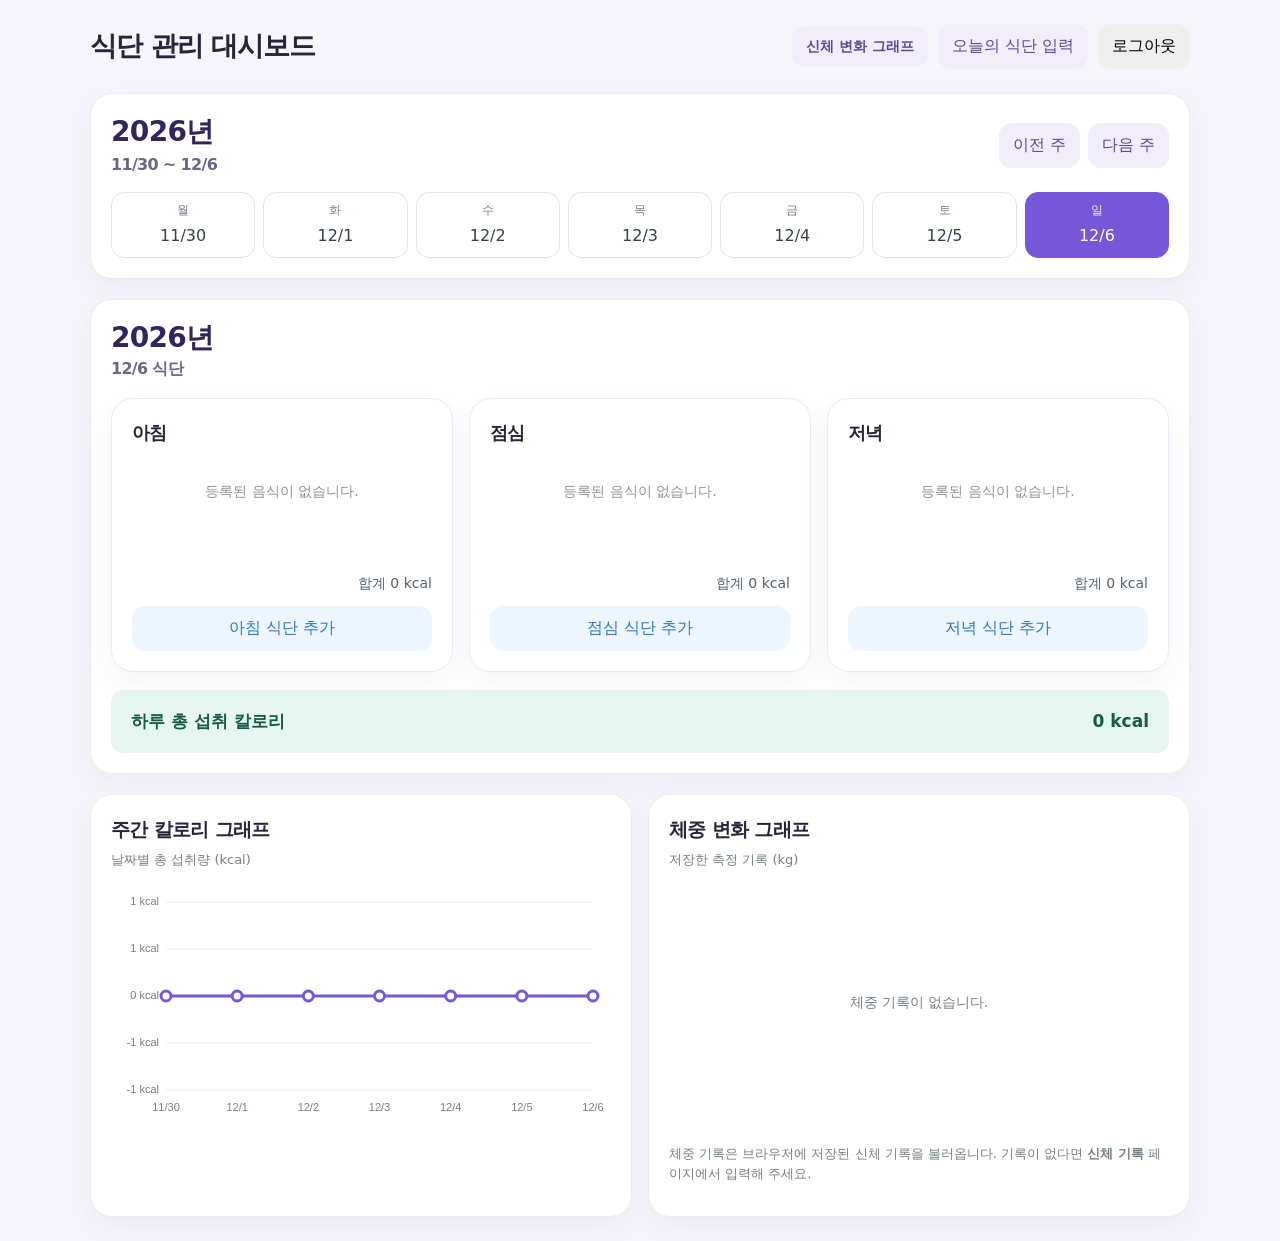
==== src/main/webapp/dashboard.html @ 1186146f "FrontEnd" ====
<!DOCTYPE html>
<html lang="ko">
<head>
    <meta charset="UTF-8">
    <meta name="viewport" content="width=device-width, initial-scale=1.0">
    <title>푸드바이저 메인 화면</title>

    <style>
        * {
            box-sizing: border-box;
        }

        body {
            margin: 0;
            padding: 24px;
            background: #f3f6f8;
            color: #263238;
            font-family: "Malgun Gothic", sans-serif;
        }

        .container {
            width: min(1100px, 100%);
            margin: 0 auto;
        }

        .topbar {
            display: flex;
            justify-content: space-between;
            align-items: center;
            gap: 16px;
            margin-bottom: 24px;
        }

        .topbar h1 {
            margin: 0;
            font-size: 27px;
        }

        .top-actions {
            display: flex;
            align-items: center;
            gap: 10px;
        }

        button,
        .link-button {
            padding: 10px 14px;
            border: 0;
            border-radius: 8px;
            font-size: 14px;
            font-weight: bold;
            cursor: pointer;
            text-decoration: none;
        }

        .primary-button {
            color: white;
            background: #2878c7;
        }

        .secondary-button {
            color: #34434c;
            background: #e8eef2;
        }

        .week-card,
        .panel,
        .meal-card,
        .chart-card {
            padding: 20px;
            border-radius: 14px;
            background: white;
            box-shadow: 0 3px 12px rgba(30, 50, 70, 0.07);
        }

        .week-card {
            margin-bottom: 20px;
        }

        .week-heading {
            display: flex;
            justify-content: space-between;
            align-items: center;
            margin-bottom: 14px;
        }

        .week-heading h2 {
            margin: 0;
            font-size: 19px;
        }

        .week-label-year,
        .date-title-year {
            display: block;
            color: #34245d;
            font-size: 28px;
            font-weight: 800;
            line-height: 1.25;
        }

        .week-label-range,
        .date-title-detail {
            display: block;
            margin-top: 4px;
            color: #6f6388;
            font-size: 16px;
            font-weight: 600;
        }

        .week-controls {
            display: flex;
            gap: 8px;
        }

        .week-days {
            display: grid;
            grid-template-columns: repeat(7, 1fr);
            gap: 8px;
        }

        .day-button {
            min-height: 66px;
            padding: 8px 4px;
            border: 1px solid #e0e7eb;
            border-radius: 9px;
            background: #fff;
            color: #34434c;
            cursor: pointer;
        }

        .day-button span {
            display: block;
        }

        .day-button .day-name {
            margin-bottom: 5px;
            color: #71808a;
            font-size: 12px;
        }

        .day-button.selected {
            border-color: #2878c7;
            color: #fff;
            background: #2878c7;
        }

        .day-button.selected .day-name {
            color: #eaf4ff;
        }

        .date-title {
            margin: 0 0 18px;
            font-size: 20px;
            line-height: 1.3;
        }

        .meals {
            display: grid;
            grid-template-columns: repeat(3, minmax(0, 1fr));
            gap: 16px;
        }

        .meal-card h3 {
            display: flex;
            justify-content: space-between;
            align-items: center;
            margin: 0 0 14px;
            font-size: 18px;
        }

        .meal-list {
            min-height: 100px;
        }

        .food-row {
            display: flex;
            justify-content: space-between;
            gap: 8px;
            padding: 9px 0;
            border-bottom: 1px solid #edf0f2;
            font-size: 14px;
        }

        .food-row button {
            padding: 3px 7px;
            color: #b34b4b;
            background: #fff0f0;
            font-size: 12px;
        }

        .meal-empty {
            padding: 20px 0;
            color: #87949b;
            font-size: 14px;
            text-align: center;
        }

        .meal-total {
            margin-top: 12px;
            color: #53636d;
            font-size: 14px;
            text-align: right;
        }

        .meal-add {
            width: 100%;
            margin-top: 12px;
            color: #2878c7;
            background: #edf6ff;
        }

        .daily-total {
            display: flex;
            justify-content: space-between;
            align-items: center;
            margin-top: 18px;
            padding: 18px 20px;
            border-radius: 12px;
            color: #145c48;
            background: #e8f6f1;
            font-size: 17px;
            font-weight: bold;
        }

        .charts {
            display: grid;
            grid-template-columns: repeat(2, minmax(0, 1fr));
            gap: 16px;
            margin-top: 20px;
        }

        .chart-card h2 {
            margin: 0 0 6px;
            font-size: 19px;
        }

        .chart-description {
            margin: 0 0 12px;
            color: #71808a;
            font-size: 13px;
        }

        canvas {
            display: block;
            width: 100%;
            height: 250px;
        }

        .note {
            margin-top: 12px;
            color: #71808a;
            font-size: 13px;
            line-height: 1.5;
        }

        dialog {
            width: min(420px, calc(100% - 28px));
            padding: 24px;
            border: 0;
            border-radius: 14px;
            box-shadow: 0 8px 35px rgba(0, 0, 0, 0.2);
        }

        dialog::backdrop {
            background: rgba(20, 30, 40, 0.45);
        }

        dialog h2 {
            margin-top: 0;
        }

        .form-field {
            margin-bottom: 14px;
        }

        .form-field label {
            display: block;
            margin-bottom: 6px;
            font-size: 14px;
            font-weight: bold;
        }

        .form-field input,
        .form-field select {
            width: 100%;
            min-height: 42px;
            padding: 9px;
            border: 1px solid #ccd5dc;
            border-radius: 7px;
            font-size: 15px;
        }

        .meal-entry-grid {
            display: grid;
            grid-template-columns: repeat(3, minmax(0, 1fr));
            gap: 12px;
        }

        .meal-entry-column {
            min-width: 0;
            padding: 14px;
            border: 1px solid #e7e1f2;
            border-radius: 12px;
            background: #fbfaff;
        }

        .meal-entry-column h3 {
            margin: 0 0 12px;
            color: #5e3ea8;
            font-size: 16px;
        }

        .meal-entry-column .form-field {
            margin-bottom: 10px;
        }

        .meal-entry-column .form-field:last-child {
            margin-bottom: 0;
        }

        .meal-entry-column label {
            display: block;
            margin-bottom: 5px;
            font-size: 13px;
            font-weight: 700;
        }

        .meal-entry-column input, .meal-entry-column select {
            width: 100%;
            min-width: 0;
            min-height: 40px;
            padding: 8px;
            border: 1px solid #ccd5dc;
            border-radius: 7px;
            font-size: 14px;
            background: #fff;
        }
        .food-name-wrap { position: relative; }
        .food-suggestions { position:absolute; z-index:30; top:calc(100% + 4px); left:0; right:0; display:none; max-height:220px; overflow:auto; background:#fff; border:1px solid #ddd2f7; border-radius:10px; box-shadow:0 10px 25px rgba(50,30,90,.14); }
        .food-suggestions.open { display:block; }
        .food-suggestion { display:flex; justify-content:space-between; gap:8px; width:100%; border:0; border-radius:0; background:#fff; color:#33264a; text-align:left; padding:10px 12px; cursor:pointer; }
        .food-suggestion:hover,.food-suggestion.active { background:#f2edff; }
        .food-suggestion small { color:#776a91; white-space:nowrap; }
        .food-help { margin:5px 0 0; color:#827790; font-size:11px; line-height:1.45; }
        .calorie-result { background:#f5f1ff!important; color:#5d3aa8; font-weight:700; }

        .dialog-actions {
            display: flex;
            justify-content: flex-end;
            gap: 8px;
            margin-top: 18px;
        }

        @media (max-width: 760px) {
            .meal-entry-grid {
                grid-template-columns: 1fr;
            }

            body {
                padding: 14px;
            }

            .meals,
            .charts {
                grid-template-columns: 1fr;
            }

            .topbar {
                align-items: flex-start;
            }

            .topbar h1 {
                font-size: 22px;
            }

            .week-days {
                gap: 4px;
            }

            .day-button {
                font-size: 12px;
            }
        }

        @media (max-width: 450px) {
            .topbar {
                flex-direction: column;
            }

            .top-actions {
                width: 100%;
            }

            .top-actions button,
            .top-actions a {
                flex: 1;
                text-align: center;
            }

            .week-card,
            .panel,
            .meal-card,
            .chart-card {
                padding: 15px;
            }
        }
    </style>
    <link rel="stylesheet" href="css/style.css">

    <style id="foodadvisor-violet-theme">
      :root{--violet:#7856d8;--violet-dark:#6240c2;--lavender:#f0eaff;--page:#f7f5fc;--ink:#29243a;--muted:#827d91;--stroke:#ece8f5}
      body{background:var(--page)!important;color:var(--ink)!important;font-family:Inter,"Pretendard","Noto Sans KR",system-ui,-apple-system,sans-serif!important}
      .container,.main-container{max-width:1120px}
      .week-card,.panel,.meal-card,.chart-card,.user-card,.diet-card,.stat-card,.summary-card{border:1px solid var(--stroke)!important;border-radius:22px!important;background:#fff!important;box-shadow:0 10px 30px rgba(70,48,120,.06)!important}
      .topbar h1,h1,h2,h3{color:var(--ink);letter-spacing:-.035em}
      button,.link-button,.primary-button{border-radius:13px!important;transition:transform .16s,box-shadow .16s,background .16s}
      .primary-button,button.primary-button,button[type=submit],.weight-link{background:linear-gradient(135deg,#8564e7,#6d4bd0)!important;color:#fff!important;box-shadow:0 7px 17px rgba(109,75,208,.18)}
      .primary-button:hover,.weight-link:hover,button[type=submit]:hover{background:#6240c2!important;transform:translateY(-1px)}
      .secondary-button{background:#f1edfa!important;color:#5d4a8f!important}
      input,select,textarea{border:1px solid #e5def2!important;border-radius:12px!important;background:#fcfbff!important;color:var(--ink)!important}
      input:focus,select:focus,textarea:focus{outline:none;border-color:#8a6be2!important;box-shadow:0 0 0 4px rgba(120,86,216,.13)!important}
      a{color:#6d4bd0}
      .week-day.active,.active,.selected{background:#7856d8!important;color:#fff!important;border-color:#7856d8!important}
      .highlight{background:#f0eaff!important;color:#6240c2!important}
      .user-stat{border-color:#ece8f5!important}
      table th{background:#f7f4fd!important;color:#675c80!important}
      @media(max-width:650px){body{padding:14px!important}.topbar{align-items:flex-start;flex-wrap:wrap}.top-actions{flex-wrap:wrap}}
    </style>

</head>

<body>
<main class="container">
    <header class="topbar">
        <h1>식단 관리 대시보드</h1>

        <div class="top-actions">
            <a class="link-button secondary-button" href="weight-tracker.html">
                신체 변화 그래프
            </a>

            <button class="secondary-button" id="openFoodEntry" type="button">
                오늘의 식단 입력
            </button>

            <button class="third-button" id="logoutButton" type="button">
                로그아웃
            </button>
        </div>
    </header>

    <section class="week-card">
        <div class="week-heading">
            <h2 id="weekLabel">이번 주</h2>
            <div class="week-controls">
                <button class="secondary-button" id="previousWeek" type="button">이전 주</button>
                <button class="secondary-button" id="nextWeek" type="button">다음 주</button>
            </div>
        </div>
        <div class="week-days" id="weekDays"></div>
    </section>

    <section class="panel">
        <h2 class="date-title" id="selectedDateTitle"></h2>
        <div class="meals" id="meals"></div>

        <div class="daily-total">
            <span>하루 총 섭취 칼로리</span>
            <span id="dailyCalories">0 kcal</span>
        </div>
    </section>

    <section class="charts">
        <article class="chart-card">
            <h2>주간 칼로리 그래프</h2>
            <p class="chart-description">날짜별 총 섭취량 (kcal)</p>
            <canvas id="calorieChart"></canvas>
        </article>

        <article class="chart-card">
            <h2>체중 변화 그래프</h2>
            <p class="chart-description">저장한 측정 기록 (kg)</p>
            <canvas id="weightChart"></canvas>
            <p class="note">
                체중 기록은 브라우저에 저장된 신체 기록을 불러옵니다.
                기록이 없다면 <strong>신체 기록</strong> 페이지에서 입력해 주세요.
            </p>
        </article>
    </section>
</main>

<dialog id="foodDialog" style="width:min(900px, calc(100% - 28px)); border:0; border-radius:18px; padding:24px; box-shadow:0 20px 60px rgba(35,20,65,.22);">
    <form id="foodForm">
        <h2 id="foodDialogTitle" style="margin:0 0 8px;">오늘의 식단 입력</h2>
        <p id="foodDialogDescription" style="margin:0 0 18px; color:#746b82; font-size:14px;">아침·점심·저녁을 한 번에 입력할 수 있어요. 입력하지 않은 식사는 건너뜁니다.</p>

        <div class="form-field" style="margin-bottom:18px;">
            <label for="foodDate">날짜</label>
            <input id="foodDate" type="date" required style="width:100%; min-height:42px; padding:9px; border:1px solid #ccd5dc; border-radius:7px; font-size:15px;">
        </div>

        <div class="meal-entry-grid">
            <section class="meal-entry-column" data-meal="아침">
                <h3>아침</h3>
                <div class="form-field"><label for="breakfastName">음식 이름</label><div class="food-name-wrap"><input id="breakfastName" class="food-name-input" data-prefix="breakfast" type="text" maxlength="60" placeholder="음식 이름 검색" autocomplete="off" aria-autocomplete="list" aria-expanded="false"><div class="food-suggestions" id="breakfastSuggestions" role="listbox"></div></div><p class="food-help">음식 이름 입력 후 Tab으로 첫 후보 적용</p></div>
                <div class="form-field"><label for="breakfastAmountMode">입력 방식</label><select id="breakfastAmountMode" class="amount-mode"><option value="grams">그램(g)</option><option value="servings">인분</option></select></div>
                <div class="form-field"><label for="breakfastAmount">먹은 양</label><input id="breakfastAmount" class="food-amount" type="number" min="0.1" step="0.1" placeholder="예: 200"></div>
                <div class="form-field serving-grams-field" id="breakfastServingWrap" hidden><label for="breakfastServingGrams">1인분 기준 (g)</label><input id="breakfastServingGrams" class="serving-grams" type="number" min="0.1" step="0.1" placeholder="예: 150"><p class="food-help">DB에 기준이 없으므로 직접 입력</p></div>
                <div class="form-field"><label for="breakfastCalories">계산된 열량 (kcal)</label><input id="breakfastCalories" class="calorie-result" type="number" min="0" step="1" placeholder="음식 선택 후 자동 계산" readonly></div>
            </section>
            <section class="meal-entry-column" data-meal="점심">
                <h3>점심</h3>
                <div class="form-field"><label for="lunchName">음식 이름</label><div class="food-name-wrap"><input id="lunchName" class="food-name-input" data-prefix="lunch" type="text" maxlength="60" placeholder="음식 이름 검색" autocomplete="off" aria-autocomplete="list" aria-expanded="false"><div class="food-suggestions" id="lunchSuggestions" role="listbox"></div></div><p class="food-help">음식 이름 입력 후 Tab으로 첫 후보 적용</p></div>
                <div class="form-field"><label for="lunchAmountMode">입력 방식</label><select id="lunchAmountMode" class="amount-mode"><option value="grams">그램(g)</option><option value="servings">인분</option></select></div>
                <div class="form-field"><label for="lunchAmount">먹은 양</label><input id="lunchAmount" class="food-amount" type="number" min="0.1" step="0.1" placeholder="예: 200"></div>
                <div class="form-field serving-grams-field" id="lunchServingWrap" hidden><label for="lunchServingGrams">1인분 기준 (g)</label><input id="lunchServingGrams" class="serving-grams" type="number" min="0.1" step="0.1" placeholder="예: 150"><p class="food-help">DB에 기준이 없으므로 직접 입력</p></div>
                <div class="form-field"><label for="lunchCalories">계산된 열량 (kcal)</label><input id="lunchCalories" class="calorie-result" type="number" min="0" step="1" placeholder="음식 선택 후 자동 계산" readonly></div>
            </section>
            <section class="meal-entry-column" data-meal="저녁">
                <h3>저녁</h3>
                <div class="form-field"><label for="dinnerName">음식 이름</label><div class="food-name-wrap"><input id="dinnerName" class="food-name-input" data-prefix="dinner" type="text" maxlength="60" placeholder="음식 이름 검색" autocomplete="off" aria-autocomplete="list" aria-expanded="false"><div class="food-suggestions" id="dinnerSuggestions" role="listbox"></div></div><p class="food-help">음식 이름 입력 후 Tab으로 첫 후보 적용</p></div>
                <div class="form-field"><label for="dinnerAmountMode">입력 방식</label><select id="dinnerAmountMode" class="amount-mode"><option value="grams">그램(g)</option><option value="servings">인분</option></select></div>
                <div class="form-field"><label for="dinnerAmount">먹은 양</label><input id="dinnerAmount" class="food-amount" type="number" min="0.1" step="0.1" placeholder="예: 200"></div>
                <div class="form-field serving-grams-field" id="dinnerServingWrap" hidden><label for="dinnerServingGrams">1인분 기준 (g)</label><input id="dinnerServingGrams" class="serving-grams" type="number" min="0.1" step="0.1" placeholder="예: 150"><p class="food-help">DB에 기준이 없으므로 직접 입력</p></div>
                <div class="form-field"><label for="dinnerCalories">계산된 열량 (kcal)</label><input id="dinnerCalories" class="calorie-result" type="number" min="0" step="1" placeholder="음식 선택 후 자동 계산" readonly></div>
            </section>
        </div>
        <p class="food-help" style="margin:14px 0 0; font-size:12px;">※ 음식 후보는 학교 DB API 연동 후 표시됩니다. DB의 100g당 평균 열량을 기준으로 자동 계산합니다.</p>
        <div class="dialog-actions">
            <button class="secondary-button" id="cancelFood" type="button">취소</button>
            <button class="primary-button" type="submit">입력한 식단 저장</button>
        </div>
    </form>
</dialog>

<script src="js/food-service.js"></script>
<script>
    const MEAL_STORAGE_KEY = "foodAdvisor.dashboardMeals.v1";
    const BODY_STORAGE_KEY = "foodAdvisor.bodyMetrics.v1";

    const mealNames = ["아침", "점심", "저녁"];
    let selectedDate = localDateString(new Date());
    let weekOffset = 0;
    let dialogMealMode = "all";

    function localDateString(date) {
        const year = date.getFullYear();
        const month = String(date.getMonth() + 1).padStart(2, "0");
        const day = String(date.getDate()).padStart(2, "0");
        return `${year}-${month}-${day}`;
    }

    function dateFromString(value) {
        const [year, month, day] = value.split("-").map(Number);
        return new Date(year, month - 1, day);
    }

    function loadMeals() {
        try {
            const data = JSON.parse(localStorage.getItem(MEAL_STORAGE_KEY) || "[]");
            return Array.isArray(data) ? data : [];
        } catch (error) {
            console.error("식단 기록을 읽지 못했습니다.", error);
            return [];
        }
    }

    function saveMeals(records) {
        localStorage.setItem(MEAL_STORAGE_KEY, JSON.stringify(records));
    }

    function getWeekDates() {
        const date = dateFromString(selectedDate);
        const day = date.getDay();
        const mondayOffset = day === 0 ? -6 : 1 - day;
        const monday = new Date(date);
        monday.setDate(date.getDate() + mondayOffset + weekOffset * 7);

        return Array.from({ length: 7 }, (_, index) => {
            const current = new Date(monday);
            current.setDate(monday.getDate() + index);
            return current;
        });
    }

    function renderWeek() {
        const dates = getWeekDates();
        const labels = ["월", "화", "수", "목", "금", "토", "일"];
        const weekDays = document.getElementById("weekDays");

        weekDays.replaceChildren();

        dates.forEach((date, index) => {
            const dateString = localDateString(date);
            const button = document.createElement("button");
            button.type = "button";
            button.className = "day-button";
            if (dateString === selectedDate) {
                button.classList.add("selected");
            }

            const dayName = document.createElement("span");
            dayName.className = "day-name";
            dayName.textContent = labels[index];

            const dayNumber = document.createElement("span");
            dayNumber.textContent = `${date.getMonth() + 1}/${date.getDate()}`;

            button.append(dayName, dayNumber);
            button.addEventListener("click", () => {
                selectedDate = dateString;
                weekOffset = 0;
                render();
            });

            weekDays.appendChild(button);
        });

        const first = dates[0];
        const last = dates[6];
        const weekLabel = document.getElementById("weekLabel");
        weekLabel.replaceChildren();
        const yearLine = document.createElement("span");
        yearLine.className = "week-label-year";
        yearLine.textContent = `${first.getFullYear()}년`;
        const rangeLine = document.createElement("span");
        rangeLine.className = "week-label-range";
        rangeLine.textContent = `${first.getMonth() + 1}/${first.getDate()} ~ ${last.getMonth() + 1}/${last.getDate()}`;
        weekLabel.append(yearLine, rangeLine);
    }

    function renderMeals() {
        const mealsContainer = document.getElementById("meals");
        mealsContainer.replaceChildren();

        const allRecords = loadMeals();
        const dailyRecords = allRecords.filter(record => record.date === selectedDate);
        let dailyTotal = 0;

        mealNames.forEach(mealName => {
            const card = document.createElement("article");
            card.className = "meal-card";

            const heading = document.createElement("h3");
            heading.textContent = mealName;

            const list = document.createElement("div");
            list.className = "meal-list";

            const mealRecords = dailyRecords.filter(record => record.meal === mealName);

            if (mealRecords.length === 0) {
                const empty = document.createElement("div");
                empty.className = "meal-empty";
                empty.textContent = "등록된 음식이 없습니다.";
                list.appendChild(empty);
            } else {
                mealRecords.forEach(record => {
                    dailyTotal += Number(record.calories) || 0;

                    const row = document.createElement("div");
                    row.className = "food-row";

                    const food = document.createElement("span");
                    food.textContent = record.name;

                    const right = document.createElement("span");
                    right.textContent = `${Number(record.calories)} kcal `;

                    const deleteButton = document.createElement("button");
                    deleteButton.type = "button";
                    deleteButton.textContent = "삭제";
                    deleteButton.addEventListener("click", () => deleteMeal(record.id));

                    right.appendChild(deleteButton);
                    row.append(food, right);
                    list.appendChild(row);
                });
            }

            const total = mealRecords.reduce(
                (sum, record) => sum + (Number(record.calories) || 0),
                0
            );

            const mealTotal = document.createElement("div");
            mealTotal.className = "meal-total";
            mealTotal.textContent = `합계 ${total} kcal`;

            const addButton = document.createElement("button");
            addButton.type = "button";
            addButton.className = "meal-add";
            addButton.textContent = `${mealName} 식단 추가`;
            addButton.addEventListener("click", () => openFoodDialog(mealName));

            card.append(heading, list, mealTotal, addButton);
            mealsContainer.appendChild(card);
        });

        const date = dateFromString(selectedDate);
        const selectedDateTitle = document.getElementById("selectedDateTitle");
        selectedDateTitle.replaceChildren();
        const dateYearLine = document.createElement("span");
        dateYearLine.className = "date-title-year";
        dateYearLine.textContent = `${date.getFullYear()}년`;
        const dateDetailLine = document.createElement("span");
        dateDetailLine.className = "date-title-detail";
        dateDetailLine.textContent = `${date.getMonth() + 1}/${date.getDate()} 식단`;
        selectedDateTitle.append(dateYearLine, dateDetailLine);

        document.getElementById("dailyCalories").textContent =
            `${dailyTotal} kcal`;

        renderCalorieChart();
    }

    function openFoodDialog(mealName = null) {
        dialogMealMode = mealName || "all";
        document.getElementById("foodDate").value = selectedDate;
        ["breakfastName", "breakfastAmountMode", "breakfastAmount", "breakfastServingGrams", "breakfastCalories", "lunchName", "lunchAmountMode", "lunchAmount", "lunchServingGrams", "lunchCalories", "dinnerName", "dinnerAmountMode", "dinnerAmount", "dinnerServingGrams", "dinnerCalories"].forEach(id => {
            document.getElementById(id).value = "";
        });
        document.querySelectorAll(".amount-mode").forEach(select => select.value = "grams");
        document.querySelectorAll(".food-suggestions").forEach(list => list.classList.remove("open"));
        document.querySelectorAll(".serving-grams-field").forEach(field => field.hidden = true);

        const isSingleMeal = Boolean(mealName);
        document.getElementById("foodDialogTitle").textContent = isSingleMeal
            ? `${mealName} 식단 추가`
            : "오늘의 식단 입력";
        document.getElementById("foodDialogDescription").textContent = isSingleMeal
            ? `${mealName} 식단만 입력할 수 있어요.`
            : "아침·점심·저녁을 한 번에 입력할 수 있어요. 입력하지 않은 식사는 건너뜁니다.";
        document.querySelectorAll(".meal-entry-column[data-meal]").forEach(section => {
            section.hidden = isSingleMeal && section.dataset.meal !== mealName;
        });

        const mealFields = {
            "아침": "breakfastName",
            "점심": "lunchName",
            "저녁": "dinnerName"
        };
        if (mealName && mealFields[mealName]) document.getElementById(mealFields[mealName]).focus();
        document.getElementById("foodDialog").showModal();
    }

    function deleteMeal(id) {
        saveMeals(loadMeals().filter(record => record.id !== id));
        render();
    }

    // Food autocomplete + calorie calculator. Food lookup is isolated in js/food-service.js.
    const foodUiState = new Map();
    function closeFoodSuggestions(input) {
        const list = document.getElementById(input.dataset.prefix + "Suggestions");
        list.classList.remove("open");
        input.setAttribute("aria-expanded", "false");
        foodUiState.delete(input.id);
    }
    function chooseFood(input, food) {
        input.value = food.name;
        input.dataset.selectedFood = JSON.stringify(food);
        closeFoodSuggestions(input);
        updateFoodCalories(input.dataset.prefix);
        const prefix = input.dataset.prefix;
        document.getElementById(prefix + "Amount").focus();
    }
    function showFoodSuggestions(input, foods) {
        const list = document.getElementById(input.dataset.prefix + "Suggestions");
        list.replaceChildren();
        if (!foods.length) { closeFoodSuggestions(input); return; }
        foodUiState.set(input.id, { foods, active: 0 });
        foods.forEach((food, index) => {
            const button = document.createElement("button");
            button.type = "button";
            button.className = "food-suggestion" + (index === 0 ? " active" : "");
            button.setAttribute("role", "option");
            const name = document.createElement("span"); name.textContent = food.name;
            const kcal = document.createElement("small"); kcal.textContent = `${food.kcalPer100g} kcal / 100g`;
            button.append(name, kcal);
            button.addEventListener("mousedown", event => { event.preventDefault(); chooseFood(input, food); });
            list.appendChild(button);
        });
        list.classList.add("open"); input.setAttribute("aria-expanded", "true");
    }
    document.querySelectorAll(".food-name-input").forEach(input => {
        input.addEventListener("input", async () => {
            delete input.dataset.selectedFood;
            document.getElementById(input.dataset.prefix + "Calories").value = "";
            const query = input.value.trim();
            if (!query) { closeFoodSuggestions(input); return; }
            try { showFoodSuggestions(input, await FoodService.searchFoods(query)); }
            catch (error) { closeFoodSuggestions(input); console.error("음식 검색 오류", error); }
        });
        input.addEventListener("keydown", event => {
            const state = foodUiState.get(input.id);
            if (!state) return;
            if (event.key === "Tab" && !event.shiftKey) {
                event.preventDefault();
                chooseFood(input, state.foods[state.active] || state.foods[0]);
            } else if (event.key === "ArrowDown" || event.key === "ArrowUp") {
                event.preventDefault();
                state.active = (state.active + (event.key === "ArrowDown" ? 1 : -1) + state.foods.length) % state.foods.length;
                const list = document.getElementById(input.dataset.prefix + "Suggestions");
                [...list.children].forEach((el, i) => el.classList.toggle("active", i === state.active));
                list.children[state.active]?.scrollIntoView({ block: "nearest" });
            } else if (event.key === "Escape") closeFoodSuggestions(input);
        });
        input.addEventListener("blur", () => setTimeout(() => closeFoodSuggestions(input), 100));
    });
    document.querySelectorAll(".amount-mode").forEach(select => select.addEventListener("change", () => {
        const prefix = select.id.replace("AmountMode", "");
        document.getElementById(prefix + "ServingWrap").hidden = select.value !== "servings";
        updateFoodCalories(prefix);
    }));
    document.querySelectorAll(".food-amount, .serving-grams").forEach(input => input.addEventListener("input", () => {
        const prefix = input.id.replace("Amount", "").replace("ServingGrams", "");
        updateFoodCalories(prefix);
    }));
    function updateFoodCalories(prefix) {
        const nameInput = document.getElementById(prefix + "Name");
        let food = null;
        try { food = nameInput.dataset.selectedFood ? JSON.parse(nameInput.dataset.selectedFood) : null; } catch {}
        const mode = document.getElementById(prefix + "AmountMode").value;
        const amount = Number(document.getElementById(prefix + "Amount").value);
        const servingGrams = Number(document.getElementById(prefix + "ServingGrams").value);
        const grams = mode === "servings" ? amount * servingGrams : amount;
        const output = document.getElementById(prefix + "Calories");
        output.value = food && amount > 0 && grams > 0 ? Math.round((grams * Number(food.kcalPer100g) / 100) * 10) / 10 : "";
    }

    document.getElementById("foodForm").addEventListener("submit", event => {
        event.preventDefault();

        const entries = ["아침", "점심", "저녁"].map((meal, index) => {
            const prefix = ["breakfast", "lunch", "dinner"][index];
            const nameInput = document.getElementById(prefix + "Name");
            const food = nameInput.dataset.selectedFood ? JSON.parse(nameInput.dataset.selectedFood) : null;
            return {
                meal,
                name: nameInput.value.trim(),
                caloriesText: document.getElementById(prefix + "Calories").value,
                calories: Number(document.getElementById(prefix + "Calories").value),
                amount: Number(document.getElementById(prefix + "Amount").value),
                amountMode: document.getElementById(prefix + "AmountMode").value,
                servingGrams: Number(document.getElementById(prefix + "ServingGrams").value),
                foodId: food?.id ?? null,
                grams: document.getElementById(prefix + "AmountMode").value === "servings"
                    ? Number(document.getElementById(prefix + "Amount").value) * Number(document.getElementById(prefix + "ServingGrams").value)
                    : Number(document.getElementById(prefix + "Amount").value)
            };
        });

        const activeEntries = dialogMealMode === "all"
            ? entries
            : entries.filter(item => item.meal === dialogMealMode);
        const filled = activeEntries.filter(item => item.name || item.caloriesText !== "" || item.amount > 0);
        if (filled.length === 0) {
            alert("아침, 점심, 저녁 중 최소 한 끼의 음식 이름과 칼로리를 입력해 주세요.");
            return;
        }
        if (filled.some(item => !item.name || !item.foodId || !Number.isFinite(item.calories) || item.calories < 0 || !(item.amount > 0) || !(item.grams > 0) || (item.amountMode === "servings" && !(item.servingGrams > 0)))) {
            alert("음식 자동완성 후보를 선택하고 먹은 양을 입력해 주세요. 인분 방식은 1인분 기준 g 수도 필요합니다.");
            return;
        }

        const records = loadMeals();
        const date = document.getElementById("foodDate").value;
        filled.forEach(item => records.push({
            id: `${Date.now()}-${Math.random().toString(16).slice(2)}`,
            date,
            meal: item.meal,
            name: item.name,
            calories: item.calories,
            amount: item.amount,
            amountMode: item.amountMode,
            grams: item.grams,
            foodId: item.foodId
        }));

        saveMeals(records);
        selectedDate = date;
        document.getElementById("foodDialog").close();
        render();
    });

    document.getElementById("cancelFood").addEventListener("click", () => {
        document.getElementById("foodDialog").close();
    });

    function moveWeek(amount) {
        const date = dateFromString(selectedDate);
        date.setDate(date.getDate() + amount * 7);
        selectedDate = localDateString(date);
        weekOffset = 0;
        render();
    }

    document.getElementById("previousWeek").addEventListener("click", () => moveWeek(-1));
    document.getElementById("nextWeek").addEventListener("click", () => moveWeek(1));
    document.getElementById("openFoodEntry").addEventListener("click", () => openFoodDialog());

    function drawLineChart(canvasId, points, color, unit, emptyText) {
        const canvas = document.getElementById(canvasId);
        const ctx = canvas.getContext("2d");
        const rect = canvas.getBoundingClientRect();
        const ratio = window.devicePixelRatio || 1;

        canvas.width = Math.max(1, Math.floor(rect.width * ratio));
        canvas.height = Math.max(1, Math.floor(rect.height * ratio));
        ctx.setTransform(ratio, 0, 0, ratio, 0, 0);

        const width = rect.width;
        const height = rect.height;
        ctx.clearRect(0, 0, width, height);

        if (points.length === 0) {
            ctx.fillStyle = "#71808a";
            ctx.font = "14px Malgun Gothic, sans-serif";
            ctx.textAlign = "center";
            ctx.fillText(emptyText, width / 2, height / 2);
            return;
        }

        const padding = { top: 20, right: 18, bottom: 42, left: 55 };
        const plotWidth = width - padding.left - padding.right;
        const plotHeight = height - padding.top - padding.bottom;
        const values = points.map(point => point.value);

        let minValue = Math.min(...values);
        let maxValue = Math.max(...values);

        if (minValue === maxValue) {
            minValue -= 1;
            maxValue += 1;
        } else {
            const margin = (maxValue - minValue) * 0.15;
            minValue -= margin;
            maxValue += margin;
        }

        const x = index => points.length === 1
            ? padding.left + plotWidth / 2
            : padding.left + index / (points.length - 1) * plotWidth;

        const y = value =>
            padding.top + (maxValue - value) / (maxValue - minValue) * plotHeight;

        ctx.font = "11px Malgun Gothic, sans-serif";
        ctx.textAlign = "right";
        ctx.textBaseline = "middle";

        for (let index = 0; index <= 4; index++) {
            const value = maxValue - (maxValue - minValue) * index / 4;
            const lineY = padding.top + plotHeight * index / 4;

            ctx.beginPath();
            ctx.strokeStyle = "#e8edf0";
            ctx.moveTo(padding.left, lineY);
            ctx.lineTo(width - padding.right, lineY);
            ctx.stroke();

            ctx.fillStyle = "#71808a";
            ctx.fillText(`${value.toFixed(0)}${unit}`, padding.left - 7, lineY);
        }

        ctx.beginPath();
        ctx.strokeStyle = color;
        ctx.lineWidth = 3;

        points.forEach((point, index) => {
            if (index === 0) {
                ctx.moveTo(x(index), y(point.value));
            } else {
                ctx.lineTo(x(index), y(point.value));
            }
        });

        ctx.stroke();

        points.forEach((point, index) => {
            ctx.beginPath();
            ctx.fillStyle = "#fff";
            ctx.arc(x(index), y(point.value), 5, 0, Math.PI * 2);
            ctx.fill();
            ctx.lineWidth = 3;
            ctx.strokeStyle = color;
            ctx.stroke();

            ctx.fillStyle = "#71808a";
            ctx.font = "11px Malgun Gothic, sans-serif";
            ctx.textAlign = "center";
            ctx.textBaseline = "top";
            ctx.fillText(point.label, x(index), height - padding.bottom + 12);
        });
    }

    function renderCalorieChart() {
        const dates = getWeekDates();
        const allRecords = loadMeals();

        const points = dates.map(date => {
            const dateString = localDateString(date);
            const calories = allRecords
                .filter(record => record.date === dateString)
                .reduce((sum, record) => sum + (Number(record.calories) || 0), 0);

            return {
                label: `${date.getMonth() + 1}/${date.getDate()}`,
                value: calories
            };
        });

        drawLineChart(
            "calorieChart",
            points,
            "#7856d8",
            " kcal",
            "식단 기록을 추가하면 그래프가 표시됩니다."
        );
    }

    function renderWeightChart() {
        let records = [];

        try {
            const saved = JSON.parse(localStorage.getItem(BODY_STORAGE_KEY) || "[]");
            if (Array.isArray(saved)) {
                records = saved
                    .filter(record => record && Number.isFinite(Number(record.weight)))
                    .sort((a, b) => a.date.localeCompare(b.date))
                    .map(record => ({
                        label: record.date.slice(5),
                        value: Number(record.weight)
                    }));
            }
        } catch (error) {
            console.error("체중 기록을 읽지 못했습니다.", error);
        }

        drawLineChart(
            "weightChart",
            records,
            "#9a82e8",
            " kg",
            "체중 기록이 없습니다."
        );
    }

    // Preview mode: do not require a server session while building the UI.
    // Replace this handler with the confirmed backend logout API during integration.
    document.getElementById("logoutButton").addEventListener("click", () => {
        localStorage.removeItem("foodAdvisor.demo.session.v1");
        window.location.href = "login.html";
    });

    function render() {
        renderWeek();
        renderMeals();
        renderWeightChart();
    }

    window.addEventListener("resize", render);
    render();
</script>
    <script src="js/ui-effects.js" defer></script>
</body>
</html>
---- src/main/webapp/css/style.css ----
/* FoodAdvisor UI starter - Pillyze-inspired, not a copy */
:root{--bg:#f7f5fc;--surface:#fff;--text:#29243a;--muted:#827d91;--line:#ece8f5;--primary:#7856d8;--primary-dark:#6240c2;--primary-soft:#f0eaff;--radius:22px;--shadow:0 12px 35px rgba(70,48,120,.08)}
*{box-sizing:border-box}html{min-height:100%;background:var(--bg)}body{margin:0;min-height:100vh;background:var(--bg);color:var(--text);font-family:Inter,"Pretendard","Noto Sans KR",system-ui,-apple-system,BlinkMacSystemFont,"Segoe UI",sans-serif;line-height:1.55}a{color:var(--primary-dark);text-decoration:none}a:hover{text-decoration:underline}button,input,select,textarea{font:inherit}button{cursor:pointer}
body:has(> .card){display:flex;align-items:center;justify-content:center;padding:36px 18px;background:radial-gradient(ellipse at top left,#eee7ff 0,transparent 42%),var(--bg)}
.card{width:min(100%,480px);padding:clamp(24px,5vw,40px);background:var(--surface);border:1px solid rgba(232,224,248,.9);border-radius:28px;box-shadow:var(--shadow)}.card::before{content:"FOOD ADVISOR";display:block;margin-bottom:12px;color:var(--primary);font-size:12px;font-weight:850;letter-spacing:.16em}.card h1{margin:0 0 8px;font-size:clamp(26px,4vw,32px);line-height:1.25;letter-spacing:-.04em}.card h1+p,.card>p{color:var(--muted)}form{margin-top:26px}.form-group{display:flex;flex-direction:column;gap:8px;margin-bottom:17px}.form-group label{font-size:14px;font-weight:700;color:#39334c}
input,select,textarea{width:100%;min-height:48px;padding:12px 14px;color:var(--text);background:#fdfcff;border:1px solid #e5def2;border-radius:12px;outline:none;transition:border-color .15s,box-shadow .15s,background .15s}input::placeholder,textarea::placeholder{color:#a0aaa2}input:focus,select:focus,textarea:focus{border-color:var(--primary);background:#fff;box-shadow:0 0 0 4px rgba(120,86,216,.13)}button[type=submit],.primary-button{display:inline-flex;align-items:center;justify-content:center;width:100%;min-height:50px;padding:13px 18px;border:0;border-radius:13px;background:var(--primary);color:#fff;font-weight:800;box-shadow:0 7px 16px rgba(120,86,216,.2);transition:background .15s,transform .15s}button[type=submit]:hover,.primary-button:hover{background:var(--primary-dark);transform:translateY(-1px)}button:focus-visible,a:focus-visible{outline:3px solid rgba(120,86,216,.35);outline-offset:3px}.message{min-height:1.4em;margin:12px 0 0;color:var(--muted);font-size:14px}.link-row{display:flex;flex-wrap:wrap;justify-content:center;gap:10px 18px;margin-top:22px;padding-top:18px;border-top:1px solid var(--line);font-size:13px}.link-row a{font-weight:650}
#signupForm{display:grid;grid-template-columns:1fr 1fr;column-gap:14px}#signupForm .form-group{min-width:0}#signupForm .form-group:nth-child(1),#signupForm .form-group:nth-child(2),#signupForm .form-group:nth-child(3),#signupForm .form-group:nth-child(12),#signupForm .form-group:nth-child(13),#signupForm button,#signupForm .message{grid-column:1/-1}#signupForm button{margin-top:4px}
.main-container{width:min(100% - 32px,1080px);margin:32px auto;padding:0 0 40px;align-items:stretch;gap:20px}.digital-clock{color:var(--text);font-size:clamp(24px,4vw,34px);letter-spacing:-.04em}.user-card,.diet-card{width:100%;margin-top:0;padding:clamp(20px,3vw,28px);border:1px solid var(--line);border-radius:var(--radius);background:var(--surface);box-shadow:var(--shadow)}.user-card h1,.diet-card h2{text-align:left;letter-spacing:-.03em}.user-stat{padding:10px 0;border-bottom:1px solid var(--line)}.highlight{padding:14px;border-radius:14px;background:var(--primary-soft);color:var(--primary-dark);font-size:21px}.weight-link{border-radius:12px;background:var(--primary);transition:background .15s}.weight-link:hover{background:var(--primary-dark)}.diet-row{flex-wrap:wrap}
@media(max-width:600px){body:has(> .card){align-items:flex-start;padding:18px 12px}.card{padding:24px 18px;border-radius:22px}#signupForm{grid-template-columns:1fr}#signupForm .form-group{grid-column:1/-1}.link-row{gap:12px}}


/* Shared Pillyze-inspired visual language: soft lavender, violet actions, airy cards */
:root{color-scheme:light}
.card{border-color:#ebe5f7;box-shadow:0 18px 48px rgba(77,54,133,.09)}
.card::before{letter-spacing:.18em}
input,select,textarea{background:#fcfbff;border-color:#e6e0f1}
input:focus,select:focus,textarea:focus{border-color:#8a6be2;box-shadow:0 0 0 4px rgba(120,86,216,.13)}
button[type=submit],.primary-button{background:linear-gradient(135deg,#8564e7,#6d4bd0);box-shadow:0 8px 18px rgba(109,75,208,.2)}
button[type=submit]:hover,.primary-button:hover{background:linear-gradient(135deg,#7654dc,#5e3cbd)}

/* FoodAdvisor finishing touches: consistent lavender theme + restrained motion */
:root{--fa-motion-fast:160ms;--fa-motion-smooth:240ms;--fa-ring:rgba(120,86,216,.14)}
html{scroll-behavior:smooth}
body{accent-color:var(--primary);-webkit-tap-highlight-color:transparent}
/* Gentle page entrance; reduced-motion preferences are respected below. */
@keyframes fa-rise-in{from{opacity:0;transform:translateY(7px)}to{opacity:1;transform:translateY(0)}}
.card,.main-container,.container,.user-card,.diet-card,.week-card,.panel,.meal-card,.chart-card,.stat-card,.summary-card{animation:fa-rise-in .38s ease-out both}
button,a,.weight-link,.secondary-button,.week-day,summary,[role=button]{transition:transform var(--fa-motion-fast) ease,box-shadow var(--fa-motion-fast) ease,background-color var(--fa-motion-fast) ease,color var(--fa-motion-fast) ease,border-color var(--fa-motion-fast) ease}
button:hover,.weight-link:hover,.secondary-button:hover,[role=button]:hover{transform:translateY(-1px)}
button:active,.weight-link:active,.secondary-button:active,[role=button]:active{transform:scale(.985)}
a:not(.brand):hover{text-decoration:none}
.link-row a{display:inline-flex;align-items:center;justify-content:center;border-radius:9px;padding:3px 5px}
.link-row a:hover{background:var(--primary-soft)}
input,select,textarea{transition:border-color var(--fa-motion-fast) ease,box-shadow var(--fa-motion-fast) ease,background-color var(--fa-motion-fast) ease}
select{cursor:pointer}
/* Smoothly animate custom disclosure panels; native select option menus are browser-controlled. */
/* Custom disclosure/dropdown panels (details/summary) smoothly reveal their contents. */
details{border-radius:14px}
details>summary{cursor:pointer;list-style:none;user-select:none}
details>summary::-webkit-details-marker{display:none}
details>summary::after{content:'⌄';float:right;color:var(--primary);transition:transform var(--fa-motion-smooth) ease}
details[open]>summary::after{transform:rotate(180deg)}
details>*:not(summary){animation:fa-rise-in .22s ease-out both}
/* Global, faint outline click ring; shown even on blank parts of the page. */
.fa-click-ripple{position:fixed;z-index:99999;width:10px;height:10px;border:1.5px solid rgba(120,86,216,.34);border-radius:50%;background:transparent;pointer-events:none;transform:translate(-50%,-50%) scale(0);animation:fa-ripple .58s ease-out forwards}
@keyframes fa-ripple{to{opacity:0;transform:translate(-50%,-50%) scale(11)}}
button:focus-visible,a:focus-visible,summary:focus-visible{outline:3px solid rgba(120,86,216,.32);outline-offset:3px}
::selection{background:#e5dcff;color:#39265f}
@media(hover:hover){.card:hover,.user-card:hover,.diet-card:hover,.week-card:hover,.panel:hover,.meal-card:hover,.chart-card:hover,.stat-card:hover,.summary-card:hover{box-shadow:0 16px 38px rgba(70,48,120,.09)}}
@media(prefers-reduced-motion:reduce){html{scroll-behavior:auto}*,*::before,*::after{animation-duration:.01ms!important;animation-iteration-count:1!important;scroll-behavior:auto!important;transition-duration:.01ms!important}.fa-click-ripple{display:none}}
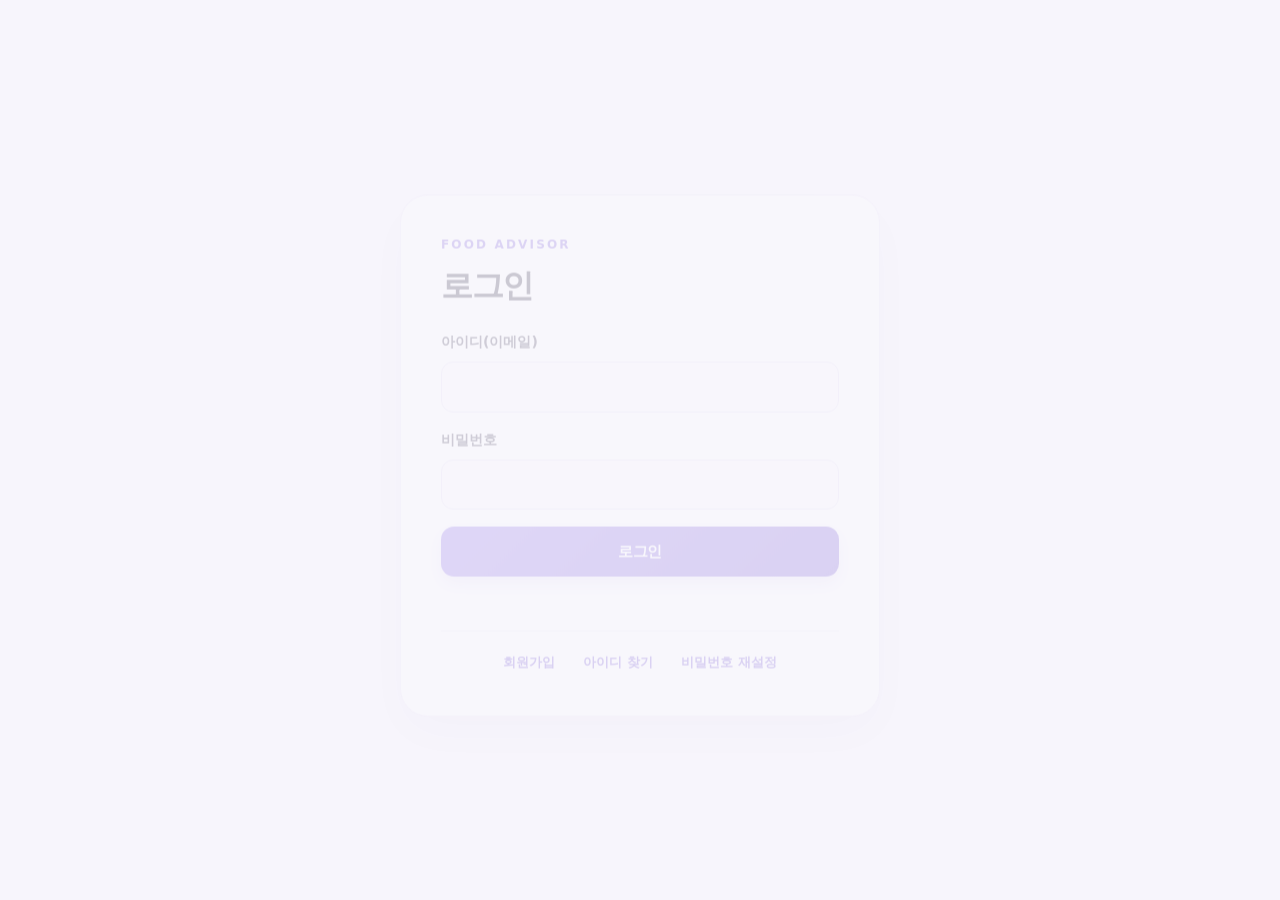
==== commit 31af1a95: "Fix db connection & UI" ====
--- a/src/main/webapp/dashboard.html
+++ b/src/main/webapp/dashboard.html
@@ -1,1068 +1,1756 @@
-<!DOCTYPE html>
-<html lang="ko">
-<head>
-    <meta charset="UTF-8">
-    <meta name="viewport" content="width=device-width, initial-scale=1.0">
-    <title>푸드바이저 메인 화면</title>
-
-    <style>
-        * {
-            box-sizing: border-box;
-        }
-
-        body {
-            margin: 0;
-            padding: 24px;
-            background: #f3f6f8;
-            color: #263238;
-            font-family: "Malgun Gothic", sans-serif;
-        }
-
-        .container {
-            width: min(1100px, 100%);
-            margin: 0 auto;
-        }
-
-        .topbar {
-            display: flex;
-            justify-content: space-between;
-            align-items: center;
-            gap: 16px;
-            margin-bottom: 24px;
-        }
-
-        .topbar h1 {
-            margin: 0;
-            font-size: 27px;
-        }
-
-        .top-actions {
-            display: flex;
-            align-items: center;
-            gap: 10px;
-        }
-
-        button,
-        .link-button {
-            padding: 10px 14px;
-            border: 0;
-            border-radius: 8px;
-            font-size: 14px;
-            font-weight: bold;
-            cursor: pointer;
-            text-decoration: none;
-        }
-
-        .primary-button {
-            color: white;
-            background: #2878c7;
-        }
-
-        .secondary-button {
-            color: #34434c;
-            background: #e8eef2;
-        }
-
-        .week-card,
-        .panel,
-        .meal-card,
-        .chart-card {
-            padding: 20px;
-            border-radius: 14px;
-            background: white;
-            box-shadow: 0 3px 12px rgba(30, 50, 70, 0.07);
-        }
-
-        .week-card {
-            margin-bottom: 20px;
-        }
-
-        .week-heading {
-            display: flex;
-            justify-content: space-between;
-            align-items: center;
-            margin-bottom: 14px;
-        }
-
-        .week-heading h2 {
-            margin: 0;
-            font-size: 19px;
-        }
-
-        .week-label-year,
-        .date-title-year {
-            display: block;
-            color: #34245d;
-            font-size: 28px;
-            font-weight: 800;
-            line-height: 1.25;
-        }
-
-        .week-label-range,
-        .date-title-detail {
-            display: block;
-            margin-top: 4px;
-            color: #6f6388;
-            font-size: 16px;
-            font-weight: 600;
-        }
-
-        .week-controls {
-            display: flex;
-            gap: 8px;
-        }
-
-        .week-days {
-            display: grid;
-            grid-template-columns: repeat(7, 1fr);
-            gap: 8px;
-        }
-
-        .day-button {
-            min-height: 66px;
-            padding: 8px 4px;
-            border: 1px solid #e0e7eb;
-            border-radius: 9px;
-            background: #fff;
-            color: #34434c;
-            cursor: pointer;
-        }
-
-        .day-button span {
-            display: block;
-        }
-
-        .day-button .day-name {
-            margin-bottom: 5px;
-            color: #71808a;
-            font-size: 12px;
-        }
-
-        .day-button.selected {
-            border-color: #2878c7;
-            color: #fff;
-            background: #2878c7;
-        }
-
-        .day-button.selected .day-name {
-            color: #eaf4ff;
-        }
-
-        .date-title {
-            margin: 0 0 18px;
-            font-size: 20px;
-            line-height: 1.3;
-        }
-
-        .meals {
-            display: grid;
-            grid-template-columns: repeat(3, minmax(0, 1fr));
-            gap: 16px;
-        }
-
-        .meal-card h3 {
-            display: flex;
-            justify-content: space-between;
-            align-items: center;
-            margin: 0 0 14px;
-            font-size: 18px;
-        }
-
-        .meal-list {
-            min-height: 100px;
-        }
-
-        .food-row {
-            display: flex;
-            justify-content: space-between;
-            gap: 8px;
-            padding: 9px 0;
-            border-bottom: 1px solid #edf0f2;
-            font-size: 14px;
-        }
-
-        .food-row button {
-            padding: 3px 7px;
-            color: #b34b4b;
-            background: #fff0f0;
-            font-size: 12px;
-        }
-
-        .meal-empty {
-            padding: 20px 0;
-            color: #87949b;
-            font-size: 14px;
-            text-align: center;
-        }
-
-        .meal-total {
-            margin-top: 12px;
-            color: #53636d;
-            font-size: 14px;
-            text-align: right;
-        }
-
-        .meal-add {
-            width: 100%;
-            margin-top: 12px;
-            color: #2878c7;
-            background: #edf6ff;
-        }
-
-        .daily-total {
-            display: flex;
-            justify-content: space-between;
-            align-items: center;
-            margin-top: 18px;
-            padding: 18px 20px;
-            border-radius: 12px;
-            color: #145c48;
-            background: #e8f6f1;
-            font-size: 17px;
-            font-weight: bold;
-        }
-
-        .charts {
-            display: grid;
-            grid-template-columns: repeat(2, minmax(0, 1fr));
-            gap: 16px;
-            margin-top: 20px;
-        }
-
-        .chart-card h2 {
-            margin: 0 0 6px;
-            font-size: 19px;
-        }
-
-        .chart-description {
-            margin: 0 0 12px;
-            color: #71808a;
-            font-size: 13px;
-        }
-
-        canvas {
-            display: block;
-            width: 100%;
-            height: 250px;
-        }
-
-        .note {
-            margin-top: 12px;
-            color: #71808a;
-            font-size: 13px;
-            line-height: 1.5;
-        }
-
-        dialog {
-            width: min(420px, calc(100% - 28px));
-            padding: 24px;
-            border: 0;
-            border-radius: 14px;
-            box-shadow: 0 8px 35px rgba(0, 0, 0, 0.2);
-        }
-
-        dialog::backdrop {
-            background: rgba(20, 30, 40, 0.45);
-        }
-
-        dialog h2 {
-            margin-top: 0;
-        }
-
-        .form-field {
-            margin-bottom: 14px;
-        }
-
-        .form-field label {
-            display: block;
-            margin-bottom: 6px;
-            font-size: 14px;
-            font-weight: bold;
-        }
-
-        .form-field input,
-        .form-field select {
-            width: 100%;
-            min-height: 42px;
-            padding: 9px;
-            border: 1px solid #ccd5dc;
-            border-radius: 7px;
-            font-size: 15px;
-        }
-
-        .meal-entry-grid {
-            display: grid;
-            grid-template-columns: repeat(3, minmax(0, 1fr));
-            gap: 12px;
-        }
-
-        .meal-entry-column {
-            min-width: 0;
-            padding: 14px;
-            border: 1px solid #e7e1f2;
-            border-radius: 12px;
-            background: #fbfaff;
-        }
-
-        .meal-entry-column h3 {
-            margin: 0 0 12px;
-            color: #5e3ea8;
-            font-size: 16px;
-        }
-
-        .meal-entry-column .form-field {
-            margin-bottom: 10px;
-        }
-
-        .meal-entry-column .form-field:last-child {
-            margin-bottom: 0;
-        }
-
-        .meal-entry-column label {
-            display: block;
-            margin-bottom: 5px;
-            font-size: 13px;
-            font-weight: 700;
-        }
-
-        .meal-entry-column input, .meal-entry-column select {
-            width: 100%;
-            min-width: 0;
-            min-height: 40px;
-            padding: 8px;
-            border: 1px solid #ccd5dc;
-            border-radius: 7px;
-            font-size: 14px;
-            background: #fff;
-        }
-        .food-name-wrap { position: relative; }
-        .food-suggestions { position:absolute; z-index:30; top:calc(100% + 4px); left:0; right:0; display:none; max-height:220px; overflow:auto; background:#fff; border:1px solid #ddd2f7; border-radius:10px; box-shadow:0 10px 25px rgba(50,30,90,.14); }
-        .food-suggestions.open { display:block; }
-        .food-suggestion { display:flex; justify-content:space-between; gap:8px; width:100%; border:0; border-radius:0; background:#fff; color:#33264a; text-align:left; padding:10px 12px; cursor:pointer; }
-        .food-suggestion:hover,.food-suggestion.active { background:#f2edff; }
-        .food-suggestion small { color:#776a91; white-space:nowrap; }
-        .food-help { margin:5px 0 0; color:#827790; font-size:11px; line-height:1.45; }
-        .calorie-result { background:#f5f1ff!important; color:#5d3aa8; font-weight:700; }
-
-        .dialog-actions {
-            display: flex;
-            justify-content: flex-end;
-            gap: 8px;
-            margin-top: 18px;
-        }
-
-        @media (max-width: 760px) {
-            .meal-entry-grid {
-                grid-template-columns: 1fr;
-            }
-
-            body {
-                padding: 14px;
-            }
-
-            .meals,
-            .charts {
-                grid-template-columns: 1fr;
-            }
-
-            .topbar {
-                align-items: flex-start;
-            }
-
-            .topbar h1 {
-                font-size: 22px;
-            }
-
-            .week-days {
-                gap: 4px;
-            }
-
-            .day-button {
-                font-size: 12px;
-            }
-        }
-
-        @media (max-width: 450px) {
-            .topbar {
-                flex-direction: column;
-            }
-
-            .top-actions {
-                width: 100%;
-            }
-
-            .top-actions button,
-            .top-actions a {
-                flex: 1;
-                text-align: center;
-            }
-
-            .week-card,
-            .panel,
-            .meal-card,
-            .chart-card {
-                padding: 15px;
-            }
-        }
-    </style>
-    <link rel="stylesheet" href="css/style.css">
-
-    <style id="foodadvisor-violet-theme">
-      :root{--violet:#7856d8;--violet-dark:#6240c2;--lavender:#f0eaff;--page:#f7f5fc;--ink:#29243a;--muted:#827d91;--stroke:#ece8f5}
-      body{background:var(--page)!important;color:var(--ink)!important;font-family:Inter,"Pretendard","Noto Sans KR",system-ui,-apple-system,sans-serif!important}
-      .container,.main-container{max-width:1120px}
-      .week-card,.panel,.meal-card,.chart-card,.user-card,.diet-card,.stat-card,.summary-card{border:1px solid var(--stroke)!important;border-radius:22px!important;background:#fff!important;box-shadow:0 10px 30px rgba(70,48,120,.06)!important}
-      .topbar h1,h1,h2,h3{color:var(--ink);letter-spacing:-.035em}
-      button,.link-button,.primary-button{border-radius:13px!important;transition:transform .16s,box-shadow .16s,background .16s}
-      .primary-button,button.primary-button,button[type=submit],.weight-link{background:linear-gradient(135deg,#8564e7,#6d4bd0)!important;color:#fff!important;box-shadow:0 7px 17px rgba(109,75,208,.18)}
-      .primary-button:hover,.weight-link:hover,button[type=submit]:hover{background:#6240c2!important;transform:translateY(-1px)}
-      .secondary-button{background:#f1edfa!important;color:#5d4a8f!important}
-      input,select,textarea{border:1px solid #e5def2!important;border-radius:12px!important;background:#fcfbff!important;color:var(--ink)!important}
-      input:focus,select:focus,textarea:focus{outline:none;border-color:#8a6be2!important;box-shadow:0 0 0 4px rgba(120,86,216,.13)!important}
-      a{color:#6d4bd0}
-      .week-day.active,.active,.selected{background:#7856d8!important;color:#fff!important;border-color:#7856d8!important}
-      .highlight{background:#f0eaff!important;color:#6240c2!important}
-      .user-stat{border-color:#ece8f5!important}
-      table th{background:#f7f4fd!important;color:#675c80!important}
-      @media(max-width:650px){body{padding:14px!important}.topbar{align-items:flex-start;flex-wrap:wrap}.top-actions{flex-wrap:wrap}}
-    </style>
-
-</head>
-
-<body>
-<main class="container">
-    <header class="topbar">
-        <h1>식단 관리 대시보드</h1>
-
-        <div class="top-actions">
-            <a class="link-button secondary-button" href="weight-tracker.html">
-                신체 변화 그래프
-            </a>
-
-            <button class="secondary-button" id="openFoodEntry" type="button">
-                오늘의 식단 입력
-            </button>
-
-            <button class="third-button" id="logoutButton" type="button">
-                로그아웃
-            </button>
-        </div>
-    </header>
-
-    <section class="week-card">
-        <div class="week-heading">
-            <h2 id="weekLabel">이번 주</h2>
-            <div class="week-controls">
-                <button class="secondary-button" id="previousWeek" type="button">이전 주</button>
-                <button class="secondary-button" id="nextWeek" type="button">다음 주</button>
-            </div>
-        </div>
-        <div class="week-days" id="weekDays"></div>
-    </section>
-
-    <section class="panel">
-        <h2 class="date-title" id="selectedDateTitle"></h2>
-        <div class="meals" id="meals"></div>
-
-        <div class="daily-total">
-            <span>하루 총 섭취 칼로리</span>
-            <span id="dailyCalories">0 kcal</span>
-        </div>
-    </section>
-
-    <section class="charts">
-        <article class="chart-card">
-            <h2>주간 칼로리 그래프</h2>
-            <p class="chart-description">날짜별 총 섭취량 (kcal)</p>
-            <canvas id="calorieChart"></canvas>
-        </article>
-
-        <article class="chart-card">
-            <h2>체중 변화 그래프</h2>
-            <p class="chart-description">저장한 측정 기록 (kg)</p>
-            <canvas id="weightChart"></canvas>
-            <p class="note">
-                체중 기록은 브라우저에 저장된 신체 기록을 불러옵니다.
-                기록이 없다면 <strong>신체 기록</strong> 페이지에서 입력해 주세요.
-            </p>
-        </article>
-    </section>
-</main>
-
-<dialog id="foodDialog" style="width:min(900px, calc(100% - 28px)); border:0; border-radius:18px; padding:24px; box-shadow:0 20px 60px rgba(35,20,65,.22);">
-    <form id="foodForm">
-        <h2 id="foodDialogTitle" style="margin:0 0 8px;">오늘의 식단 입력</h2>
-        <p id="foodDialogDescription" style="margin:0 0 18px; color:#746b82; font-size:14px;">아침·점심·저녁을 한 번에 입력할 수 있어요. 입력하지 않은 식사는 건너뜁니다.</p>
-
-        <div class="form-field" style="margin-bottom:18px;">
-            <label for="foodDate">날짜</label>
-            <input id="foodDate" type="date" required style="width:100%; min-height:42px; padding:9px; border:1px solid #ccd5dc; border-radius:7px; font-size:15px;">
-        </div>
-
-        <div class="meal-entry-grid">
-            <section class="meal-entry-column" data-meal="아침">
-                <h3>아침</h3>
-                <div class="form-field"><label for="breakfastName">음식 이름</label><div class="food-name-wrap"><input id="breakfastName" class="food-name-input" data-prefix="breakfast" type="text" maxlength="60" placeholder="음식 이름 검색" autocomplete="off" aria-autocomplete="list" aria-expanded="false"><div class="food-suggestions" id="breakfastSuggestions" role="listbox"></div></div><p class="food-help">음식 이름 입력 후 Tab으로 첫 후보 적용</p></div>
-                <div class="form-field"><label for="breakfastAmountMode">입력 방식</label><select id="breakfastAmountMode" class="amount-mode"><option value="grams">그램(g)</option><option value="servings">인분</option></select></div>
-                <div class="form-field"><label for="breakfastAmount">먹은 양</label><input id="breakfastAmount" class="food-amount" type="number" min="0.1" step="0.1" placeholder="예: 200"></div>
-                <div class="form-field serving-grams-field" id="breakfastServingWrap" hidden><label for="breakfastServingGrams">1인분 기준 (g)</label><input id="breakfastServingGrams" class="serving-grams" type="number" min="0.1" step="0.1" placeholder="예: 150"><p class="food-help">DB에 기준이 없으므로 직접 입력</p></div>
-                <div class="form-field"><label for="breakfastCalories">계산된 열량 (kcal)</label><input id="breakfastCalories" class="calorie-result" type="number" min="0" step="1" placeholder="음식 선택 후 자동 계산" readonly></div>
-            </section>
-            <section class="meal-entry-column" data-meal="점심">
-                <h3>점심</h3>
-                <div class="form-field"><label for="lunchName">음식 이름</label><div class="food-name-wrap"><input id="lunchName" class="food-name-input" data-prefix="lunch" type="text" maxlength="60" placeholder="음식 이름 검색" autocomplete="off" aria-autocomplete="list" aria-expanded="false"><div class="food-suggestions" id="lunchSuggestions" role="listbox"></div></div><p class="food-help">음식 이름 입력 후 Tab으로 첫 후보 적용</p></div>
-                <div class="form-field"><label for="lunchAmountMode">입력 방식</label><select id="lunchAmountMode" class="amount-mode"><option value="grams">그램(g)</option><option value="servings">인분</option></select></div>
-                <div class="form-field"><label for="lunchAmount">먹은 양</label><input id="lunchAmount" class="food-amount" type="number" min="0.1" step="0.1" placeholder="예: 200"></div>
-                <div class="form-field serving-grams-field" id="lunchServingWrap" hidden><label for="lunchServingGrams">1인분 기준 (g)</label><input id="lunchServingGrams" class="serving-grams" type="number" min="0.1" step="0.1" placeholder="예: 150"><p class="food-help">DB에 기준이 없으므로 직접 입력</p></div>
-                <div class="form-field"><label for="lunchCalories">계산된 열량 (kcal)</label><input id="lunchCalories" class="calorie-result" type="number" min="0" step="1" placeholder="음식 선택 후 자동 계산" readonly></div>
-            </section>
-            <section class="meal-entry-column" data-meal="저녁">
-                <h3>저녁</h3>
-                <div class="form-field"><label for="dinnerName">음식 이름</label><div class="food-name-wrap"><input id="dinnerName" class="food-name-input" data-prefix="dinner" type="text" maxlength="60" placeholder="음식 이름 검색" autocomplete="off" aria-autocomplete="list" aria-expanded="false"><div class="food-suggestions" id="dinnerSuggestions" role="listbox"></div></div><p class="food-help">음식 이름 입력 후 Tab으로 첫 후보 적용</p></div>
-                <div class="form-field"><label for="dinnerAmountMode">입력 방식</label><select id="dinnerAmountMode" class="amount-mode"><option value="grams">그램(g)</option><option value="servings">인분</option></select></div>
-                <div class="form-field"><label for="dinnerAmount">먹은 양</label><input id="dinnerAmount" class="food-amount" type="number" min="0.1" step="0.1" placeholder="예: 200"></div>
-                <div class="form-field serving-grams-field" id="dinnerServingWrap" hidden><label for="dinnerServingGrams">1인분 기준 (g)</label><input id="dinnerServingGrams" class="serving-grams" type="number" min="0.1" step="0.1" placeholder="예: 150"><p class="food-help">DB에 기준이 없으므로 직접 입력</p></div>
-                <div class="form-field"><label for="dinnerCalories">계산된 열량 (kcal)</label><input id="dinnerCalories" class="calorie-result" type="number" min="0" step="1" placeholder="음식 선택 후 자동 계산" readonly></div>
-            </section>
-        </div>
-        <p class="food-help" style="margin:14px 0 0; font-size:12px;">※ 음식 후보는 학교 DB API 연동 후 표시됩니다. DB의 100g당 평균 열량을 기준으로 자동 계산합니다.</p>
-        <div class="dialog-actions">
-            <button class="secondary-button" id="cancelFood" type="button">취소</button>
-            <button class="primary-button" type="submit">입력한 식단 저장</button>
-        </div>
-    </form>
-</dialog>
-
-<script src="js/food-service.js"></script>
-<script>
-    const MEAL_STORAGE_KEY = "foodAdvisor.dashboardMeals.v1";
-    const BODY_STORAGE_KEY = "foodAdvisor.bodyMetrics.v1";
-
-    const mealNames = ["아침", "점심", "저녁"];
-    let selectedDate = localDateString(new Date());
-    let weekOffset = 0;
-    let dialogMealMode = "all";
-
-    function localDateString(date) {
-        const year = date.getFullYear();
-        const month = String(date.getMonth() + 1).padStart(2, "0");
-        const day = String(date.getDate()).padStart(2, "0");
-        return `${year}-${month}-${day}`;
-    }
-
-    function dateFromString(value) {
-        const [year, month, day] = value.split("-").map(Number);
-        return new Date(year, month - 1, day);
-    }
-
-    function loadMeals() {
-        try {
-            const data = JSON.parse(localStorage.getItem(MEAL_STORAGE_KEY) || "[]");
-            return Array.isArray(data) ? data : [];
-        } catch (error) {
-            console.error("식단 기록을 읽지 못했습니다.", error);
-            return [];
-        }
-    }
-
-    function saveMeals(records) {
-        localStorage.setItem(MEAL_STORAGE_KEY, JSON.stringify(records));
-    }
-
-    function getWeekDates() {
-        const date = dateFromString(selectedDate);
-        const day = date.getDay();
-        const mondayOffset = day === 0 ? -6 : 1 - day;
-        const monday = new Date(date);
-        monday.setDate(date.getDate() + mondayOffset + weekOffset * 7);
-
-        return Array.from({ length: 7 }, (_, index) => {
-            const current = new Date(monday);
-            current.setDate(monday.getDate() + index);
-            return current;
-        });
-    }
-
-    function renderWeek() {
-        const dates = getWeekDates();
-        const labels = ["월", "화", "수", "목", "금", "토", "일"];
-        const weekDays = document.getElementById("weekDays");
-
-        weekDays.replaceChildren();
-
-        dates.forEach((date, index) => {
-            const dateString = localDateString(date);
-            const button = document.createElement("button");
-            button.type = "button";
-            button.className = "day-button";
-            if (dateString === selectedDate) {
-                button.classList.add("selected");
-            }
-
-            const dayName = document.createElement("span");
-            dayName.className = "day-name";
-            dayName.textContent = labels[index];
-
-            const dayNumber = document.createElement("span");
-            dayNumber.textContent = `${date.getMonth() + 1}/${date.getDate()}`;
-
-            button.append(dayName, dayNumber);
-            button.addEventListener("click", () => {
-                selectedDate = dateString;
-                weekOffset = 0;
-                render();
-            });
-
-            weekDays.appendChild(button);
-        });
-
-        const first = dates[0];
-        const last = dates[6];
-        const weekLabel = document.getElementById("weekLabel");
-        weekLabel.replaceChildren();
-        const yearLine = document.createElement("span");
-        yearLine.className = "week-label-year";
-        yearLine.textContent = `${first.getFullYear()}년`;
-        const rangeLine = document.createElement("span");
-        rangeLine.className = "week-label-range";
-        rangeLine.textContent = `${first.getMonth() + 1}/${first.getDate()} ~ ${last.getMonth() + 1}/${last.getDate()}`;
-        weekLabel.append(yearLine, rangeLine);
-    }
-
-    function renderMeals() {
-        const mealsContainer = document.getElementById("meals");
-        mealsContainer.replaceChildren();
-
-        const allRecords = loadMeals();
-        const dailyRecords = allRecords.filter(record => record.date === selectedDate);
-        let dailyTotal = 0;
-
-        mealNames.forEach(mealName => {
-            const card = document.createElement("article");
-            card.className = "meal-card";
-
-            const heading = document.createElement("h3");
-            heading.textContent = mealName;
-
-            const list = document.createElement("div");
-            list.className = "meal-list";
-
-            const mealRecords = dailyRecords.filter(record => record.meal === mealName);
-
-            if (mealRecords.length === 0) {
-                const empty = document.createElement("div");
-                empty.className = "meal-empty";
-                empty.textContent = "등록된 음식이 없습니다.";
-                list.appendChild(empty);
-            } else {
-                mealRecords.forEach(record => {
-                    dailyTotal += Number(record.calories) || 0;
-
-                    const row = document.createElement("div");
-                    row.className = "food-row";
-
-                    const food = document.createElement("span");
-                    food.textContent = record.name;
-
-                    const right = document.createElement("span");
-                    right.textContent = `${Number(record.calories)} kcal `;
-
-                    const deleteButton = document.createElement("button");
-                    deleteButton.type = "button";
-                    deleteButton.textContent = "삭제";
-                    deleteButton.addEventListener("click", () => deleteMeal(record.id));
-
-                    right.appendChild(deleteButton);
-                    row.append(food, right);
-                    list.appendChild(row);
-                });
-            }
-
-            const total = mealRecords.reduce(
-                (sum, record) => sum + (Number(record.calories) || 0),
-                0
-            );
-
-            const mealTotal = document.createElement("div");
-            mealTotal.className = "meal-total";
-            mealTotal.textContent = `합계 ${total} kcal`;
-
-            const addButton = document.createElement("button");
-            addButton.type = "button";
-            addButton.className = "meal-add";
-            addButton.textContent = `${mealName} 식단 추가`;
-            addButton.addEventListener("click", () => openFoodDialog(mealName));
-
-            card.append(heading, list, mealTotal, addButton);
-            mealsContainer.appendChild(card);
-        });
-
-        const date = dateFromString(selectedDate);
-        const selectedDateTitle = document.getElementById("selectedDateTitle");
-        selectedDateTitle.replaceChildren();
-        const dateYearLine = document.createElement("span");
-        dateYearLine.className = "date-title-year";
-        dateYearLine.textContent = `${date.getFullYear()}년`;
-        const dateDetailLine = document.createElement("span");
-        dateDetailLine.className = "date-title-detail";
-        dateDetailLine.textContent = `${date.getMonth() + 1}/${date.getDate()} 식단`;
-        selectedDateTitle.append(dateYearLine, dateDetailLine);
-
-        document.getElementById("dailyCalories").textContent =
-            `${dailyTotal} kcal`;
-
-        renderCalorieChart();
-    }
-
-    function openFoodDialog(mealName = null) {
-        dialogMealMode = mealName || "all";
-        document.getElementById("foodDate").value = selectedDate;
-        ["breakfastName", "breakfastAmountMode", "breakfastAmount", "breakfastServingGrams", "breakfastCalories", "lunchName", "lunchAmountMode", "lunchAmount", "lunchServingGrams", "lunchCalories", "dinnerName", "dinnerAmountMode", "dinnerAmount", "dinnerServingGrams", "dinnerCalories"].forEach(id => {
-            document.getElementById(id).value = "";
-        });
-        document.querySelectorAll(".amount-mode").forEach(select => select.value = "grams");
-        document.querySelectorAll(".food-suggestions").forEach(list => list.classList.remove("open"));
-        document.querySelectorAll(".serving-grams-field").forEach(field => field.hidden = true);
-
-        const isSingleMeal = Boolean(mealName);
-        document.getElementById("foodDialogTitle").textContent = isSingleMeal
-            ? `${mealName} 식단 추가`
-            : "오늘의 식단 입력";
-        document.getElementById("foodDialogDescription").textContent = isSingleMeal
-            ? `${mealName} 식단만 입력할 수 있어요.`
-            : "아침·점심·저녁을 한 번에 입력할 수 있어요. 입력하지 않은 식사는 건너뜁니다.";
-        document.querySelectorAll(".meal-entry-column[data-meal]").forEach(section => {
-            section.hidden = isSingleMeal && section.dataset.meal !== mealName;
-        });
-
-        const mealFields = {
-            "아침": "breakfastName",
-            "점심": "lunchName",
-            "저녁": "dinnerName"
-        };
-        if (mealName && mealFields[mealName]) document.getElementById(mealFields[mealName]).focus();
-        document.getElementById("foodDialog").showModal();
-    }
-
-    function deleteMeal(id) {
-        saveMeals(loadMeals().filter(record => record.id !== id));
-        render();
-    }
-
-    // Food autocomplete + calorie calculator. Food lookup is isolated in js/food-service.js.
-    const foodUiState = new Map();
-    function closeFoodSuggestions(input) {
-        const list = document.getElementById(input.dataset.prefix + "Suggestions");
-        list.classList.remove("open");
-        input.setAttribute("aria-expanded", "false");
-        foodUiState.delete(input.id);
-    }
-    function chooseFood(input, food) {
-        input.value = food.name;
-        input.dataset.selectedFood = JSON.stringify(food);
-        closeFoodSuggestions(input);
-        updateFoodCalories(input.dataset.prefix);
-        const prefix = input.dataset.prefix;
-        document.getElementById(prefix + "Amount").focus();
-    }
-    function showFoodSuggestions(input, foods) {
-        const list = document.getElementById(input.dataset.prefix + "Suggestions");
-        list.replaceChildren();
-        if (!foods.length) { closeFoodSuggestions(input); return; }
-        foodUiState.set(input.id, { foods, active: 0 });
-        foods.forEach((food, index) => {
-            const button = document.createElement("button");
-            button.type = "button";
-            button.className = "food-suggestion" + (index === 0 ? " active" : "");
-            button.setAttribute("role", "option");
-            const name = document.createElement("span"); name.textContent = food.name;
-            const kcal = document.createElement("small"); kcal.textContent = `${food.kcalPer100g} kcal / 100g`;
-            button.append(name, kcal);
-            button.addEventListener("mousedown", event => { event.preventDefault(); chooseFood(input, food); });
-            list.appendChild(button);
-        });
-        list.classList.add("open"); input.setAttribute("aria-expanded", "true");
-    }
-    document.querySelectorAll(".food-name-input").forEach(input => {
-        input.addEventListener("input", async () => {
-            delete input.dataset.selectedFood;
-            document.getElementById(input.dataset.prefix + "Calories").value = "";
-            const query = input.value.trim();
-            if (!query) { closeFoodSuggestions(input); return; }
-            try { showFoodSuggestions(input, await FoodService.searchFoods(query)); }
-            catch (error) { closeFoodSuggestions(input); console.error("음식 검색 오류", error); }
-        });
-        input.addEventListener("keydown", event => {
-            const state = foodUiState.get(input.id);
-            if (!state) return;
-            if (event.key === "Tab" && !event.shiftKey) {
-                event.preventDefault();
-                chooseFood(input, state.foods[state.active] || state.foods[0]);
-            } else if (event.key === "ArrowDown" || event.key === "ArrowUp") {
-                event.preventDefault();
-                state.active = (state.active + (event.key === "ArrowDown" ? 1 : -1) + state.foods.length) % state.foods.length;
-                const list = document.getElementById(input.dataset.prefix + "Suggestions");
-                [...list.children].forEach((el, i) => el.classList.toggle("active", i === state.active));
-                list.children[state.active]?.scrollIntoView({ block: "nearest" });
-            } else if (event.key === "Escape") closeFoodSuggestions(input);
-        });
-        input.addEventListener("blur", () => setTimeout(() => closeFoodSuggestions(input), 100));
-    });
-    document.querySelectorAll(".amount-mode").forEach(select => select.addEventListener("change", () => {
-        const prefix = select.id.replace("AmountMode", "");
-        document.getElementById(prefix + "ServingWrap").hidden = select.value !== "servings";
-        updateFoodCalories(prefix);
-    }));
-    document.querySelectorAll(".food-amount, .serving-grams").forEach(input => input.addEventListener("input", () => {
-        const prefix = input.id.replace("Amount", "").replace("ServingGrams", "");
-        updateFoodCalories(prefix);
-    }));
-    function updateFoodCalories(prefix) {
-        const nameInput = document.getElementById(prefix + "Name");
-        let food = null;
-        try { food = nameInput.dataset.selectedFood ? JSON.parse(nameInput.dataset.selectedFood) : null; } catch {}
-        const mode = document.getElementById(prefix + "AmountMode").value;
-        const amount = Number(document.getElementById(prefix + "Amount").value);
-        const servingGrams = Number(document.getElementById(prefix + "ServingGrams").value);
-        const grams = mode === "servings" ? amount * servingGrams : amount;
-        const output = document.getElementById(prefix + "Calories");
-        output.value = food && amount > 0 && grams > 0 ? Math.round((grams * Number(food.kcalPer100g) / 100) * 10) / 10 : "";
-    }
-
-    document.getElementById("foodForm").addEventListener("submit", event => {
-        event.preventDefault();
-
-        const entries = ["아침", "점심", "저녁"].map((meal, index) => {
-            const prefix = ["breakfast", "lunch", "dinner"][index];
-            const nameInput = document.getElementById(prefix + "Name");
-            const food = nameInput.dataset.selectedFood ? JSON.parse(nameInput.dataset.selectedFood) : null;
-            return {
-                meal,
-                name: nameInput.value.trim(),
-                caloriesText: document.getElementById(prefix + "Calories").value,
-                calories: Number(document.getElementById(prefix + "Calories").value),
-                amount: Number(document.getElementById(prefix + "Amount").value),
-                amountMode: document.getElementById(prefix + "AmountMode").value,
-                servingGrams: Number(document.getElementById(prefix + "ServingGrams").value),
-                foodId: food?.id ?? null,
-                grams: document.getElementById(prefix + "AmountMode").value === "servings"
-                    ? Number(document.getElementById(prefix + "Amount").value) * Number(document.getElementById(prefix + "ServingGrams").value)
-                    : Number(document.getElementById(prefix + "Amount").value)
-            };
-        });
-
-        const activeEntries = dialogMealMode === "all"
-            ? entries
-            : entries.filter(item => item.meal === dialogMealMode);
-        const filled = activeEntries.filter(item => item.name || item.caloriesText !== "" || item.amount > 0);
-        if (filled.length === 0) {
-            alert("아침, 점심, 저녁 중 최소 한 끼의 음식 이름과 칼로리를 입력해 주세요.");
-            return;
-        }
-        if (filled.some(item => !item.name || !item.foodId || !Number.isFinite(item.calories) || item.calories < 0 || !(item.amount > 0) || !(item.grams > 0) || (item.amountMode === "servings" && !(item.servingGrams > 0)))) {
-            alert("음식 자동완성 후보를 선택하고 먹은 양을 입력해 주세요. 인분 방식은 1인분 기준 g 수도 필요합니다.");
-            return;
-        }
-
-        const records = loadMeals();
-        const date = document.getElementById("foodDate").value;
-        filled.forEach(item => records.push({
-            id: `${Date.now()}-${Math.random().toString(16).slice(2)}`,
-            date,
-            meal: item.meal,
-            name: item.name,
-            calories: item.calories,
-            amount: item.amount,
-            amountMode: item.amountMode,
-            grams: item.grams,
-            foodId: item.foodId
-        }));
-
-        saveMeals(records);
-        selectedDate = date;
-        document.getElementById("foodDialog").close();
-        render();
-    });
-
-    document.getElementById("cancelFood").addEventListener("click", () => {
-        document.getElementById("foodDialog").close();
-    });
-
-    function moveWeek(amount) {
-        const date = dateFromString(selectedDate);
-        date.setDate(date.getDate() + amount * 7);
-        selectedDate = localDateString(date);
-        weekOffset = 0;
-        render();
-    }
-
-    document.getElementById("previousWeek").addEventListener("click", () => moveWeek(-1));
-    document.getElementById("nextWeek").addEventListener("click", () => moveWeek(1));
-    document.getElementById("openFoodEntry").addEventListener("click", () => openFoodDialog());
-
-    function drawLineChart(canvasId, points, color, unit, emptyText) {
-        const canvas = document.getElementById(canvasId);
-        const ctx = canvas.getContext("2d");
-        const rect = canvas.getBoundingClientRect();
-        const ratio = window.devicePixelRatio || 1;
-
-        canvas.width = Math.max(1, Math.floor(rect.width * ratio));
-        canvas.height = Math.max(1, Math.floor(rect.height * ratio));
-        ctx.setTransform(ratio, 0, 0, ratio, 0, 0);
-
-        const width = rect.width;
-        const height = rect.height;
-        ctx.clearRect(0, 0, width, height);
-
-        if (points.length === 0) {
-            ctx.fillStyle = "#71808a";
-            ctx.font = "14px Malgun Gothic, sans-serif";
-            ctx.textAlign = "center";
-            ctx.fillText(emptyText, width / 2, height / 2);
-            return;
-        }
-
-        const padding = { top: 20, right: 18, bottom: 42, left: 55 };
-        const plotWidth = width - padding.left - padding.right;
-        const plotHeight = height - padding.top - padding.bottom;
-        const values = points.map(point => point.value);
-
-        let minValue = Math.min(...values);
-        let maxValue = Math.max(...values);
-
-        if (minValue === maxValue) {
-            minValue -= 1;
-            maxValue += 1;
-        } else {
-            const margin = (maxValue - minValue) * 0.15;
-            minValue -= margin;
-            maxValue += margin;
-        }
-
-        const x = index => points.length === 1
-            ? padding.left + plotWidth / 2
-            : padding.left + index / (points.length - 1) * plotWidth;
-
-        const y = value =>
-            padding.top + (maxValue - value) / (maxValue - minValue) * plotHeight;
-
-        ctx.font = "11px Malgun Gothic, sans-serif";
-        ctx.textAlign = "right";
-        ctx.textBaseline = "middle";
-
-        for (let index = 0; index <= 4; index++) {
-            const value = maxValue - (maxValue - minValue) * index / 4;
-            const lineY = padding.top + plotHeight * index / 4;
-
-            ctx.beginPath();
-            ctx.strokeStyle = "#e8edf0";
-            ctx.moveTo(padding.left, lineY);
-            ctx.lineTo(width - padding.right, lineY);
-            ctx.stroke();
-
-            ctx.fillStyle = "#71808a";
-            ctx.fillText(`${value.toFixed(0)}${unit}`, padding.left - 7, lineY);
-        }
-
-        ctx.beginPath();
-        ctx.strokeStyle = color;
-        ctx.lineWidth = 3;
-
-        points.forEach((point, index) => {
-            if (index === 0) {
-                ctx.moveTo(x(index), y(point.value));
-            } else {
-                ctx.lineTo(x(index), y(point.value));
-            }
-        });
-
-        ctx.stroke();
-
-        points.forEach((point, index) => {
-            ctx.beginPath();
-            ctx.fillStyle = "#fff";
-            ctx.arc(x(index), y(point.value), 5, 0, Math.PI * 2);
-            ctx.fill();
-            ctx.lineWidth = 3;
-            ctx.strokeStyle = color;
-            ctx.stroke();
-
-            ctx.fillStyle = "#71808a";
-            ctx.font = "11px Malgun Gothic, sans-serif";
-            ctx.textAlign = "center";
-            ctx.textBaseline = "top";
-            ctx.fillText(point.label, x(index), height - padding.bottom + 12);
-        });
-    }
-
-    function renderCalorieChart() {
-        const dates = getWeekDates();
-        const allRecords = loadMeals();
-
-        const points = dates.map(date => {
-            const dateString = localDateString(date);
-            const calories = allRecords
-                .filter(record => record.date === dateString)
-                .reduce((sum, record) => sum + (Number(record.calories) || 0), 0);
-
-            return {
-                label: `${date.getMonth() + 1}/${date.getDate()}`,
-                value: calories
-            };
-        });
-
-        drawLineChart(
-            "calorieChart",
-            points,
-            "#7856d8",
-            " kcal",
-            "식단 기록을 추가하면 그래프가 표시됩니다."
-        );
-    }
-
-    function renderWeightChart() {
-        let records = [];
-
-        try {
-            const saved = JSON.parse(localStorage.getItem(BODY_STORAGE_KEY) || "[]");
-            if (Array.isArray(saved)) {
-                records = saved
-                    .filter(record => record && Number.isFinite(Number(record.weight)))
-                    .sort((a, b) => a.date.localeCompare(b.date))
-                    .map(record => ({
-                        label: record.date.slice(5),
-                        value: Number(record.weight)
-                    }));
-            }
-        } catch (error) {
-            console.error("체중 기록을 읽지 못했습니다.", error);
-        }
-
-        drawLineChart(
-            "weightChart",
-            records,
-            "#9a82e8",
-            " kg",
-            "체중 기록이 없습니다."
-        );
-    }
-
-    // Preview mode: do not require a server session while building the UI.
-    // Replace this handler with the confirmed backend logout API during integration.
-    document.getElementById("logoutButton").addEventListener("click", () => {
-        localStorage.removeItem("foodAdvisor.demo.session.v1");
-        window.location.href = "login.html";
-    });
-
-    function render() {
-        renderWeek();
-        renderMeals();
-        renderWeightChart();
-    }
-
-    window.addEventListener("resize", render);
-    render();
-</script>
-    <script src="js/ui-effects.js" defer></script>
-</body>
+<!DOCTYPE html>
+<html lang="ko">
+<head>
+    <meta charset="UTF-8">
+    <meta name="viewport" content="width=device-width, initial-scale=1.0">
+    <title>푸드바이저 메인 화면</title>
+
+    <style>
+        * {
+            box-sizing: border-box;
+        }
+
+        body {
+            margin: 0;
+            padding: 24px;
+            background: #f3f6f8;
+            color: #263238;
+            font-family: "Malgun Gothic", sans-serif;
+        }
+
+        .container {
+            width: min(1100px, 100%);
+            margin: 0 auto;
+        }
+
+        .topbar {
+            display: flex;
+            justify-content: space-between;
+            align-items: center;
+            gap: 16px;
+            margin-bottom: 24px;
+        }
+
+        .topbar h1 {
+            margin: 0;
+            font-size: 27px;
+        }
+
+        .top-actions {
+            display: flex;
+            align-items: center;
+            gap: 10px;
+        }
+
+        button,
+        .link-button {
+            padding: 10px 14px;
+            border: 0;
+            border-radius: 8px;
+            font-size: 14px;
+            font-weight: bold;
+            cursor: pointer;
+            text-decoration: none;
+        }
+
+        .primary-button {
+            color: white;
+            background: #2878c7;
+        }
+
+        .secondary-button {
+            color: #34434c;
+            background: #e8eef2;
+        }
+
+        .week-card,
+        .panel,
+        .meal-card,
+        .chart-card {
+            padding: 20px;
+            border-radius: 14px;
+            background: white;
+            box-shadow: 0 3px 12px rgba(30, 50, 70, 0.07);
+        }
+
+        .week-card {
+            margin-bottom: 20px;
+        }
+
+        .week-heading {
+            display: flex;
+            justify-content: space-between;
+            align-items: center;
+            margin-bottom: 14px;
+        }
+
+        .week-heading h2 {
+            margin: 0;
+            font-size: 19px;
+        }
+
+        .week-label-year,
+        .date-title-year {
+            display: block;
+            color: #34245d;
+            font-size: 28px;
+            font-weight: 800;
+            line-height: 1.25;
+        }
+
+        .week-label-range,
+        .date-title-detail {
+            display: block;
+            margin-top: 4px;
+            color: #6f6388;
+            font-size: 16px;
+            font-weight: 600;
+        }
+
+        .week-controls {
+            display: flex;
+            gap: 8px;
+        }
+
+        .week-days {
+            display: grid;
+            grid-template-columns: repeat(7, 1fr);
+            gap: 8px;
+        }
+
+        .day-button {
+            min-height: 66px;
+            padding: 8px 4px;
+            border: 1px solid #e0e7eb;
+            border-radius: 9px;
+            background: #fff;
+            color: #34434c;
+            cursor: pointer;
+        }
+
+        .day-button span {
+            display: block;
+        }
+
+        .day-button .day-name {
+            margin-bottom: 5px;
+            color: #71808a;
+            font-size: 12px;
+        }
+
+        .day-button.selected {
+            border-color: #2878c7;
+            color: #fff;
+            background: #2878c7;
+        }
+
+        .day-button.selected .day-name {
+            color: #eaf4ff;
+        }
+
+        .date-title {
+            margin: 0 0 18px;
+            font-size: 20px;
+            line-height: 1.3;
+        }
+
+        .meals {
+            display: grid;
+            grid-template-columns: repeat(3, minmax(0, 1fr));
+            gap: 16px;
+        }
+
+        .meal-card h3 {
+            display: flex;
+            justify-content: space-between;
+            align-items: center;
+            margin: 0 0 14px;
+            font-size: 18px;
+        }
+
+        .meal-list {
+            min-height: 100px;
+        }
+
+        .food-row {
+            display: flex;
+            justify-content: space-between;
+            gap: 8px;
+            padding: 9px 0;
+            border-bottom: 1px solid #edf0f2;
+            font-size: 14px;
+        }
+
+        .food-row button {
+            padding: 3px 7px;
+            color: #b34b4b;
+            background: #fff0f0;
+            font-size: 12px;
+        }
+
+        .meal-empty {
+            padding: 20px 0;
+            color: #87949b;
+            font-size: 14px;
+            text-align: center;
+        }
+
+        .meal-total {
+            margin-top: 12px;
+            color: #53636d;
+            font-size: 14px;
+            text-align: right;
+        }
+
+        .meal-add {
+            width: 100%;
+            margin-top: 12px;
+            color: #2878c7;
+            background: #edf6ff;
+        }
+
+        .daily-total {
+            display: flex;
+            justify-content: space-between;
+            align-items: center;
+            margin-top: 18px;
+            padding: 18px 20px;
+            border-radius: 12px;
+            color: #145c48;
+            background: #e8f6f1;
+            font-size: 17px;
+            font-weight: bold;
+        }
+
+        .charts {
+            display: grid;
+            grid-template-columns: repeat(2, minmax(0, 1fr));
+            gap: 16px;
+            margin-top: 20px;
+        }
+
+        .chart-card h2 {
+            margin: 0 0 6px;
+            font-size: 19px;
+        }
+
+        .chart-description {
+            margin: 0 0 12px;
+            color: #71808a;
+            font-size: 13px;
+        }
+
+        canvas {
+            display: block;
+            width: 100%;
+            height: 250px;
+        }
+
+        .note {
+            margin-top: 12px;
+            color: #71808a;
+            font-size: 13px;
+            line-height: 1.5;
+        }
+
+        dialog {
+            width: min(420px, calc(100% - 28px));
+            padding: 24px;
+            border: 0;
+            border-radius: 14px;
+            box-shadow: 0 8px 35px rgba(0, 0, 0, 0.2);
+        }
+
+        dialog::backdrop {
+            background: rgba(20, 30, 40, 0.45);
+        }
+
+        dialog h2 {
+            margin-top: 0;
+        }
+
+        .form-field {
+            margin-bottom: 14px;
+        }
+
+        .form-field label {
+            display: block;
+            margin-bottom: 6px;
+            font-size: 14px;
+            font-weight: bold;
+        }
+
+        .form-field input,
+        .form-field select {
+            width: 100%;
+            min-height: 42px;
+            padding: 9px;
+            border: 1px solid #ccd5dc;
+            border-radius: 7px;
+            font-size: 15px;
+        }
+
+        .meal-entry-grid {
+            display: grid;
+            grid-template-columns: repeat(3, minmax(0, 1fr));
+            gap: 12px;
+        }
+
+        .meal-entry-column {
+            min-width: 0;
+            padding: 14px;
+            border: 1px solid #e7e1f2;
+            border-radius: 12px;
+            background: #fbfaff;
+        }
+
+        .meal-entry-column h3 {
+            margin: 0 0 12px;
+            color: #5e3ea8;
+            font-size: 16px;
+        }
+
+        .meal-entry-column .form-field {
+            margin-bottom: 10px;
+        }
+
+        .meal-entry-column .form-field:last-child {
+            margin-bottom: 0;
+        }
+
+        .meal-entry-column label {
+            display: block;
+            margin-bottom: 5px;
+            font-size: 13px;
+            font-weight: 700;
+        }
+
+        .meal-entry-column input, .meal-entry-column select {
+            width: 100%;
+            min-width: 0;
+            min-height: 40px;
+            padding: 8px;
+            border: 1px solid #ccd5dc;
+            border-radius: 7px;
+            font-size: 14px;
+            background: #fff;
+        }
+        .food-name-wrap { position: relative; }
+        .food-suggestions { position:absolute; z-index:30; top:calc(100% + 4px); left:0; right:0; display:none; max-height:220px; overflow:auto; background:#fff; border:1px solid #ddd2f7; border-radius:10px; box-shadow:0 10px 25px rgba(50,30,90,.14); }
+        .food-suggestions.open { display:block; }
+        .food-suggestion { display:flex; justify-content:space-between; gap:8px; width:100%; border:0; border-radius:0; background:#fff; color:#33264a; text-align:left; padding:10px 12px; cursor:pointer; }
+        .food-suggestion:hover,.food-suggestion.active { background:#f2edff; }
+        .food-suggestion small { color:#776a91; white-space:nowrap; }
+        /* 선택된 후보는 보라색 배경이므로 kcal 정보도 흰색으로 */
+        .food-suggestion.active small { color:#fff; }
+        .food-help { margin:5px 0 0; color:#827790; font-size:11px; line-height:1.45; }
+        .calorie-result { background:#f5f1ff!important; color:#5d3aa8; font-weight:700; }
+
+        /* 끼니별 식단 추가: 음식 추가 버튼 + 오른쪽 합계 패널 */
+        .calorie-row { display:flex; gap:6px; }
+        .calorie-row input { flex:1; }
+        .add-food-button { flex:none; min-height:40px; padding:0 12px; border:0; border-radius:8px; background:#7856d8; color:#fff; font-size:13px; font-weight:700; white-space:nowrap; cursor:pointer; }
+        .add-food-button:hover { background:#6240c2; }
+        #foodDialog:not(.single-meal) .add-food-button { display:none; }
+        #foodDialog.single-meal .meal-entry-grid { grid-template-columns:minmax(0, 1fr) minmax(0, 2fr); }
+        .meal-summary { min-width:0; padding:14px; border:1px solid #e7e1f2; border-radius:12px; background:#fff; display:flex; flex-direction:column; }
+        .meal-summary[hidden] { display:none; }
+        .meal-summary h3 { margin:0 0 12px; color:#5e3ea8; font-size:16px; }
+        .nutrient-totals { display:grid; grid-template-columns:repeat(5, minmax(0, 1fr)); gap:6px; }
+        .nutrient-total { display:flex; flex-direction:column; align-items:center; gap:1px; padding:10px 4px; border-radius:10px; background:#f7f4fd; text-align:center; }
+        .nutrient-total span { color:#746b82; font-size:12px; }
+        .nutrient-total strong { color:#2f2445; font-size:17px; font-variant-numeric:tabular-nums; }
+        .nutrient-total small { color:#9a91a9; font-size:11px; }
+        .nutrient-total.is-calories { background:#efe8ff; }
+        .nutrient-total.is-calories strong { color:#5d3aa8; }
+        .added-food-list { list-style:none; margin:12px 0 0; padding:0; overflow:auto; max-height:260px; }
+        .added-food-list li { display:flex; align-items:center; gap:10px; padding:9px 2px; border-bottom:1px solid #f0ecf7; }
+        .added-food-list li:last-child { border-bottom:0; }
+        .added-food-info { flex:1; min-width:0; }
+        .added-food-info strong { display:block; overflow:hidden; text-overflow:ellipsis; white-space:nowrap; font-size:14px; color:#2f2445; }
+        .added-food-info small { color:#827790; font-size:12px; }
+        .added-food-kcal { color:#5d3aa8; font-weight:700; font-size:14px; white-space:nowrap; }
+        .added-food-remove { flex:none; width:28px; height:28px; border:0; border-radius:8px; background:#f1edfa; color:#6d5a96; font-size:16px; line-height:1; cursor:pointer; }
+        .added-food-remove:hover { background:#e5dcff; }
+        .added-food-empty { margin:auto 0; padding:20px 8px; color:#9a91a9; font-size:13px; text-align:center; }
+        .added-food-empty[hidden] { display:none; }
+
+        /* 오늘의 식단 입력(끼니별 등록 현황) */
+        .overview-column { display:flex; flex-direction:column; min-height:240px; }
+        .overview-column .added-food-list { flex:1; margin:0; max-height:220px; }
+        .overview-empty { padding:18px 4px!important; border:0!important; color:#9a91a9; font-size:13px; justify-content:center; }
+        .overview-meal-total { margin:10px 0; padding-top:10px; border-top:1px solid #ece6f6; color:#5d3aa8; font-size:14px; font-weight:700; text-align:right; }
+        .overview-add-button { width:100%; min-height:42px; border:1px dashed #b9a6ee; border-radius:10px; background:#f5f1ff; color:#5d3aa8; font-size:14px; font-weight:700; cursor:pointer; }
+        .overview-add-button:hover { background:#ebe3ff; border-style:solid; }
+
+        .dialog-actions {
+            display: flex;
+            justify-content: flex-end;
+            gap: 8px;
+            margin-top: 18px;
+        }
+
+        @media (max-width: 760px) {
+            .meal-entry-grid,
+            #foodDialog.single-meal .meal-entry-grid {
+                grid-template-columns: 1fr;
+            }
+
+            .nutrient-totals {
+                grid-template-columns: repeat(3, minmax(0, 1fr));
+            }
+
+            body {
+                padding: 14px;
+            }
+
+            .meals,
+            .charts {
+                grid-template-columns: 1fr;
+            }
+
+            .topbar {
+                align-items: flex-start;
+            }
+
+            .topbar h1 {
+                font-size: 22px;
+            }
+
+            .week-days {
+                gap: 4px;
+            }
+
+            .day-button {
+                font-size: 12px;
+            }
+        }
+
+        @media (max-width: 450px) {
+            .topbar {
+                flex-direction: column;
+            }
+
+            .top-actions {
+                width: 100%;
+            }
+
+            .top-actions button,
+            .top-actions a {
+                flex: 1;
+                text-align: center;
+            }
+
+            .week-card,
+            .panel,
+            .meal-card,
+            .chart-card {
+                padding: 15px;
+            }
+        }
+    </style>
+    <link rel="stylesheet" href="css/style.css">
+
+    <style id="foodadvisor-violet-theme">
+      :root{--violet:#7856d8;--violet-dark:#6240c2;--lavender:#f0eaff;--page:#f7f5fc;--ink:#29243a;--muted:#827d91;--stroke:#ece8f5}
+      body{background:var(--page)!important;color:var(--ink)!important;font-family:Inter,"Pretendard","Noto Sans KR",system-ui,-apple-system,sans-serif!important}
+      .container,.main-container{max-width:1120px}
+      .week-card,.panel,.meal-card,.chart-card,.user-card,.diet-card,.stat-card,.summary-card{border:1px solid var(--stroke)!important;border-radius:22px!important;background:#fff!important;box-shadow:0 10px 30px rgba(70,48,120,.06)!important}
+      .topbar h1,h1,h2,h3{color:var(--ink);letter-spacing:-.035em}
+      button,.link-button,.primary-button{border-radius:13px!important;transition:transform .16s,box-shadow .16s,background .16s}
+      .primary-button,button.primary-button,button[type=submit],.weight-link{background:linear-gradient(135deg,#8564e7,#6d4bd0)!important;color:#fff!important;box-shadow:0 7px 17px rgba(109,75,208,.18)}
+      .primary-button:hover,.weight-link:hover,button[type=submit]:hover{background:#6240c2!important;transform:translateY(-1px)}
+      .secondary-button{background:#f1edfa!important;color:#5d4a8f!important}
+      input,select,textarea{border:1px solid #e5def2!important;border-radius:12px!important;background:#fcfbff!important;color:var(--ink)!important}
+      input:focus,select:focus,textarea:focus{outline:none;border-color:#8a6be2!important;box-shadow:0 0 0 4px rgba(120,86,216,.13)!important}
+      a{color:#6d4bd0}
+      .week-day.active,.active,.selected{background:#7856d8!important;color:#fff!important;border-color:#7856d8!important}
+      .highlight{background:#f0eaff!important;color:#6240c2!important}
+      .user-stat{border-color:#ece8f5!important}
+      table th{background:#f7f4fd!important;color:#675c80!important}
+      @media(max-width:650px){body{padding:14px!important}.topbar{align-items:flex-start;flex-wrap:wrap}.top-actions{flex-wrap:wrap}}
+    </style>
+
+    <!--
+      버튼 UI 통일 + 반응형 (PC > 1024px, 태블릿 641~1024px, 모바일 <= 640px)
+      css/style.css 의 button{font:inherit} 때문에 <button> 은 16px/보통, <a> 는 14px/굵게로 달라지던 것을 한 기준으로 맞춥니다.
+    -->
+    <style id="dashboard-ui-system">
+      /* ---------- 버튼 공통 글꼴 ---------- */
+      button, .link-button { font-family:inherit; font-size:14px; font-weight:700; line-height:1.25; letter-spacing:-.01em; }
+      button[type=submit], button.primary-button { font-weight:700; }  /* style.css 의 800 을 통일 */
+
+      /* 일반 버튼(상단·주 이동·끼니 추가·다이얼로그 하단) 크기 통일 */
+      .top-actions > a, .top-actions > button, .week-controls button, .dialog-actions button,
+      .meal-add, .overview-add-button {
+        display:inline-flex; align-items:center; justify-content:center; gap:6px;
+        min-height:42px; padding:0 18px!important; border-radius:12px!important;
+        white-space:nowrap; text-decoration:none!important; box-sizing:border-box;
+      }
+      .third-button { background:#fff!important; color:#6f6388!important; border:1px solid #e5def2!important; }
+      .third-button:hover { background:#f7f4fd!important; }
+
+      /* 끼니 카드의 '식단 추가' = 오늘의 식단 입력 화면의 '음식 추가하기' 와 같은 모양 */
+      .meal-add, .overview-add-button {
+        width:100%; margin-top:12px; border:1px dashed #b9a6ee!important; background:#f5f1ff!important; color:#5d3aa8!important; box-shadow:none!important;
+      }
+      .meal-add:hover, .overview-add-button:hover { background:#ebe3ff!important; border-style:solid!important; }
+      .overview-add-button { margin-top:0; }
+
+      /* 다이얼로그 하단: 취소는 글자 폭, 저장은 남은 폭 (취소가 '취/소'로 줄바꿈되던 문제) */
+      .dialog-actions .secondary-button { flex:none; min-width:96px; }
+      .dialog-actions .primary-button { flex:1; width:auto; }
+
+      /* 작은 버튼들: 큰 버튼용 padding/글꼴이 적용되지 않게 개별 지정 */
+      .day-button { font-size:14px; font-weight:700; line-height:1.2; }
+      .day-button .day-name { font-weight:600; }
+      .food-row button { min-height:0; padding:4px 9px; border-radius:8px!important; font-size:12px; font-weight:700; }
+      .food-suggestion { font-size:14px; font-weight:500; }
+      .add-food-button { padding:0 14px!important; border-radius:10px!important; font-size:13px; }
+
+      /* x(삭제) 버튼: padding 때문에 글자가 원 밖으로 밀리던 문제 → 아이콘을 정중앙에 */
+      .added-food-remove {
+        position:relative; display:inline-block; width:30px; height:30px; padding:0!important;
+        border-radius:50%!important; font-size:0; line-height:0;
+      }
+      .added-food-remove::before, .added-food-remove::after {
+        content:""; position:absolute; top:50%; left:50%; width:12px; height:2px; border-radius:2px; background:currentColor;
+      }
+      .added-food-remove::before { transform:translate(-50%, -50%) rotate(45deg); }
+      .added-food-remove::after { transform:translate(-50%, -50%) rotate(-45deg); }
+      .added-food-remove:disabled { opacity:.5; }
+
+      /* ---------- 전체 기록 (월별 달력 / 년별 12개월) ---------- */
+      .history-head { display:flex; align-items:center; justify-content:space-between; gap:12px; margin-bottom:16px; }
+      .history-tabs { display:inline-flex; padding:4px; border-radius:12px; background:#f1edfa; }
+      .history-tab { min-height:34px; padding:0 18px!important; border:0; border-radius:9px!important; background:transparent!important; color:#6f6388; box-shadow:none!important; }
+      .history-tab[aria-selected="true"] { background:#fff!important; color:#5d3aa8; box-shadow:0 2px 8px rgba(70,48,120,.12)!important; }
+      .history-nav { display:flex; align-items:center; justify-content:space-between; gap:12px; margin-bottom:14px; }
+      .history-nav strong { font-size:20px; color:#29243a; letter-spacing:-.03em; }
+      .history-move { width:42px; padding:0!important; font-size:22px; }
+      .history-stats { display:grid; grid-template-columns:repeat(3, minmax(0, 1fr)); gap:8px; margin-bottom:16px; }
+      .history-stats div { display:flex; flex-direction:column; gap:2px; padding:12px 14px; border-radius:12px; background:#f7f4fd; }
+      .history-stats span { color:#746b82; font-size:12px; }
+      .history-stats strong { color:#2f2445; font-size:17px; font-variant-numeric:tabular-nums; }
+
+      .history-weekdays, .history-calendar { display:grid; grid-template-columns:repeat(7, minmax(0, 1fr)); gap:6px; }
+      .history-weekdays { margin-bottom:6px; }
+      .history-weekdays span { color:#827790; font-size:12px; font-weight:700; text-align:center; }
+      .history-weekdays span:last-child { color:#c0504d; }
+      .history-day {
+        display:flex; flex-direction:column; align-items:flex-start; justify-content:space-between;
+        min-height:70px; padding:7px 8px!important; border:1px solid #ece6f6!important; border-radius:10px!important;
+        background:#fff; color:#2f2445; text-align:left; font-weight:600;
+      }
+      .history-day:hover { border-color:#b9a6ee!important; }
+      .history-day.has-record { background:#f5f1ff; }
+      .history-day.is-today { border-color:#7856d8!important; box-shadow:inset 0 0 0 1px #7856d8; }
+      .history-day.is-selected { background:#7856d8!important; color:#fff!important; }
+      .history-day.is-selected .history-kcal { color:#fff; }
+      .history-day-number { font-size:13px; }
+      .history-kcal { color:#5d3aa8; font-size:12px; font-weight:700; font-variant-numeric:tabular-nums; }
+      .history-blank { min-height:70px; }
+
+      .history-months { display:grid; grid-template-columns:repeat(4, minmax(0, 1fr)); gap:10px; }
+      .history-month {
+        display:flex; flex-direction:column; align-items:stretch; gap:6px; min-height:112px; padding:12px 14px!important;
+        border:1px solid #ece6f6!important; border-radius:12px!important; background:#fff; color:#2f2445; text-align:left;
+      }
+      .history-month:hover { border-color:#b9a6ee!important; }
+      .history-month.is-empty { background:#fbfaff; color:#a39bb2; }
+      .history-month-name { font-size:15px; }
+      .history-month-meta { color:#746b82; font-size:12px; font-weight:500; }
+      .history-month-avg { color:#5d3aa8; font-size:16px; font-variant-numeric:tabular-nums; }
+      .history-month.is-empty .history-month-avg { color:#b6aec4; }
+      .history-bar { height:6px; margin-top:auto; border-radius:3px; background:#efe9fb; overflow:hidden; }
+      .history-bar i { display:block; height:100%; border-radius:3px; background:linear-gradient(90deg, #a58bf0, #7856d8); }
+
+      /* ---------- PC ---------- */
+      body { padding:28px!important; }
+      .topbar { flex-wrap:wrap; }
+      .top-actions { flex-wrap:wrap; justify-content:flex-end; }
+
+      /* ---------- 태블릿 ---------- */
+      @media (max-width:1024px) {
+        body { padding:20px!important; }
+        .week-card, .panel, .meal-card, .chart-card { padding:18px; }
+        .meals { gap:12px; }
+        .charts { grid-template-columns:1fr; }
+        .week-label-year, .date-title-year { font-size:24px; }
+        canvas { height:230px; }
+        .history-months { grid-template-columns:repeat(3, minmax(0, 1fr)); }
+      }
+
+      /* 태블릿 세로까지 끼니 카드 3열 유지 (위쪽 760px 규칙의 1열을 덮어씀) */
+      @media (min-width:641px) and (max-width:820px) {
+        .meals { grid-template-columns:repeat(3, minmax(0, 1fr)); gap:10px; }
+        .meal-card { padding:14px; }
+        .meal-card h3 { font-size:16px; }
+        .food-row { flex-wrap:wrap; font-size:13px; }
+      }
+      @media (max-width:640px) {
+        .meals { grid-template-columns:1fr; }
+        .meal-list { min-height:0; }
+      }
+
+      /* ---------- 모바일 ---------- */
+      @media (max-width:640px) {
+        body { padding:14px!important; }
+        .topbar { flex-direction:column; align-items:stretch; gap:12px; margin-bottom:16px; }
+        .topbar h1 { font-size:22px; }
+        .top-actions { display:grid; grid-template-columns:repeat(3, minmax(0, 1fr)); gap:8px; width:100%; }
+        .top-actions > #openFoodEntry { grid-column:1 / -1; order:-1; }
+        .top-actions > a, .top-actions > button { width:100%; padding:0 10px!important; }
+
+        .week-card, .panel, .meal-card, .chart-card { padding:15px; border-radius:18px!important; }
+        .week-heading { flex-direction:column; align-items:stretch; gap:12px; }
+        .week-controls { display:grid; grid-template-columns:repeat(3, minmax(0, 1fr)); }
+        .week-controls button { padding:0 6px!important; }
+
+        #historyDialog { width:calc(100% - 20px)!important; max-height:calc(100dvh - 20px); padding:18px!important; }
+        .history-head { flex-wrap:wrap; }
+        .history-nav strong { font-size:18px; }
+        .history-stats { gap:6px; }
+        .history-stats div { padding:9px 10px; }
+        .history-stats strong { font-size:13px; white-space:nowrap; letter-spacing:-.03em; }
+        .history-weekdays, .history-calendar { gap:3px; }
+        .history-day { min-height:50px; padding:4px 3px!important; align-items:center; border-radius:8px!important; }
+        .history-blank { min-height:50px; }
+        .history-day-number { font-size:12px; }
+        .history-kcal { font-size:10px; letter-spacing:-.03em; }
+        .history-months { grid-template-columns:repeat(2, minmax(0, 1fr)); gap:8px; }
+        .history-month { min-height:96px; padding:10px 12px!important; }
+        .week-label-year, .date-title-year { font-size:22px; }
+        .week-label-range, .date-title-detail { font-size:14px; }
+        .week-days { gap:4px; }
+        .day-button { min-height:58px; padding:6px 2px; font-size:13px; }
+        .day-button .day-name { font-size:11px; margin-bottom:3px; }
+
+        .daily-total { padding:14px 16px; font-size:15px; }
+        .chart-card h2 { font-size:17px; }
+        canvas { height:210px; }
+
+        #foodDialog, #mealOverviewDialog { width:calc(100% - 20px)!important; max-height:calc(100dvh - 20px); padding:18px!important; }
+        #foodDialog h2, #mealOverviewDialog h2 { font-size:20px; }
+        .overview-column { min-height:0; }
+        .nutrient-total { padding:8px 2px; }
+        .nutrient-total strong { font-size:15px; }
+      }
+    </style>
+
+</head>
+
+<body>
+<main class="container">
+    <header class="topbar">
+        <h1>식단 관리 대시보드</h1>
+
+        <div class="top-actions">
+            <a class="link-button secondary-button" href="weight-tracker.html">
+                신체 변화 그래프
+            </a>
+
+            <a class="link-button secondary-button" href="exercise.html">
+                운동 기록
+            </a>
+
+            <button class="secondary-button" id="openFoodEntry" type="button">
+                오늘의 식단 입력
+            </button>
+
+            <button class="third-button" id="logoutButton" type="button">
+                로그아웃
+            </button>
+        </div>
+    </header>
+
+    <section class="week-card">
+        <div class="week-heading">
+            <h2 id="weekLabel">이번 주</h2>
+            <div class="week-controls">
+                <button class="secondary-button" id="previousWeek" type="button">이전 주</button>
+                <button class="secondary-button" id="nextWeek" type="button">다음 주</button>
+                <button class="outline-button" id="openHistory" type="button">전체 기록</button>
+            </div>
+        </div>
+        <div class="week-days" id="weekDays"></div>
+    </section>
+
+    <section class="panel">
+        <h2 class="date-title" id="selectedDateTitle"></h2>
+        <div class="meals" id="meals"></div>
+
+        <div class="daily-total">
+            <span>하루 총 섭취 칼로리</span>
+            <span id="dailyCalories">0 kcal</span>
+        </div>
+    </section>
+
+    <section class="charts">
+        <article class="chart-card">
+            <h2>주간 칼로리 그래프</h2>
+            <p class="chart-description">날짜별 총 섭취량 (kcal)</p>
+            <canvas id="calorieChart"></canvas>
+        </article>
+
+        <article class="chart-card">
+            <h2>체중 변화 그래프</h2>
+            <p class="chart-description">저장한 측정 기록 (kg)</p>
+            <canvas id="weightChart"></canvas>
+            <p class="note">
+                체중 기록은 서버에 저장된 신체 기록을 불러옵니다.
+                기록이 없다면 <strong>신체 기록</strong> 페이지에서 입력해 주세요.
+            </p>
+        </article>
+    </section>
+</main>
+
+<dialog id="foodDialog" style="width:min(900px, calc(100% - 28px)); border:0; border-radius:18px; padding:24px; box-shadow:0 20px 60px rgba(35,20,65,.22);">
+    <form id="foodForm">
+        <h2 id="foodDialogTitle" style="margin:0 0 8px;">오늘의 식단 입력</h2>
+        <p id="foodDialogDescription" style="margin:0 0 18px; color:#746b82; font-size:14px;">아침·점심·저녁을 한 번에 입력할 수 있어요. 입력하지 않은 식사는 건너뜁니다.</p>
+
+        <div class="form-field" style="margin-bottom:18px;">
+            <label for="foodDate">날짜</label>
+            <input id="foodDate" type="date" required style="width:100%; min-height:42px; padding:9px; border:1px solid #ccd5dc; border-radius:7px; font-size:15px;">
+        </div>
+
+        <div class="meal-entry-grid">
+            <section class="meal-entry-column" data-meal="아침">
+                <h3>아침</h3>
+                <div class="form-field"><label for="breakfastName">음식 이름</label><div class="food-name-wrap"><input id="breakfastName" class="food-name-input" data-prefix="breakfast" type="text" maxlength="60" placeholder="음식 이름 검색" autocomplete="off" aria-autocomplete="list" aria-expanded="false"><div class="food-suggestions" id="breakfastSuggestions" role="listbox"></div></div><p class="food-help">음식 이름 입력 후 Tab으로 첫 후보 적용</p></div>
+                <div class="form-field"><label for="breakfastAmountMode">입력 방식</label><select id="breakfastAmountMode" class="amount-mode"><option value="grams">그램(g)</option><option value="servings">인분</option></select></div>
+                <div class="form-field"><label for="breakfastAmount">먹은 양</label><input id="breakfastAmount" class="food-amount" type="number" min="0.1" step="0.1" placeholder="예: 200"></div>
+                <div class="form-field serving-grams-field" id="breakfastServingWrap" hidden><label for="breakfastServingGrams">1인분 기준 (g)</label><input id="breakfastServingGrams" class="serving-grams" type="number" min="0.1" step="0.1" placeholder="예: 150"><p class="food-help">DB에 기준이 없으므로 직접 입력</p></div>
+                <div class="form-field"><label for="breakfastCalories">계산된 열량 (kcal)</label><div class="calorie-row"><input id="breakfastCalories" class="calorie-result" type="number" min="0" step="1" placeholder="음식 선택 후 자동 계산" readonly><button type="button" class="add-food-button" data-prefix="breakfast">음식 추가</button></div></div>
+            </section>
+            <section class="meal-entry-column" data-meal="점심">
+                <h3>점심</h3>
+                <div class="form-field"><label for="lunchName">음식 이름</label><div class="food-name-wrap"><input id="lunchName" class="food-name-input" data-prefix="lunch" type="text" maxlength="60" placeholder="음식 이름 검색" autocomplete="off" aria-autocomplete="list" aria-expanded="false"><div class="food-suggestions" id="lunchSuggestions" role="listbox"></div></div><p class="food-help">음식 이름 입력 후 Tab으로 첫 후보 적용</p></div>
+                <div class="form-field"><label for="lunchAmountMode">입력 방식</label><select id="lunchAmountMode" class="amount-mode"><option value="grams">그램(g)</option><option value="servings">인분</option></select></div>
+                <div class="form-field"><label for="lunchAmount">먹은 양</label><input id="lunchAmount" class="food-amount" type="number" min="0.1" step="0.1" placeholder="예: 200"></div>
+                <div class="form-field serving-grams-field" id="lunchServingWrap" hidden><label for="lunchServingGrams">1인분 기준 (g)</label><input id="lunchServingGrams" class="serving-grams" type="number" min="0.1" step="0.1" placeholder="예: 150"><p class="food-help">DB에 기준이 없으므로 직접 입력</p></div>
+                <div class="form-field"><label for="lunchCalories">계산된 열량 (kcal)</label><div class="calorie-row"><input id="lunchCalories" class="calorie-result" type="number" min="0" step="1" placeholder="음식 선택 후 자동 계산" readonly><button type="button" class="add-food-button" data-prefix="lunch">음식 추가</button></div></div>
+            </section>
+            <section class="meal-entry-column" data-meal="저녁">
+                <h3>저녁</h3>
+                <div class="form-field"><label for="dinnerName">음식 이름</label><div class="food-name-wrap"><input id="dinnerName" class="food-name-input" data-prefix="dinner" type="text" maxlength="60" placeholder="음식 이름 검색" autocomplete="off" aria-autocomplete="list" aria-expanded="false"><div class="food-suggestions" id="dinnerSuggestions" role="listbox"></div></div><p class="food-help">음식 이름 입력 후 Tab으로 첫 후보 적용</p></div>
+                <div class="form-field"><label for="dinnerAmountMode">입력 방식</label><select id="dinnerAmountMode" class="amount-mode"><option value="grams">그램(g)</option><option value="servings">인분</option></select></div>
+                <div class="form-field"><label for="dinnerAmount">먹은 양</label><input id="dinnerAmount" class="food-amount" type="number" min="0.1" step="0.1" placeholder="예: 200"></div>
+                <div class="form-field serving-grams-field" id="dinnerServingWrap" hidden><label for="dinnerServingGrams">1인분 기준 (g)</label><input id="dinnerServingGrams" class="serving-grams" type="number" min="0.1" step="0.1" placeholder="예: 150"><p class="food-help">DB에 기준이 없으므로 직접 입력</p></div>
+                <div class="form-field"><label for="dinnerCalories">계산된 열량 (kcal)</label><div class="calorie-row"><input id="dinnerCalories" class="calorie-result" type="number" min="0" step="1" placeholder="음식 선택 후 자동 계산" readonly><button type="button" class="add-food-button" data-prefix="dinner">음식 추가</button></div></div>
+            </section>
+            <!-- 끼니별 식단 추가 화면에서만 보입니다: 추가한 음식 목록과 영양소 합계 -->
+            <aside class="meal-summary" id="mealSummary" hidden>
+                <h3>추가된 음식</h3>
+                <div class="nutrient-totals">
+                    <div class="nutrient-total is-calories"><span>칼로리</span><strong id="sumCalories">0</strong><small>kcal</small></div>
+                    <div class="nutrient-total"><span>탄수화물</span><strong id="sumCarbs">0</strong><small>g</small></div>
+                    <div class="nutrient-total"><span>단백질</span><strong id="sumProtein">0</strong><small>g</small></div>
+                    <div class="nutrient-total"><span>지방</span><strong id="sumFat">0</strong><small>g</small></div>
+                    <div class="nutrient-total"><span>당</span><strong id="sumSugar">0</strong><small>g</small></div>
+                </div>
+                <ul class="added-food-list" id="addedFoodList"></ul>
+                <p class="added-food-empty" id="addedFoodEmpty">음식을 검색해 양을 입력한 뒤 <strong>음식 추가</strong>를 눌러 주세요.</p>
+            </aside>
+        </div>
+        <p class="food-help" style="margin:14px 0 0; font-size:12px;">※ 음식 후보는 DB에 등록된 음식에서 검색됩니다. DB의 100g당 평균 열량을 기준으로 자동 계산합니다.</p>
+        <div class="dialog-actions">
+            <button class="secondary-button" id="cancelFood" type="button">취소</button>
+            <button class="primary-button" type="submit">입력한 식단 저장</button>
+        </div>
+    </form>
+</dialog>
+
+<!-- 오늘의 식단 입력: 끼니별 등록된 음식만 보여주고, '음식 추가하기'로 끼니별 추가 화면(foodDialog)을 엽니다 -->
+<dialog id="mealOverviewDialog" style="width:min(900px, calc(100% - 28px)); border:0; border-radius:18px; padding:24px; box-shadow:0 20px 60px rgba(35,20,65,.22);">
+    <h2 style="margin:0 0 8px;">오늘의 식단 입력</h2>
+    <p style="margin:0 0 18px; color:#746b82; font-size:14px;">끼니별로 <strong>음식 추가하기</strong>를 눌러 음식을 등록하세요. 추가를 마치면 이 화면으로 돌아옵니다.</p>
+
+    <div class="form-field" style="margin-bottom:18px;">
+        <label for="overviewDate">날짜</label>
+        <input id="overviewDate" type="date" required style="width:100%; min-height:42px; padding:9px; border:1px solid #ccd5dc; border-radius:7px; font-size:15px;">
+    </div>
+
+    <div class="meal-entry-grid" id="overviewGrid">
+        <section class="meal-entry-column overview-column" data-meal="아침"><h3>아침</h3><ul class="added-food-list"></ul><p class="overview-meal-total"></p><button type="button" class="overview-add-button">음식 추가하기</button></section>
+        <section class="meal-entry-column overview-column" data-meal="점심"><h3>점심</h3><ul class="added-food-list"></ul><p class="overview-meal-total"></p><button type="button" class="overview-add-button">음식 추가하기</button></section>
+        <section class="meal-entry-column overview-column" data-meal="저녁"><h3>저녁</h3><ul class="added-food-list"></ul><p class="overview-meal-total"></p><button type="button" class="overview-add-button">음식 추가하기</button></section>
+    </div>
+
+    <div class="dialog-actions">
+        <button class="primary-button" id="closeMealOverview" type="button">완료</button>
+    </div>
+</dialog>
+
+<!-- 전체 기록: 월별(달력) / 년별(12개월) 섭취 칼로리. 날짜를 누르면 그 날짜의 식단으로 이동합니다 -->
+<dialog id="historyDialog" style="width:min(900px, calc(100% - 28px)); border:0; border-radius:18px; padding:24px; box-shadow:0 20px 60px rgba(35,20,65,.22);">
+    <div class="history-head">
+        <h2 style="margin:0;">전체 기록</h2>
+        <div class="history-tabs" role="tablist" aria-label="보기 단위">
+            <button type="button" role="tab" class="history-tab" data-view="month" aria-selected="true">월별</button>
+            <button type="button" role="tab" class="history-tab" data-view="year" aria-selected="false">년별</button>
+        </div>
+    </div>
+
+    <div class="history-nav">
+        <button type="button" class="secondary-button history-move" id="historyPrev" aria-label="이전">‹</button>
+        <strong id="historyTitle"></strong>
+        <button type="button" class="secondary-button history-move" id="historyNext" aria-label="다음">›</button>
+    </div>
+
+    <div class="history-stats">
+        <div><span>기록한 날</span><strong id="historyDays">0일</strong></div>
+        <div><span>총 섭취</span><strong id="historyTotal">0 kcal</strong></div>
+        <div><span>하루 평균</span><strong id="historyAverage">0 kcal</strong></div>
+    </div>
+
+    <div id="historyMonthView">
+        <div class="history-weekdays"><span>월</span><span>화</span><span>수</span><span>목</span><span>금</span><span>토</span><span>일</span></div>
+        <div class="history-calendar" id="historyCalendar"></div>
+        <p class="food-help" style="margin:10px 0 0; font-size:12px;">날짜를 누르면 그 날의 식단으로 이동합니다.</p>
+    </div>
+    <div id="historyYearView" hidden>
+        <div class="history-months" id="historyMonths"></div>
+        <p class="food-help" style="margin:10px 0 0; font-size:12px;">월을 누르면 그 달의 달력으로 이동합니다.</p>
+    </div>
+
+    <div class="dialog-actions">
+        <button class="primary-button" id="closeHistory" type="button">닫기</button>
+    </div>
+</dialog>
+
+<script src="js/api.js"></script>
+<script src="js/data-adapter.js"></script>
+<script src="js/food-service.js"></script>
+<script>
+    const api = window.FoodAdvisorApi;
+    const appData = window.FoodAdvisorData;
+
+    // 서버(DB)에서 불러온 데이터 캐시입니다. 화면 그리기(render)는 이 캐시만 사용합니다.
+    let dayRecords = [];    // 선택한 날짜의 식단 기록
+    let weekCalories = {};  // 이번 주 날짜별 총 섭취 열량 { "YYYY-MM-DD": kcal }
+    let bodyRecords = [];   // 신체 기록 (체중 그래프용)
+    let loadSeq = 0;        // 오래된 응답이 최신 화면을 덮어쓰지 않도록 구분하는 번호
+
+    const mealNames = ["아침", "점심", "저녁"];
+    let selectedDate = localDateString(new Date());
+    let weekOffset = 0;
+    let dialogMealMode = "all";
+
+    function localDateString(date) {
+        const year = date.getFullYear();
+        const month = String(date.getMonth() + 1).padStart(2, "0");
+        const day = String(date.getDate()).padStart(2, "0");
+        return `${year}-${month}-${day}`;
+    }
+
+    function dateFromString(value) {
+        const [year, month, day] = value.split("-").map(Number);
+        return new Date(year, month - 1, day);
+    }
+
+    function getWeekDates() {
+        const date = dateFromString(selectedDate);
+        const day = date.getDay();
+        const mondayOffset = day === 0 ? -6 : 1 - day;
+        const monday = new Date(date);
+        monday.setDate(date.getDate() + mondayOffset + weekOffset * 7);
+
+        return Array.from({ length: 7 }, (_, index) => {
+            const current = new Date(monday);
+            current.setDate(monday.getDate() + index);
+            return current;
+        });
+    }
+
+    function renderWeek() {
+        const dates = getWeekDates();
+        const labels = ["월", "화", "수", "목", "금", "토", "일"];
+        const weekDays = document.getElementById("weekDays");
+
+        weekDays.replaceChildren();
+
+        dates.forEach((date, index) => {
+            const dateString = localDateString(date);
+            const button = document.createElement("button");
+            button.type = "button";
+            button.className = "day-button";
+            if (dateString === selectedDate) {
+                button.classList.add("selected");
+            }
+
+            const dayName = document.createElement("span");
+            dayName.className = "day-name";
+            dayName.textContent = labels[index];
+
+            const dayNumber = document.createElement("span");
+            dayNumber.textContent = `${date.getMonth() + 1}/${date.getDate()}`;
+
+            button.append(dayName, dayNumber);
+            button.addEventListener("click", () => {
+                selectedDate = dateString;
+                weekOffset = 0;
+                reload();
+            });
+
+            weekDays.appendChild(button);
+        });
+
+        const first = dates[0];
+        const last = dates[6];
+        const weekLabel = document.getElementById("weekLabel");
+        weekLabel.replaceChildren();
+        const yearLine = document.createElement("span");
+        yearLine.className = "week-label-year";
+        yearLine.textContent = `${first.getFullYear()}년`;
+        const rangeLine = document.createElement("span");
+        rangeLine.className = "week-label-range";
+        rangeLine.textContent = `${first.getMonth() + 1}/${first.getDate()} ~ ${last.getMonth() + 1}/${last.getDate()}`;
+        weekLabel.append(yearLine, rangeLine);
+    }
+
+    function renderMeals() {
+        const mealsContainer = document.getElementById("meals");
+        mealsContainer.replaceChildren();
+
+        const dailyRecords = dayRecords;
+        let dailyTotal = 0;
+
+        mealNames.forEach(mealName => {
+            const card = document.createElement("article");
+            card.className = "meal-card";
+
+            const heading = document.createElement("h3");
+            heading.textContent = mealName;
+
+            const list = document.createElement("div");
+            list.className = "meal-list";
+
+            const mealRecords = dailyRecords.filter(record => record.meal === mealName);
+
+            if (mealRecords.length === 0) {
+                const empty = document.createElement("div");
+                empty.className = "meal-empty";
+                empty.textContent = "등록된 음식이 없습니다.";
+                list.appendChild(empty);
+            } else {
+                mealRecords.forEach(record => {
+                    dailyTotal += Number(record.calories) || 0;
+
+                    const row = document.createElement("div");
+                    row.className = "food-row";
+
+                    const food = document.createElement("span");
+                    food.textContent = record.name;
+
+                    const right = document.createElement("span");
+                    right.textContent = `${Number(record.calories)} kcal `;
+
+                    const deleteButton = document.createElement("button");
+                    deleteButton.type = "button";
+                    deleteButton.textContent = "삭제";
+                    deleteButton.addEventListener("click", () => deleteMeal(record.id));
+
+                    right.appendChild(deleteButton);
+                    row.append(food, right);
+                    list.appendChild(row);
+                });
+            }
+
+            const total = mealRecords.reduce(
+                (sum, record) => sum + (Number(record.calories) || 0),
+                0
+            );
+
+            const mealTotal = document.createElement("div");
+            mealTotal.className = "meal-total";
+            mealTotal.textContent = `합계 ${total} kcal`;
+
+            const addButton = document.createElement("button");
+            addButton.type = "button";
+            addButton.className = "meal-add";
+            addButton.textContent = `${mealName} 식단 추가`;
+            addButton.addEventListener("click", () => openFoodDialog(mealName));
+
+            card.append(heading, list, mealTotal, addButton);
+            mealsContainer.appendChild(card);
+        });
+
+        const date = dateFromString(selectedDate);
+        const selectedDateTitle = document.getElementById("selectedDateTitle");
+        selectedDateTitle.replaceChildren();
+        const dateYearLine = document.createElement("span");
+        dateYearLine.className = "date-title-year";
+        dateYearLine.textContent = `${date.getFullYear()}년`;
+        const dateDetailLine = document.createElement("span");
+        dateDetailLine.className = "date-title-detail";
+        dateDetailLine.textContent = `${date.getMonth() + 1}/${date.getDate()} 식단`;
+        selectedDateTitle.append(dateYearLine, dateDetailLine);
+
+        document.getElementById("dailyCalories").textContent =
+            `${dailyTotal} kcal`;
+
+        renderCalorieChart();
+    }
+
+    function openFoodDialog(mealName = null, date = selectedDate) {
+        dialogMealMode = mealName || "all";
+        document.getElementById("foodDate").value = date;
+        ["breakfastName", "breakfastAmountMode", "breakfastAmount", "breakfastServingGrams", "breakfastCalories", "lunchName", "lunchAmountMode", "lunchAmount", "lunchServingGrams", "lunchCalories", "dinnerName", "dinnerAmountMode", "dinnerAmount", "dinnerServingGrams", "dinnerCalories"].forEach(id => {
+            document.getElementById(id).value = "";
+        });
+        document.querySelectorAll(".amount-mode").forEach(select => {
+            select.value = "grams";
+            updateAmountUnit(select.id.replace("AmountMode", ""));
+        });
+        document.querySelectorAll(".food-suggestions").forEach(list => list.classList.remove("open"));
+        document.querySelectorAll(".serving-grams-field").forEach(field => field.hidden = true);
+
+        const isSingleMeal = Boolean(mealName);
+        document.getElementById("foodDialogTitle").textContent = isSingleMeal
+            ? `${mealName} 식단 추가`
+            : "오늘의 식단 입력";
+        document.getElementById("foodDialogDescription").textContent = isSingleMeal
+            ? `${mealName} 식단만 입력할 수 있어요.`
+            : "아침·점심·저녁을 한 번에 입력할 수 있어요. 입력하지 않은 식사는 건너뜁니다.";
+        document.querySelectorAll(".meal-entry-column[data-meal]").forEach(section => {
+            section.hidden = isSingleMeal && section.dataset.meal !== mealName;
+        });
+        // 끼니별 추가 화면에서는 여러 음식을 담아 한 번에 저장합니다.
+        document.getElementById("foodDialog").classList.toggle("single-meal", isSingleMeal);
+        document.getElementById("mealSummary").hidden = !isSingleMeal;
+        addedFoods = [];
+        renderAddedFoods();
+
+        const mealFields = {
+            "아침": "breakfastName",
+            "점심": "lunchName",
+            "저녁": "dinnerName"
+        };
+        if (mealName && mealFields[mealName]) document.getElementById(mealFields[mealName]).focus();
+        document.getElementById("foodDialog").showModal();
+    }
+
+    async function deleteMeal(id) {
+        try {
+            await appData.deleteMeal(id);
+        } catch (error) {
+            api.handleError(error, "식단을 삭제하지 못했습니다.");
+        }
+        await reload();
+    }
+
+    // Food autocomplete + calorie calculator. Food lookup is isolated in js/food-service.js.
+    const foodUiState = new Map();
+    function closeFoodSuggestions(input) {
+        const list = document.getElementById(input.dataset.prefix + "Suggestions");
+        list.classList.remove("open");
+        input.setAttribute("aria-expanded", "false");
+        foodUiState.delete(input.id);
+    }
+    function chooseFood(input, food) {
+        input.value = food.name;
+        input.dataset.selectedFood = JSON.stringify(food);
+        closeFoodSuggestions(input);
+        updateFoodCalories(input.dataset.prefix);
+        const prefix = input.dataset.prefix;
+        document.getElementById(prefix + "Amount").focus();
+    }
+    function showFoodSuggestions(input, foods) {
+        const list = document.getElementById(input.dataset.prefix + "Suggestions");
+        list.replaceChildren();
+        if (!foods.length) { closeFoodSuggestions(input); return; }
+        foodUiState.set(input.id, { foods, active: 0 });
+        foods.forEach((food, index) => {
+            const button = document.createElement("button");
+            button.type = "button";
+            button.className = "food-suggestion" + (index === 0 ? " active" : "");
+            button.setAttribute("role", "option");
+            const name = document.createElement("span"); name.textContent = food.name;
+            const kcal = document.createElement("small"); kcal.textContent = `${food.kcalPer100g} kcal / 100g`;
+            button.append(name, kcal);
+            button.addEventListener("mousedown", event => { event.preventDefault(); chooseFood(input, food); });
+            list.appendChild(button);
+        });
+        list.classList.add("open"); input.setAttribute("aria-expanded", "true");
+    }
+    document.querySelectorAll(".food-name-input").forEach(input => {
+        input.addEventListener("input", async () => {
+            delete input.dataset.selectedFood;
+            document.getElementById(input.dataset.prefix + "Calories").value = "";
+            const query = input.value.trim();
+            if (!query) { closeFoodSuggestions(input); return; }
+            try { showFoodSuggestions(input, await FoodService.searchFoods(query)); }
+            catch (error) { closeFoodSuggestions(input); console.error("음식 검색 오류", error); }
+        });
+        input.addEventListener("keydown", event => {
+            const state = foodUiState.get(input.id);
+            if (!state) return;
+            if (event.key === "Tab" && !event.shiftKey) {
+                event.preventDefault();
+                chooseFood(input, state.foods[state.active] || state.foods[0]);
+            } else if (event.key === "ArrowDown" || event.key === "ArrowUp") {
+                event.preventDefault();
+                state.active = (state.active + (event.key === "ArrowDown" ? 1 : -1) + state.foods.length) % state.foods.length;
+                const list = document.getElementById(input.dataset.prefix + "Suggestions");
+                [...list.children].forEach((el, i) => el.classList.toggle("active", i === state.active));
+                list.children[state.active]?.scrollIntoView({ block: "nearest" });
+            } else if (event.key === "Escape") closeFoodSuggestions(input);
+        });
+        input.addEventListener("blur", () => setTimeout(() => closeFoodSuggestions(input), 100));
+    });
+    document.querySelectorAll(".amount-mode").forEach(select => select.addEventListener("change", () => {
+        const prefix = select.id.replace("AmountMode", "");
+        document.getElementById(prefix + "ServingWrap").hidden = select.value !== "servings";
+        updateAmountUnit(prefix);
+        updateFoodCalories(prefix);
+    }));
+    // 입력 방식(그램/인분)에 맞춰 '먹은 양' 라벨과 예시를 바꿉니다.
+    function updateAmountUnit(prefix) {
+        const servings = document.getElementById(prefix + "AmountMode").value === "servings";
+        document.querySelector(`label[for="${prefix}Amount"]`).textContent = servings ? "먹은 양 (인분)" : "먹은 양 (g)";
+        document.getElementById(prefix + "Amount").placeholder = servings ? "예: 1" : "예: 200";
+    }
+    document.querySelectorAll(".food-amount, .serving-grams").forEach(input => input.addEventListener("input", () => {
+        const prefix = input.id.replace("Amount", "").replace("ServingGrams", "");
+        updateFoodCalories(prefix);
+    }));
+    function updateFoodCalories(prefix) {
+        const nameInput = document.getElementById(prefix + "Name");
+        let food = null;
+        try { food = nameInput.dataset.selectedFood ? JSON.parse(nameInput.dataset.selectedFood) : null; } catch {}
+        const mode = document.getElementById(prefix + "AmountMode").value;
+        const amount = Number(document.getElementById(prefix + "Amount").value);
+        const servingGrams = Number(document.getElementById(prefix + "ServingGrams").value);
+        const grams = mode === "servings" ? amount * servingGrams : amount;
+        const output = document.getElementById(prefix + "Calories");
+        output.value = food && amount > 0 && grams > 0 ? Math.round((grams * Number(food.kcalPer100g) / 100) * 10) / 10 : "";
+    }
+
+    const mealPrefixes = { "아침": "breakfast", "점심": "lunch", "저녁": "dinner" };
+    function clearMealEntry(meal) {
+        const prefix = mealPrefixes[meal];
+        ["Name", "Amount", "ServingGrams", "Calories"].forEach(suffix => {
+            document.getElementById(prefix + suffix).value = "";
+        });
+        delete document.getElementById(prefix + "Name").dataset.selectedFood;
+    }
+
+    // 입력칸의 음식 1건을 읽어 검증합니다. 비어 있으면 null, 잘못되면 { error }.
+    function readMealEntry(prefix) {
+        const nameInput = document.getElementById(prefix + "Name");
+        let food = null;
+        try { food = nameInput.dataset.selectedFood ? JSON.parse(nameInput.dataset.selectedFood) : null; } catch {}
+        const amountMode = document.getElementById(prefix + "AmountMode").value;
+        const amount = Number(document.getElementById(prefix + "Amount").value);
+        const servingGrams = Number(document.getElementById(prefix + "ServingGrams").value);
+        const grams = amountMode === "servings" ? amount * servingGrams : amount;
+        if (!nameInput.value.trim() && !(amount > 0)) return null;
+        if (!food || !(amount > 0) || !(grams > 0) || (amountMode === "servings" && !(servingGrams > 0))) {
+            return { error: "음식 자동완성 후보를 선택하고 먹은 양을 입력해 주세요. 인분 방식은 1인분 기준 g 수도 필요합니다." };
+        }
+        const per = value => Number.isFinite(value) ? value * grams / 100 : 0;
+        return {
+            foodId: food.id,
+            name: food.name,
+            grams,
+            amountText: amountMode === "servings" ? `${amount}인분 (${Math.round(grams)}g)` : `${amount}g`,
+            calories: per(food.kcalPer100g),
+            carbs: per(food.carbs),
+            protein: per(food.protein),
+            fat: per(food.fat),
+            sugar: per(food.sugar)
+        };
+    }
+
+    let addedFoods = [];
+    const round1 = value => Math.round(value * 10) / 10;
+    function renderAddedFoods() {
+        const sum = key => addedFoods.reduce((total, item) => total + item[key], 0);
+        document.getElementById("sumCalories").textContent = Math.round(sum("calories"));
+        document.getElementById("sumCarbs").textContent = round1(sum("carbs"));
+        document.getElementById("sumProtein").textContent = round1(sum("protein"));
+        document.getElementById("sumFat").textContent = round1(sum("fat"));
+        document.getElementById("sumSugar").textContent = round1(sum("sugar"));
+
+        const list = document.getElementById("addedFoodList");
+        list.replaceChildren(...addedFoods.map((item, index) => {
+            const li = document.createElement("li");
+            const info = document.createElement("div");
+            info.className = "added-food-info";
+            const name = document.createElement("strong"); name.textContent = item.name;
+            const detail = document.createElement("small");
+            detail.textContent = `${item.amountText} · 탄 ${round1(item.carbs)} · 단 ${round1(item.protein)} · 지 ${round1(item.fat)} · 당 ${round1(item.sugar)}g`;
+            info.append(name, detail);
+            const kcal = document.createElement("span");
+            kcal.className = "added-food-kcal";
+            kcal.textContent = `${Math.round(item.calories)} kcal`;
+            const remove = document.createElement("button");
+            remove.type = "button";
+            remove.className = "added-food-remove";
+            remove.setAttribute("aria-label", `${item.name} 삭제`);
+            remove.textContent = "×";
+            remove.addEventListener("click", () => { addedFoods.splice(index, 1); renderAddedFoods(); });
+            li.append(info, kcal, remove);
+            return li;
+        }));
+        document.getElementById("addedFoodEmpty").hidden = addedFoods.length > 0;
+    }
+
+    document.querySelectorAll(".add-food-button").forEach(button => button.addEventListener("click", () => {
+        const prefix = button.dataset.prefix;
+        const entry = readMealEntry(prefix);
+        if (!entry || entry.error) {
+            alert(entry?.error || "추가할 음식을 검색하고 먹은 양을 입력해 주세요.");
+            return;
+        }
+        addedFoods.push(entry);
+        renderAddedFoods();
+        clearMealEntry(Object.keys(mealPrefixes).find(meal => mealPrefixes[meal] === prefix));
+        document.getElementById(prefix + "Name").focus();
+    }));
+
+    // 끼니별 추가 화면: 담아 둔 음식(+ 입력칸에 남아 있는 음식)을 저장합니다.
+    async function saveSingleMeal() {
+        const meal = dialogMealMode;
+        const pending = readMealEntry(mealPrefixes[meal]);
+        if (pending?.error) { alert(pending.error); return; }
+        if (pending) {
+            addedFoods.push(pending);
+            clearMealEntry(meal);
+            renderAddedFoods();
+        }
+        if (addedFoods.length === 0) {
+            alert("저장할 음식을 추가해 주세요.");
+            return;
+        }
+
+        const date = document.getElementById("foodDate").value;
+        const submitButton = document.querySelector("#foodForm button[type=submit]");
+        submitButton.disabled = true;
+        try {
+            // 저장된 음식은 목록에서 빼서, 일부만 실패해 다시 저장해도 중복 저장되지 않게 합니다.
+            while (addedFoods.length) {
+                const item = addedFoods[0];
+                await appData.addMeal({ date, meal, foodId: item.foodId, grams: item.grams });
+                addedFoods.shift();
+                renderAddedFoods();
+            }
+            selectedDate = date;
+            document.getElementById("foodDialog").close();
+        } catch (error) {
+            api.handleError(error, "식단을 저장하지 못했습니다.");
+        } finally {
+            submitButton.disabled = false;
+        }
+        await reload();
+    }
+
+    document.getElementById("foodForm").addEventListener("submit", async event => {
+        event.preventDefault();
+        if (dialogMealMode !== "all") return saveSingleMeal();
+
+        const entries = ["아침", "점심", "저녁"].map((meal, index) => {
+            const prefix = ["breakfast", "lunch", "dinner"][index];
+            const nameInput = document.getElementById(prefix + "Name");
+            const food = nameInput.dataset.selectedFood ? JSON.parse(nameInput.dataset.selectedFood) : null;
+            return {
+                meal,
+                name: nameInput.value.trim(),
+                caloriesText: document.getElementById(prefix + "Calories").value,
+                calories: Number(document.getElementById(prefix + "Calories").value),
+                amount: Number(document.getElementById(prefix + "Amount").value),
+                amountMode: document.getElementById(prefix + "AmountMode").value,
+                servingGrams: Number(document.getElementById(prefix + "ServingGrams").value),
+                foodId: food?.id ?? null,
+                grams: document.getElementById(prefix + "AmountMode").value === "servings"
+                    ? Number(document.getElementById(prefix + "Amount").value) * Number(document.getElementById(prefix + "ServingGrams").value)
+                    : Number(document.getElementById(prefix + "Amount").value)
+            };
+        });
+
+        const activeEntries = dialogMealMode === "all"
+            ? entries
+            : entries.filter(item => item.meal === dialogMealMode);
+        const filled = activeEntries.filter(item => item.name || item.caloriesText !== "" || item.amount > 0);
+        if (filled.length === 0) {
+            alert("아침, 점심, 저녁 중 최소 한 끼의 음식 이름과 칼로리를 입력해 주세요.");
+            return;
+        }
+        if (filled.some(item => !item.name || !item.foodId || !Number.isFinite(item.calories) || item.calories < 0 || !(item.amount > 0) || !(item.grams > 0) || (item.amountMode === "servings" && !(item.servingGrams > 0)))) {
+            alert("음식 자동완성 후보를 선택하고 먹은 양을 입력해 주세요. 인분 방식은 1인분 기준 g 수도 필요합니다.");
+            return;
+        }
+
+        const date = document.getElementById("foodDate").value;
+        const submitButton = document.querySelector("#foodForm button[type=submit]");
+        submitButton.disabled = true;  // 저장 중 중복 제출 방지
+        try {
+            // 서버(DB)에 한 끼씩 저장합니다. 저장된 끼니는 입력칸을 비워, 일부만 실패해 다시 저장해도 중복 저장되지 않게 합니다.
+            for (const item of filled) {
+                await appData.addMeal({ date, meal: item.meal, foodId: item.foodId, grams: item.grams });
+                clearMealEntry(item.meal);
+            }
+            selectedDate = date;
+            document.getElementById("foodDialog").close();
+        } catch (error) {
+            api.handleError(error, "식단을 저장하지 못했습니다.");
+        } finally {
+            submitButton.disabled = false;
+        }
+        await reload();
+    });
+
+    document.getElementById("cancelFood").addEventListener("click", () => {
+        document.getElementById("foodDialog").close();
+    });
+
+    function moveWeek(amount) {
+        const date = dateFromString(selectedDate);
+        date.setDate(date.getDate() + amount * 7);
+        selectedDate = localDateString(date);
+        weekOffset = 0;
+        reload();
+    }
+
+    document.getElementById("previousWeek").addEventListener("click", () => moveWeek(-1));
+    document.getElementById("nextWeek").addEventListener("click", () => moveWeek(1));
+    // ---------- 오늘의 식단 입력 (끼니별 등록 현황) ----------
+    // '음식 추가하기' -> 끼니별 추가 화면(foodDialog) -> 저장/취소하면 이 화면으로 돌아옵니다.
+    const overviewDialog = document.getElementById("mealOverviewDialog");
+    let returnToOverview = false;
+    let overviewSeq = 0;
+
+    async function refreshOverview() {
+        const seq = ++overviewSeq;
+        const date = document.getElementById("overviewDate").value;
+        let records = [];
+        try {
+            records = await appData.getMeals(date);
+        } catch (error) {
+            api.handleError(error, "식단 기록을 불러오지 못했습니다.");
+        }
+        if (seq !== overviewSeq) return;  // 날짜를 빠르게 바꾼 경우 이전 응답은 버립니다.
+
+        overviewDialog.querySelectorAll(".overview-column").forEach(column => {
+            const mealRecords = records.filter(record => record.meal === column.dataset.meal);
+            const list = column.querySelector(".added-food-list");
+            if (mealRecords.length === 0) {
+                const empty = document.createElement("li");
+                empty.className = "overview-empty";
+                empty.textContent = "등록된 음식이 없습니다.";
+                list.replaceChildren(empty);
+            } else {
+                list.replaceChildren(...mealRecords.map(record => {
+                    const li = document.createElement("li");
+                    const info = document.createElement("div");
+                    info.className = "added-food-info";
+                    const name = document.createElement("strong"); name.textContent = record.name;
+                    const detail = document.createElement("small");
+                    detail.textContent = `${Math.round(record.quantity * 100)}g`;  // quantity = 섭취 g / 100
+                    info.append(name, detail);
+                    const kcal = document.createElement("span");
+                    kcal.className = "added-food-kcal";
+                    kcal.textContent = `${Math.round(record.calories)} kcal`;
+                    const remove = document.createElement("button");
+                    remove.type = "button";
+                    remove.className = "added-food-remove";
+                    remove.setAttribute("aria-label", `${record.name} 삭제`);
+                    remove.textContent = "×";
+                    remove.addEventListener("click", async () => {
+                        remove.disabled = true;
+                        try {
+                            await appData.deleteMeal(record.id);
+                        } catch (error) {
+                            api.handleError(error, "식단을 삭제하지 못했습니다.");
+                        }
+                        await refreshOverview();
+                        reload();
+                    });
+                    li.append(info, kcal, remove);
+                    return li;
+                }));
+            }
+            const total = mealRecords.reduce((sum, record) => sum + (Number(record.calories) || 0), 0);
+            column.querySelector(".overview-meal-total").textContent = `합계 ${Math.round(total)} kcal`;
+        });
+    }
+
+    async function openMealOverview(date = selectedDate) {
+        document.getElementById("overviewDate").value = date;
+        if (!overviewDialog.open) overviewDialog.showModal();
+        await refreshOverview();
+    }
+
+    overviewDialog.querySelectorAll(".overview-add-button").forEach(button => button.addEventListener("click", () => {
+        const date = document.getElementById("overviewDate").value;
+        returnToOverview = true;
+        overviewDialog.close();
+        openFoodDialog(button.closest(".overview-column").dataset.meal, date);
+    }));
+    document.getElementById("overviewDate").addEventListener("change", refreshOverview);
+    document.getElementById("closeMealOverview").addEventListener("click", () => overviewDialog.close());
+    overviewDialog.addEventListener("close", () => {
+        if (returnToOverview) return;  // 끼니별 추가 화면으로 넘어가는 중
+        const date = document.getElementById("overviewDate").value;
+        if (date && date !== selectedDate) {
+            selectedDate = date;
+            weekOffset = 0;
+            reload();
+        }
+    });
+    // 끼니별 추가 화면이 닫히면(저장/취소/Esc) 등록 현황 화면으로 돌아갑니다.
+    document.getElementById("foodDialog").addEventListener("close", () => {
+        if (!returnToOverview) return;
+        returnToOverview = false;
+        openMealOverview(document.getElementById("foodDate").value);
+    });
+
+    document.getElementById("openFoodEntry").addEventListener("click", () => openMealOverview());
+
+    // ---------- 전체 기록 (월별 달력 / 년별 12개월) ----------
+    // 한 해 단위로 날짜별 총 섭취 열량을 한 번에 불러와(diets/stats) 두 보기에서 함께 씁니다.
+    const historyDialog = document.getElementById("historyDialog");
+    const historyState = { view: "month", year: 0, month: 0 };
+    const historyYearCache = new Map();  // year -> { "YYYY-MM-DD": kcal }
+    let historySeq = 0;
+    const formatKcal = value => Math.round(value).toLocaleString("ko-KR");
+
+    async function loadHistoryYear(year) {
+        if (!historyYearCache.has(year)) {
+            historyYearCache.set(year, await appData.getDailyCalories(`${year}-01-01`, `${year}-12-31`));
+        }
+        return historyYearCache.get(year);
+    }
+
+    function summarize(entries) {
+        const values = entries.filter(value => value > 0);
+        const total = values.reduce((sum, value) => sum + value, 0);
+        return { days: values.length, total, average: values.length ? total / values.length : 0 };
+    }
+
+    function setHistoryStats({ days, total, average }) {
+        document.getElementById("historyDays").textContent = `${days}일`;
+        document.getElementById("historyTotal").textContent = `${formatKcal(total)} kcal`;
+        document.getElementById("historyAverage").textContent = `${formatKcal(average)} kcal`;
+    }
+
+    function renderHistoryMonth(daily) {
+        const { year, month } = historyState;
+        const lastDay = new Date(year, month + 1, 0).getDate();
+        const leadingBlanks = (new Date(year, month, 1).getDay() + 6) % 7;  // 월요일 시작
+        const today = localDateString(new Date());
+        const monthValues = [];
+
+        const cells = [];
+        for (let i = 0; i < leadingBlanks; i++) {
+            const blank = document.createElement("div");
+            blank.className = "history-blank";
+            cells.push(blank);
+        }
+        for (let day = 1; day <= lastDay; day++) {
+            const dateString = localDateString(new Date(year, month, day));
+            const kcal = Number(daily[dateString]) || 0;
+            monthValues.push(kcal);
+
+            const button = document.createElement("button");
+            button.type = "button";
+            button.className = "history-day";
+            button.classList.toggle("has-record", kcal > 0);
+            button.classList.toggle("is-today", dateString === today);
+            button.classList.toggle("is-selected", dateString === selectedDate);
+            const number = document.createElement("span");
+            number.className = "history-day-number";
+            number.textContent = day;
+            button.appendChild(number);
+            if (kcal > 0) {
+                const value = document.createElement("span");
+                value.className = "history-kcal";
+                value.textContent = formatKcal(kcal);
+                button.appendChild(value);
+            }
+            button.setAttribute("aria-label", `${month + 1}월 ${day}일 ${kcal > 0 ? formatKcal(kcal) + " kcal" : "기록 없음"}`);
+            button.addEventListener("click", () => {
+                selectedDate = dateString;
+                weekOffset = 0;
+                historyDialog.close();
+                reload();
+            });
+            cells.push(button);
+        }
+        document.getElementById("historyCalendar").replaceChildren(...cells);
+        document.getElementById("historyTitle").textContent = `${year}년 ${month + 1}월`;
+        setHistoryStats(summarize(monthValues));
+    }
+
+    function renderHistoryYear(daily) {
+        const { year } = historyState;
+        const months = Array.from({ length: 12 }, (_, month) => {
+            const prefix = `${year}-${String(month + 1).padStart(2, "0")}-`;
+            return summarize(Object.keys(daily).filter(date => date.startsWith(prefix)).map(date => Number(daily[date]) || 0));
+        });
+        const maxAverage = Math.max(1, ...months.map(item => item.average));
+
+        document.getElementById("historyMonths").replaceChildren(...months.map((item, month) => {
+            const button = document.createElement("button");
+            button.type = "button";
+            button.className = "history-month";
+            button.classList.toggle("is-empty", item.days === 0);
+            const name = document.createElement("strong");
+            name.className = "history-month-name";
+            name.textContent = `${month + 1}월`;
+            const meta = document.createElement("span");
+            meta.className = "history-month-meta";
+            meta.textContent = item.days ? `${item.days}일 기록 · 총 ${formatKcal(item.total)} kcal` : "기록 없음";
+            const average = document.createElement("strong");
+            average.className = "history-month-avg";
+            average.textContent = item.days ? `평균 ${formatKcal(item.average)} kcal` : "-";
+            const bar = document.createElement("div");
+            bar.className = "history-bar";
+            const fill = document.createElement("i");
+            fill.style.width = `${Math.round(item.average / maxAverage * 100)}%`;
+            bar.appendChild(fill);
+            button.append(name, meta, average, bar);
+            button.addEventListener("click", () => {
+                historyState.view = "month";
+                historyState.month = month;
+                renderHistory();
+            });
+            return button;
+        }));
+        document.getElementById("historyTitle").textContent = `${year}년`;
+        setHistoryStats(summarize(Object.values(daily).map(Number)));
+    }
+
+    async function renderHistory() {
+        const isMonth = historyState.view === "month";
+        historyDialog.querySelectorAll(".history-tab").forEach(tab => {
+            tab.setAttribute("aria-selected", String(tab.dataset.view === historyState.view));
+        });
+        document.getElementById("historyMonthView").hidden = !isMonth;
+        document.getElementById("historyYearView").hidden = isMonth;
+        document.getElementById("historyPrev").setAttribute("aria-label", isMonth ? "이전 달" : "이전 해");
+        document.getElementById("historyNext").setAttribute("aria-label", isMonth ? "다음 달" : "다음 해");
+
+        const seq = ++historySeq;
+        let daily;
+        try {
+            daily = await loadHistoryYear(historyState.year);
+        } catch (error) {
+            api.handleError(error, "전체 기록을 불러오지 못했습니다.");
+            return;
+        }
+        if (seq !== historySeq) return;  // 빠르게 넘긴 경우 이전 응답은 버립니다.
+        if (isMonth) renderHistoryMonth(daily);
+        else renderHistoryYear(daily);
+    }
+
+    function moveHistory(amount) {
+        if (historyState.view === "month") {
+            const date = new Date(historyState.year, historyState.month + amount, 1);
+            historyState.year = date.getFullYear();
+            historyState.month = date.getMonth();
+        } else {
+            historyState.year += amount;
+        }
+        renderHistory();
+    }
+
+    document.getElementById("openHistory").addEventListener("click", () => {
+        const date = dateFromString(selectedDate);
+        historyState.view = "month";
+        historyState.year = date.getFullYear();
+        historyState.month = date.getMonth();
+        historyYearCache.clear();  // 열 때마다 최신 기록으로
+        historyDialog.showModal();
+        renderHistory();
+    });
+    historyDialog.querySelectorAll(".history-tab").forEach(tab => tab.addEventListener("click", () => {
+        historyState.view = tab.dataset.view;
+        renderHistory();
+    }));
+    document.getElementById("historyPrev").addEventListener("click", () => moveHistory(-1));
+    document.getElementById("historyNext").addEventListener("click", () => moveHistory(1));
+    document.getElementById("closeHistory").addEventListener("click", () => historyDialog.close());
+
+    function drawLineChart(canvasId, points, color, unit, emptyText) {
+        const canvas = document.getElementById(canvasId);
+        const ctx = canvas.getContext("2d");
+        const rect = canvas.getBoundingClientRect();
+        const ratio = window.devicePixelRatio || 1;
+
+        canvas.width = Math.max(1, Math.floor(rect.width * ratio));
+        canvas.height = Math.max(1, Math.floor(rect.height * ratio));
+        ctx.setTransform(ratio, 0, 0, ratio, 0, 0);
+
+        const width = rect.width;
+        const height = rect.height;
+        ctx.clearRect(0, 0, width, height);
+
+        if (points.length === 0) {
+            ctx.fillStyle = "#71808a";
+            ctx.font = "14px Malgun Gothic, sans-serif";
+            ctx.textAlign = "center";
+            ctx.fillText(emptyText, width / 2, height / 2);
+            return;
+        }
+
+        const padding = { top: 20, right: 18, bottom: 42, left: 55 };
+        const plotWidth = width - padding.left - padding.right;
+        const plotHeight = height - padding.top - padding.bottom;
+        const values = points.map(point => point.value);
+
+        let minValue = Math.min(...values);
+        let maxValue = Math.max(...values);
+
+        if (minValue === maxValue) {
+            minValue -= 1;
+            maxValue += 1;
+        } else {
+            const margin = (maxValue - minValue) * 0.15;
+            minValue -= margin;
+            maxValue += margin;
+        }
+
+        const x = index => points.length === 1
+            ? padding.left + plotWidth / 2
+            : padding.left + index / (points.length - 1) * plotWidth;
+
+        const y = value =>
+            padding.top + (maxValue - value) / (maxValue - minValue) * plotHeight;
+
+        ctx.font = "11px Malgun Gothic, sans-serif";
+        ctx.textAlign = "right";
+        ctx.textBaseline = "middle";
+
+        for (let index = 0; index <= 4; index++) {
+            const value = maxValue - (maxValue - minValue) * index / 4;
+            const lineY = padding.top + plotHeight * index / 4;
+
+            ctx.beginPath();
+            ctx.strokeStyle = "#e8edf0";
+            ctx.moveTo(padding.left, lineY);
+            ctx.lineTo(width - padding.right, lineY);
+            ctx.stroke();
+
+            ctx.fillStyle = "#71808a";
+            ctx.fillText(`${value.toFixed(0)}${unit}`, padding.left - 7, lineY);
+        }
+
+        ctx.beginPath();
+        ctx.strokeStyle = color;
+        ctx.lineWidth = 3;
+
+        points.forEach((point, index) => {
+            if (index === 0) {
+                ctx.moveTo(x(index), y(point.value));
+            } else {
+                ctx.lineTo(x(index), y(point.value));
+            }
+        });
+
+        ctx.stroke();
+
+        points.forEach((point, index) => {
+            ctx.beginPath();
+            ctx.fillStyle = "#fff";
+            ctx.arc(x(index), y(point.value), 5, 0, Math.PI * 2);
+            ctx.fill();
+            ctx.lineWidth = 3;
+            ctx.strokeStyle = color;
+            ctx.stroke();
+
+            ctx.fillStyle = "#71808a";
+            ctx.font = "11px Malgun Gothic, sans-serif";
+            ctx.textAlign = "center";
+            ctx.textBaseline = "top";
+            ctx.fillText(point.label, x(index), height - padding.bottom + 12);
+        });
+    }
+
+    function renderCalorieChart() {
+        const dates = getWeekDates();
+
+        const points = dates.map(date => {
+            const dateString = localDateString(date);
+            const calories = weekCalories[dateString] || 0;
+
+            return {
+                label: `${date.getMonth() + 1}/${date.getDate()}`,
+                value: calories
+            };
+        });
+
+        drawLineChart(
+            "calorieChart",
+            points,
+            "#7856d8",
+            " kcal",
+            "식단 기록을 추가하면 그래프가 표시됩니다."
+        );
+    }
+
+    function renderWeightChart() {
+        const records = bodyRecords
+            .filter(record => record.weight !== null && Number.isFinite(record.weight))
+            .sort((a, b) => a.date.localeCompare(b.date))
+            .map(record => ({
+                label: record.date.slice(5),
+                value: record.weight
+            }));
+
+        drawLineChart(
+            "weightChart",
+            records,
+            "#9a82e8",
+            " kg",
+            "체중 기록이 없습니다."
+        );
+    }
+
+    // 서버 세션을 종료하고 로그인 화면으로 이동합니다.
+    document.getElementById("logoutButton").addEventListener("click", () => api.logout());
+
+    // 캐시된 데이터로 화면만 다시 그립니다. (서버 호출 없음)
+    function render() {
+        renderWeek();
+        renderMeals();
+        renderWeightChart();
+    }
+
+    // 선택한 날짜/주의 데이터를 서버(DB)에서 다시 불러온 뒤 화면을 그립니다.
+    async function reload() {
+        const seq = ++loadSeq;
+        const dates = getWeekDates();
+        try {
+            const [records, calories] = await Promise.all([
+                appData.getMeals(selectedDate),
+                appData.getDailyCalories(localDateString(dates[0]), localDateString(dates[6]))
+            ]);
+            if (seq !== loadSeq) return;  // 그 사이 더 최신 요청이 있었다면 이 응답은 버립니다.
+            dayRecords = records;
+            weekCalories = calories;
+        } catch (error) {
+            if (seq === loadSeq) api.handleError(error, "식단 기록을 불러오지 못했습니다.");
+            return;
+        }
+        render();
+    }
+
+    window.addEventListener("resize", render);
+
+    // 시작: 로그인 확인 -> 신체 기록(체중 그래프) -> 식단 기록 불러오기
+    (async () => {
+        if (!await api.requireLogin()) return;
+        try {
+            bodyRecords = await appData.getBodyMetrics();
+        } catch (error) {
+            console.error("신체 기록을 불러오지 못했습니다.", error);  // 체중 그래프만 비어 보이고 식단은 계속 동작합니다.
+        }
+        await reload();
+    })();
+</script>
+    <script src="js/ui-effects.js" defer></script>
+</body>
 </html>
--- a/src/main/webapp/css/style.css
+++ b/src/main/webapp/css/style.css
@@ -4,7 +4,7 @@
 body:has(> .card){display:flex;align-items:center;justify-content:center;padding:36px 18px;background:radial-gradient(ellipse at top left,#eee7ff 0,transparent 42%),var(--bg)}
 .card{width:min(100%,480px);padding:clamp(24px,5vw,40px);background:var(--surface);border:1px solid rgba(232,224,248,.9);border-radius:28px;box-shadow:var(--shadow)}.card::before{content:"FOOD ADVISOR";display:block;margin-bottom:12px;color:var(--primary);font-size:12px;font-weight:850;letter-spacing:.16em}.card h1{margin:0 0 8px;font-size:clamp(26px,4vw,32px);line-height:1.25;letter-spacing:-.04em}.card h1+p,.card>p{color:var(--muted)}form{margin-top:26px}.form-group{display:flex;flex-direction:column;gap:8px;margin-bottom:17px}.form-group label{font-size:14px;font-weight:700;color:#39334c}
 input,select,textarea{width:100%;min-height:48px;padding:12px 14px;color:var(--text);background:#fdfcff;border:1px solid #e5def2;border-radius:12px;outline:none;transition:border-color .15s,box-shadow .15s,background .15s}input::placeholder,textarea::placeholder{color:#a0aaa2}input:focus,select:focus,textarea:focus{border-color:var(--primary);background:#fff;box-shadow:0 0 0 4px rgba(120,86,216,.13)}button[type=submit],.primary-button{display:inline-flex;align-items:center;justify-content:center;width:100%;min-height:50px;padding:13px 18px;border:0;border-radius:13px;background:var(--primary);color:#fff;font-weight:800;box-shadow:0 7px 16px rgba(120,86,216,.2);transition:background .15s,transform .15s}button[type=submit]:hover,.primary-button:hover{background:var(--primary-dark);transform:translateY(-1px)}button:focus-visible,a:focus-visible{outline:3px solid rgba(120,86,216,.35);outline-offset:3px}.message{min-height:1.4em;margin:12px 0 0;color:var(--muted);font-size:14px}.link-row{display:flex;flex-wrap:wrap;justify-content:center;gap:10px 18px;margin-top:22px;padding-top:18px;border-top:1px solid var(--line);font-size:13px}.link-row a{font-weight:650}
-#signupForm{display:grid;grid-template-columns:1fr 1fr;column-gap:14px}#signupForm .form-group{min-width:0}#signupForm .form-group:nth-child(1),#signupForm .form-group:nth-child(2),#signupForm .form-group:nth-child(3),#signupForm .form-group:nth-child(12),#signupForm .form-group:nth-child(13),#signupForm button,#signupForm .message{grid-column:1/-1}#signupForm button{margin-top:4px}
+#signupForm{display:grid;grid-template-columns:1fr 1fr;column-gap:14px}#signupForm .form-group{min-width:0}#signupForm .form-group-full,#signupForm button,#signupForm .message{grid-column:1/-1}#signupForm button{margin-top:4px}.optional-tag{display:inline-block;margin-left:4px;padding:1px 6px;border-radius:6px;background:#f1edfa;color:#7a6aa3;font-size:11px;font-weight:600;vertical-align:1px}
 .main-container{width:min(100% - 32px,1080px);margin:32px auto;padding:0 0 40px;align-items:stretch;gap:20px}.digital-clock{color:var(--text);font-size:clamp(24px,4vw,34px);letter-spacing:-.04em}.user-card,.diet-card{width:100%;margin-top:0;padding:clamp(20px,3vw,28px);border:1px solid var(--line);border-radius:var(--radius);background:var(--surface);box-shadow:var(--shadow)}.user-card h1,.diet-card h2{text-align:left;letter-spacing:-.03em}.user-stat{padding:10px 0;border-bottom:1px solid var(--line)}.highlight{padding:14px;border-radius:14px;background:var(--primary-soft);color:var(--primary-dark);font-size:21px}.weight-link{border-radius:12px;background:var(--primary);transition:background .15s}.weight-link:hover{background:var(--primary-dark)}.diet-row{flex-wrap:wrap}
 @media(max-width:600px){body:has(> .card){align-items:flex-start;padding:18px 12px}.card{padding:24px 18px;border-radius:22px}#signupForm{grid-template-columns:1fr}#signupForm .form-group{grid-column:1/-1}.link-row{gap:12px}}
 
@@ -48,3 +48,19 @@
 ::selection{background:#e5dcff;color:#39265f}
 @media(hover:hover){.card:hover,.user-card:hover,.diet-card:hover,.week-card:hover,.panel:hover,.meal-card:hover,.chart-card:hover,.stat-card:hover,.summary-card:hover{box-shadow:0 16px 38px rgba(70,48,120,.09)}}
 @media(prefers-reduced-motion:reduce){html{scroll-behavior:auto}*,*::before,*::after{animation-duration:.01ms!important;animation-iteration-count:1!important;scroll-behavior:auto!important;transition-duration:.01ms!important}.fa-click-ripple{display:none}}
+
+/* ===== 버튼 규칙 (모든 페이지 공통) =====
+   글꼴: 일반 버튼 14px, 주요 버튼(저장/로그인 등) 15px, 굵기는 모두 700
+   모양: 주요 = 보라 그라데이션, 보조(.secondary-button) = 연보라, 외곽선(.outline-button) = 흰 바탕+테두리, 위험(.danger-button) = 연빨강 */
+button,.link-button{font-family:inherit;font-size:14px;font-weight:700;line-height:1.25;letter-spacing:-.01em}
+button[type=submit],.primary-button{font-size:15px;font-weight:700}
+.secondary-button,.outline-button,.danger-button{display:inline-flex;align-items:center;justify-content:center;gap:6px;min-height:42px;padding:0 18px;border:0;border-radius:12px;white-space:nowrap;text-decoration:none!important;cursor:pointer}
+.secondary-button{background:#f1edfa;color:#5d4a8f}
+.secondary-button:hover{background:#e7e0fb}
+.outline-button{background:#fff;color:#6f6388;border:1px solid #e5def2}
+.outline-button:hover{background:#f7f4fd}
+.danger-button{background:#fff0f0;color:#b34b4b}
+.danger-button:hover{background:#ffe3e3}
+.full-button{width:100%;min-height:48px}
+.small-button{min-height:30px;padding:0 10px;border-radius:8px!important;font-size:12px}
+button:disabled{opacity:.55;cursor:not-allowed;transform:none!important}
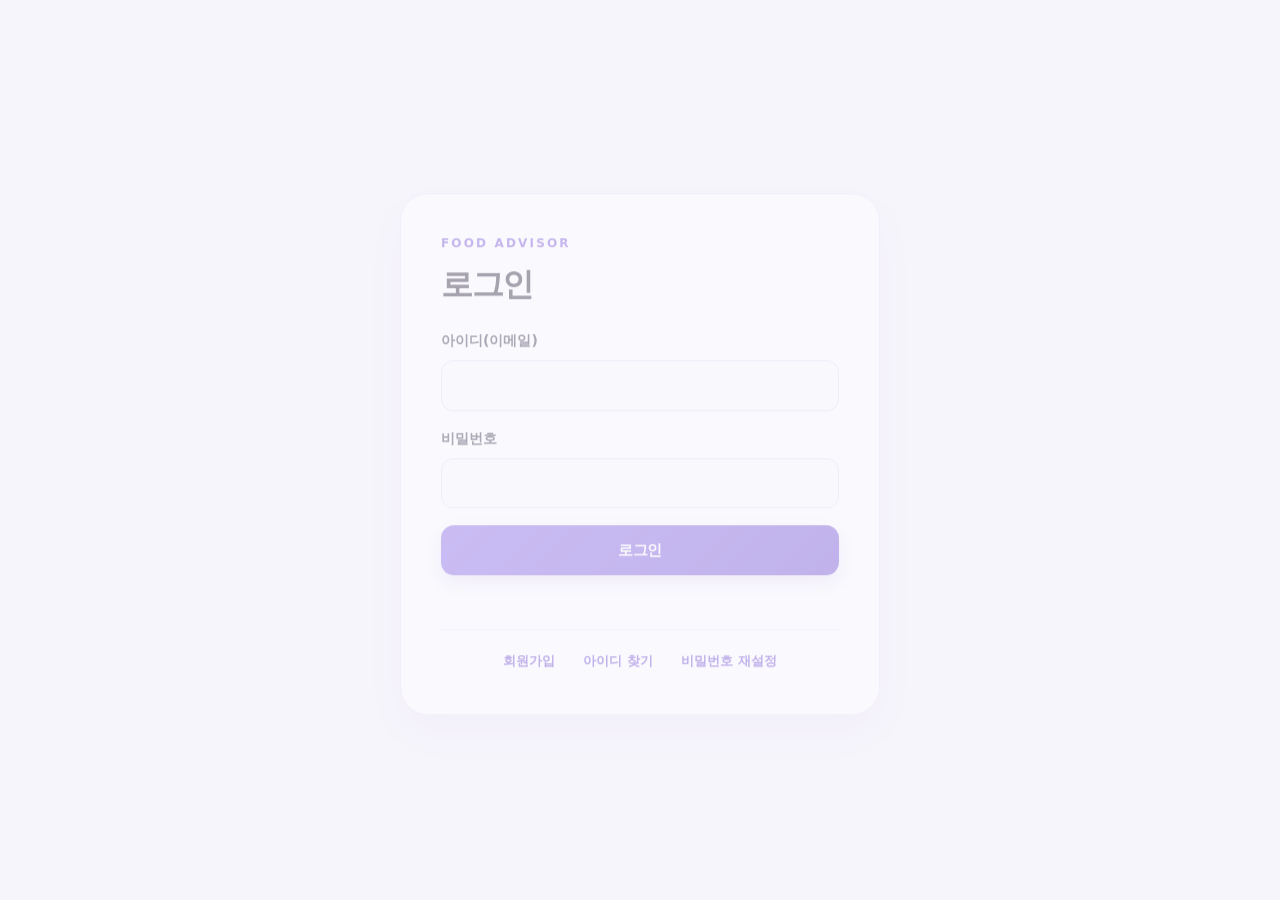
==== commit 192f9d66: "UI Upgdate" ====
--- a/src/main/webapp/dashboard.html
+++ b/src/main/webapp/dashboard.html
@@ -636,6 +636,67 @@
         .nutrient-total { padding:8px 2px; }
         .nutrient-total strong { font-size:15px; }
       }
+
+        /* 대시보드 영양정보 요약 카드 */
+        .nutrition-summary-card {
+            display: block;
+            margin-top: 20px;
+            padding: 24px;
+            border: 1px solid #eee8f7;
+            border-radius: 18px;
+            background: #fff;
+            color: inherit;
+            text-decoration: none;
+            box-shadow: 0 3px 12px rgba(30, 50, 70, 0.05);
+            transition: transform .18s ease, box-shadow .18s ease, border-color .18s ease;
+        }
+        .nutrition-summary-card:hover,
+        .nutrition-summary-card:focus-visible {
+            transform: translateY(-2px);
+            border-color: #d9c9f2;
+            box-shadow: 0 8px 22px rgba(90, 55, 140, .10);
+            outline: none;
+        }
+        .nutrition-summary-head { display:flex; justify-content:space-between; align-items:center; gap:12px; margin-bottom:20px; }
+        .nutrition-summary-head h2 { margin:0; font-size:22px; color:#17151b; }
+        .nutrition-summary-arrow { font-size:34px; line-height:1; color:#4b2a75; }
+        .nutrition-macro-grid { display:grid; grid-template-columns:repeat(3,minmax(0,1fr)); gap:12px; }
+        .nutrition-macro { min-width:0; padding:20px 12px; text-align:center; border:1px solid #e9e5ee; border-radius:24px; }
+        .nutrition-macro-name { display:block; margin-bottom:16px; font-size:19px; font-weight:700; }
+        .nutrition-macro-name.carbs { color:#8650b5; }
+        .nutrition-macro-name.fat { color:#d87570; }
+        .nutrition-macro-name.protein { color:#c6a43d; }
+        .nutrition-macro-value { display:block; font-size:32px; line-height:1.2; font-weight:700; color:#242126; }
+        .nutrition-macro-value small { font-size:16px; font-weight:600; }
+        .nutrition-macro-target { display:block; margin-top:14px; padding-top:12px; border-top:1px solid #e8e5ea; color:#89858d; font-size:15px; }
+        .nutrition-intake-label { margin:20px 0 8px; color:#77717f; font-size:14px; font-weight:700; }
+        .nutrition-percent-row { display:flex; justify-content:space-between; gap:8px; margin-bottom:8px; font-size:16px; font-weight:700; }
+        .nutrition-percent-row .carbs { color:#8650b5; }
+        .nutrition-percent-row .fat { color:#d87570; }
+        .nutrition-percent-row .protein { color:#c6a43d; }
+        .nutrition-ratio-track { display:flex; gap:5px; height:12px; overflow:hidden; border-radius:999px; background:#f0eef2; }
+        .nutrition-ratio-track span { flex:1; border-radius:999px; background:#e7e3eb; }
+        .nutrition-target-row { display:flex; justify-content:space-between; gap:8px; margin-top:8px; font-size:15px; font-weight:700; }
+        .nutrition-target-row .carbs { color:#8650b5; }
+        .nutrition-target-row .fat { color:#d87570; }
+        .nutrition-target-row .protein { color:#c6a43d; }
+        .nutrition-ratio-track span.carbs { background:#8650b5; }
+        .nutrition-ratio-track span.fat { background:#d87570; }
+        .nutrition-ratio-track span.protein { background:#c6a43d; }
+        .nutrition-macro-target.is-low { color:#6f6a76; }
+        .nutrition-macro-target.is-ok { color:#20b978; }
+        .nutrition-macro-target.is-high { color:#ef8952; }
+        .nutrition-card-note { margin:16px 0 0; color:#817b87; font-size:13px; }
+        @media (max-width: 640px) {
+            .nutrition-summary-card { padding:18px 14px; }
+            .nutrition-summary-head h2 { font-size:20px; }
+            .nutrition-macro-grid { gap:7px; }
+            .nutrition-macro { padding:16px 6px; border-radius:18px; }
+            .nutrition-macro-name { font-size:15px; margin-bottom:12px; }
+            .nutrition-macro-value { font-size:25px; }
+            .nutrition-macro-value small, .nutrition-macro-target { font-size:13px; }
+            .nutrition-percent-row, .nutrition-target-row { font-size:13px; }
+        }
     </style>
 
 </head>
@@ -685,6 +746,40 @@
             <span id="dailyCalories">0 kcal</span>
         </div>
     </section>
+
+    <a class="nutrition-summary-card" id="nutritionCard" href="nutrition-detail.html" aria-label="상세 영양정보 보기">
+        <div class="nutrition-summary-head">
+            <h2>영양정보</h2>
+            <span class="nutrition-summary-arrow" aria-hidden="true">›</span>
+        </div>
+        <div class="nutrition-macro-grid">
+            <div class="nutrition-macro">
+                <span class="nutrition-macro-name carbs">탄수화물</span>
+                <span class="nutrition-macro-value"><span id="nutriCarbs">--</span> <small>g</small></span>
+                <span class="nutrition-macro-target" id="nutriCarbsTarget">목표 -- g</span>
+            </div>
+            <div class="nutrition-macro">
+                <span class="nutrition-macro-name fat">지방</span>
+                <span class="nutrition-macro-value"><span id="nutriFat">--</span> <small>g</small></span>
+                <span class="nutrition-macro-target" id="nutriFatTarget">목표 -- g</span>
+            </div>
+            <div class="nutrition-macro">
+                <span class="nutrition-macro-name protein">단백질</span>
+                <span class="nutrition-macro-value"><span id="nutriProtein">--</span> <small>g</small></span>
+                <span class="nutrition-macro-target" id="nutriProteinTarget">목표 -- g</span>
+            </div>
+        </div>
+        <p class="nutrition-intake-label">현재 섭취 비율</p>
+        <div class="nutrition-percent-row" id="nutriShareRow">
+            <span class="carbs">--%</span><span class="fat">--%</span><span class="protein">--%</span>
+        </div>
+        <div class="nutrition-ratio-track" id="nutriShareTrack" aria-hidden="true"><span></span><span></span><span></span></div>
+        <p class="nutrition-intake-label">권장 비율</p>
+        <div class="nutrition-target-row">
+            <span class="carbs">50~65%</span><span class="fat">15~30%</span><span class="protein">10~20%</span>
+        </div>
+        <p class="nutrition-card-note" id="nutriNote">목표량은 하루 목표 칼로리에 2025 한국인 영양소 섭취기준의 에너지적정비율을 적용한 범위입니다.</p>
+    </a>
 
     <section class="charts">
         <article class="chart-card">
@@ -823,6 +918,7 @@
 <script src="js/api.js"></script>
 <script src="js/data-adapter.js"></script>
 <script src="js/food-service.js"></script>
+<script src="js/nutrition.js"></script>
 <script>
     const api = window.FoodAdvisorApi;
     const appData = window.FoodAdvisorData;
@@ -830,11 +926,14 @@
     // 서버(DB)에서 불러온 데이터 캐시입니다. 화면 그리기(render)는 이 캐시만 사용합니다.
     let dayRecords = [];    // 선택한 날짜의 식단 기록
     let weekCalories = {};  // 이번 주 날짜별 총 섭취 열량 { "YYYY-MM-DD": kcal }
+    let dayNutrition = null; // 선택한 날짜의 영양 합계 { targetCalories, carbs, protein, fat, sugar }
     let bodyRecords = [];   // 신체 기록 (체중 그래프용)
     let loadSeq = 0;        // 오래된 응답이 최신 화면을 덮어쓰지 않도록 구분하는 번호
 
     const mealNames = ["아침", "점심", "저녁"];
-    let selectedDate = localDateString(new Date());
+    // 영양정보 상세 화면 등에서 ?date=YYYY-MM-DD 로 돌아오면 그 날짜를 선택합니다.
+    const dateParam = new URLSearchParams(location.search).get("date");
+    let selectedDate = /^\d{4}-\d{2}-\d{2}$/.test(dateParam || "") ? dateParam : localDateString(new Date());
     let weekOffset = 0;
     let dialogMealMode = "all";
 
@@ -1712,10 +1811,45 @@
     // 서버 세션을 종료하고 로그인 화면으로 이동합니다.
     document.getElementById("logoutButton").addEventListener("click", () => api.logout());
 
+    // 영양정보 카드: 선택한 날짜의 탄·단·지 섭취량과 목표 범위(2025 한국인 영양소 섭취기준)
+    function renderNutrition() {
+        const nutri = window.FoodAdvisorNutrition;
+        const summary = dayNutrition;
+        document.getElementById("nutritionCard").href = `nutrition-detail.html?date=${encodeURIComponent(selectedDate)}`;
+
+        ["carbs", "fat", "protein"].forEach(key => {
+            const name = key[0].toUpperCase() + key.slice(1);
+            const target = document.getElementById(`nutri${name}Target`);
+            document.getElementById(`nutri${name}`).textContent = summary ? round1(summary[key]) : "--";
+            target.classList.remove("is-low", "is-ok", "is-high");
+            if (!summary || !summary.targetCalories) {
+                target.textContent = "목표 -- g";
+                return;
+            }
+            const range = nutri.rangeGrams(key, summary.targetCalories);
+            target.textContent = `목표 ${Math.round(range.min)}~${Math.round(range.max)}g`;
+            const state = nutri.status(key, summary[key], summary.targetCalories);
+            if (state) target.classList.add(`is-${state}`);
+        });
+
+        const shares = summary ? nutri.macroShares(summary) : null;
+        const row = document.getElementById("nutriShareRow").children;
+        const track = document.getElementById("nutriShareTrack").children;
+        ["carbs", "fat", "protein"].forEach((key, index) => {
+            row[index].textContent = shares ? `${Math.round(shares[key])}%` : "--%";
+            track[index].className = shares ? key : "";
+            track[index].style.flex = shares ? `${Math.max(shares[key], 0.5)} 1 0` : "";
+        });
+        document.getElementById("nutriNote").textContent = shares
+            ? "목표량은 하루 목표 칼로리에 2025 한국인 영양소 섭취기준의 에너지적정비율을 적용한 범위입니다. 눌러서 자세히 보기"
+            : "이 날짜에 기록한 식단이 없습니다. 식단을 기록하면 영양소 섭취량이 표시됩니다.";
+    }
+
     // 캐시된 데이터로 화면만 다시 그립니다. (서버 호출 없음)
     function render() {
         renderWeek();
         renderMeals();
+        renderNutrition();
         renderWeightChart();
     }
 
@@ -1724,13 +1858,15 @@
         const seq = ++loadSeq;
         const dates = getWeekDates();
         try {
-            const [records, calories] = await Promise.all([
+            const [records, calories, nutrition] = await Promise.all([
                 appData.getMeals(selectedDate),
-                appData.getDailyCalories(localDateString(dates[0]), localDateString(dates[6]))
+                appData.getDailyCalories(localDateString(dates[0]), localDateString(dates[6])),
+                appData.getDailyNutrition(selectedDate)
             ]);
             if (seq !== loadSeq) return;  // 그 사이 더 최신 요청이 있었다면 이 응답은 버립니다.
             dayRecords = records;
             weekCalories = calories;
+            dayNutrition = nutrition;
         } catch (error) {
             if (seq === loadSeq) api.handleError(error, "식단 기록을 불러오지 못했습니다.");
             return;
@@ -1753,4 +1889,4 @@
 </script>
     <script src="js/ui-effects.js" defer></script>
 </body>
-</html>+</html>
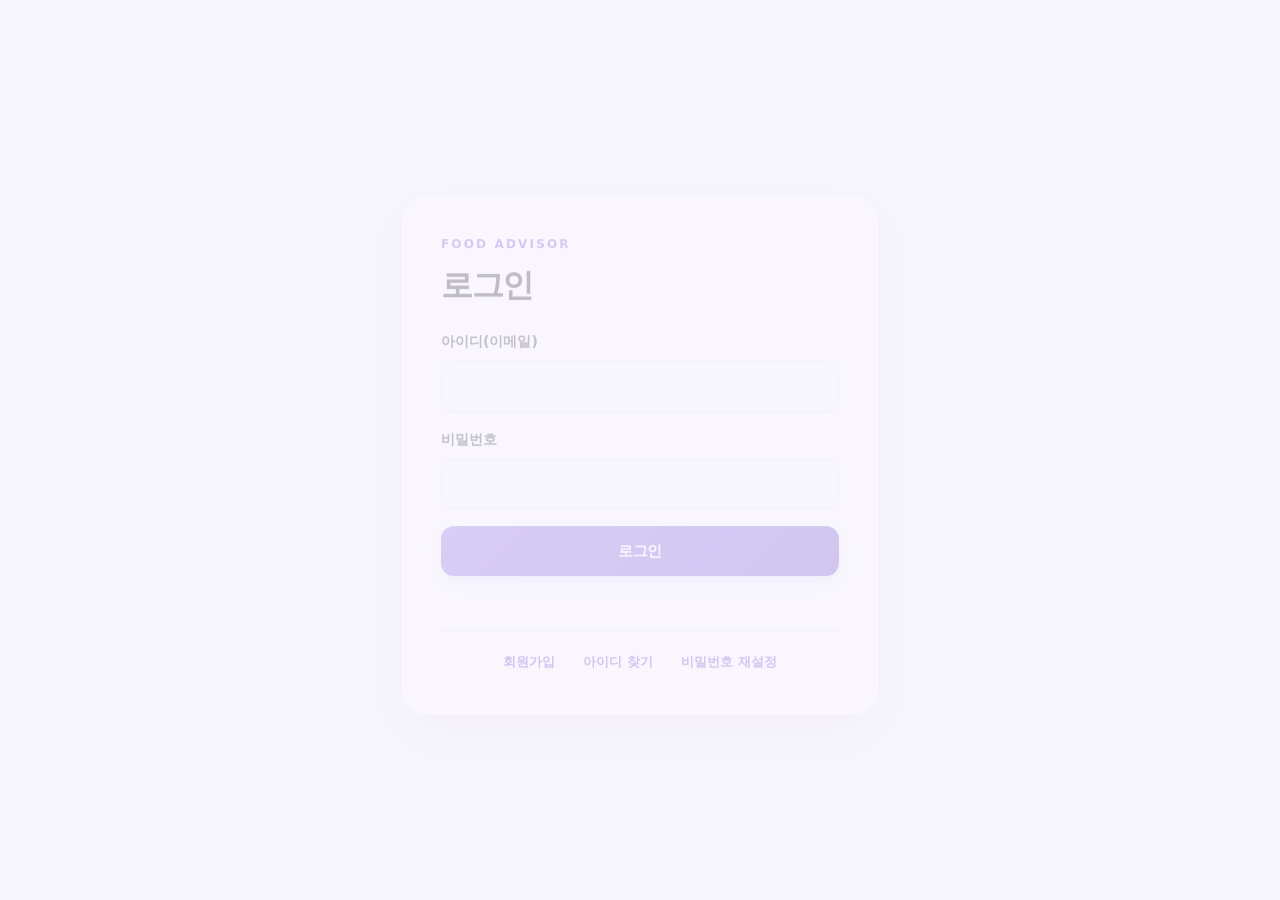
==== commit dce3ae46: "Nutrition Tab & Health Tab Improved" ====
--- a/src/main/webapp/dashboard.html
+++ b/src/main/webapp/dashboard.html
@@ -636,6 +636,11 @@
         .nutrient-total { padding:8px 2px; }
         .nutrient-total strong { font-size:15px; }
       }
+
+        /* 누르면 다른 화면으로 이동하는 그래프 카드 */
+        .chart-link { cursor:pointer; transition:transform .18s ease, box-shadow .18s ease, border-color .18s ease; }
+        .chart-link:hover, .chart-link:focus-visible { transform:translateY(-2px); border-color:#d9c9f2!important; box-shadow:0 8px 22px rgba(90,55,140,.10)!important; outline:none; }
+        .chart-link-arrow { margin-left:4px; color:#4b2a75; font-size:22px; line-height:1; vertical-align:-1px; }
 
         /* 대시보드 영양정보 요약 카드 */
         .nutrition-summary-card {
@@ -788,9 +793,9 @@
             <canvas id="calorieChart"></canvas>
         </article>
 
-        <article class="chart-card">
-            <h2>체중 변화 그래프</h2>
-            <p class="chart-description">저장한 측정 기록 (kg)</p>
+        <article class="chart-card chart-link" id="weightChartCard" role="link" tabindex="0" aria-label="신체 변화 기록으로 이동">
+            <h2>체중 변화 그래프 <span class="chart-link-arrow" aria-hidden="true">›</span></h2>
+            <p class="chart-description">최근 1주</p>
             <canvas id="weightChart"></canvas>
             <p class="note">
                 체중 기록은 서버에 저장된 신체 기록을 불러옵니다.
@@ -919,6 +924,7 @@
 <script src="js/data-adapter.js"></script>
 <script src="js/food-service.js"></script>
 <script src="js/nutrition.js"></script>
+<script src="js/chart-tooltip.js"></script>
 <script>
     const api = window.FoodAdvisorApi;
     const appData = window.FoodAdvisorData;
@@ -1673,7 +1679,10 @@
     document.getElementById("historyNext").addEventListener("click", () => moveHistory(1));
     document.getElementById("closeHistory").addEventListener("click", () => historyDialog.close());
 
-    function drawLineChart(canvasId, points, color, unit, emptyText) {
+    // options.tooltip(point): 점에 마우스를 올렸을 때 보여줄 { title, lines } (없으면 툴팁 없음)
+    // options.dateAxis: point.date 가 있는 날짜 그래프 - 기록이 있는 날만 날짜를 적고,
+    //   연도는 왼쪽 끝에 한 번만, 연도가 바뀌면 그 자리를 점선으로 나누고 오른쪽에 새 연도를 한 번 적습니다.
+    function drawLineChart(canvasId, points, color, unit, emptyText, options = {}) {
         const canvas = document.getElementById(canvasId);
         const ctx = canvas.getContext("2d");
         const rect = canvas.getBoundingClientRect();
@@ -1687,7 +1696,9 @@
         const height = rect.height;
         ctx.clearRect(0, 0, width, height);
 
-        if (points.length === 0) {
+        // value 가 null 인 칸은 날짜 칸만 두고 점을 찍지 않습니다. (선은 앞뒤 기록을 이어서 그림)
+        const filled = points.filter(point => point.value !== null && point.value !== undefined);
+        if (filled.length === 0) {
             ctx.fillStyle = "#71808a";
             ctx.font = "14px Malgun Gothic, sans-serif";
             ctx.textAlign = "center";
@@ -1698,7 +1709,7 @@
         const padding = { top: 20, right: 18, bottom: 42, left: 55 };
         const plotWidth = width - padding.left - padding.right;
         const plotHeight = height - padding.top - padding.bottom;
-        const values = points.map(point => point.value);
+        const values = filled.map(point => point.value);
 
         let minValue = Math.min(...values);
         let maxValue = Math.max(...values);
@@ -1734,16 +1745,19 @@
             ctx.stroke();
 
             ctx.fillStyle = "#71808a";
-            ctx.fillText(`${value.toFixed(0)}${unit}`, padding.left - 7, lineY);
+            ctx.fillText(`${value.toFixed(maxValue - minValue < 5 ? 1 : 0)}${unit}`, padding.left - 7, lineY);
         }
 
         ctx.beginPath();
         ctx.strokeStyle = color;
         ctx.lineWidth = 3;
 
+        let started = false;
         points.forEach((point, index) => {
-            if (index === 0) {
+            if (point.value === null || point.value === undefined) return;
+            if (!started) {
                 ctx.moveTo(x(index), y(point.value));
+                started = true;
             } else {
                 ctx.lineTo(x(index), y(point.value));
             }
@@ -1751,21 +1765,56 @@
 
         ctx.stroke();
 
+        // 칸이 많으면 날짜 라벨을 하나 걸러 표시
+        const labelEvery = points.length > 7 && plotWidth / points.length < 44 ? 2 : 1;
+        const hits = [];
         points.forEach((point, index) => {
-            ctx.beginPath();
-            ctx.fillStyle = "#fff";
-            ctx.arc(x(index), y(point.value), 5, 0, Math.PI * 2);
-            ctx.fill();
-            ctx.lineWidth = 3;
-            ctx.strokeStyle = color;
-            ctx.stroke();
-
+            if (point.value !== null && point.value !== undefined) {
+                ctx.beginPath();
+                ctx.fillStyle = "#fff";
+                ctx.arc(x(index), y(point.value), 5, 0, Math.PI * 2);
+                ctx.fill();
+                ctx.lineWidth = 3;
+                ctx.strokeStyle = color;
+                ctx.stroke();
+                if (options.tooltip) hits.push({ x: x(index), y: y(point.value), ...options.tooltip(point) });
+            }
+
+            if (options.dateAxis && (point.value === null || point.value === undefined)) return;
+            if (!options.dateAxis && (points.length - 1 - index) % labelEvery !== 0) return;
             ctx.fillStyle = "#71808a";
             ctx.font = "11px Malgun Gothic, sans-serif";
             ctx.textAlign = "center";
             ctx.textBaseline = "top";
-            ctx.fillText(point.label, x(index), height - padding.bottom + 12);
-        });
+            ctx.fillText(point.label, x(index), height - padding.bottom + 10);
+        });
+
+        if (options.dateAxis) {
+            const yearY = height - padding.bottom + 25;
+            const drawYear = (text, left) => {
+                ctx.fillStyle = "#a39eaa";
+                ctx.font = "10px Malgun Gothic, sans-serif";
+                ctx.textAlign = "left";
+                ctx.textBaseline = "top";
+                ctx.fillText(text, Math.min(left, width - ctx.measureText(text).width - 2), yearY);
+            };
+            drawYear(`${points[0].date.slice(0, 4)}년`, Math.max(2, x(0) - 14));
+            points.forEach((point, index) => {
+                if (index === 0 || point.date.slice(0, 4) === points[index - 1].date.slice(0, 4)) return;
+                // 연도가 바뀌는 자리: 두 칸 사이에 세로 점선, 오른쪽에 새 연도
+                const lineX = (x(index - 1) + x(index)) / 2;
+                ctx.beginPath();
+                ctx.setLineDash([4, 4]);
+                ctx.strokeStyle = "#c9bfe0";
+                ctx.lineWidth = 1;
+                ctx.moveTo(lineX, padding.top - 6);
+                ctx.lineTo(lineX, height - padding.bottom + 36);
+                ctx.stroke();
+                ctx.setLineDash([]);
+                drawYear(`${point.date.slice(0, 4)}년`, lineX + 4);
+            });
+        }
+        if (options.tooltip) window.FoodAdvisorTooltip.set(canvas, hits);
     }
 
     function renderCalorieChart() {
@@ -1790,23 +1839,40 @@
         );
     }
 
+    // 체중 그래프: 오늘까지 최근 1주, 하루 1칸씩 7칸 (기록이 없는 날은 점 없이 비워 둠, 점은 그 날짜 글자 바로 위)
     function renderWeightChart() {
-        const records = bodyRecords
+        const byDate = {};
+        bodyRecords
             .filter(record => record.weight !== null && Number.isFinite(record.weight))
-            .sort((a, b) => a.date.localeCompare(b.date))
-            .map(record => ({
-                label: record.date.slice(5),
-                value: record.weight
-            }));
-
+            .forEach(record => { byDate[record.date] = record.weight; });
+        const days = Array.from({ length: 7 }, (_, index) => {
+            const day = new Date();
+            day.setDate(day.getDate() - 6 + index);
+            return day;
+        });
+        const records = days.map(day => {
+            const date = localDateString(day);
+            return { date, label: `${day.getMonth() + 1}/${day.getDate()}`, value: byDate[date] ?? null };
+        });
         drawLineChart(
             "weightChart",
             records,
             "#9a82e8",
             " kg",
-            "체중 기록이 없습니다."
+            "체중 기록이 없습니다.",
+            { dateAxis: true, tooltip: point => ({ title: window.FoodAdvisorTooltip.longDate(point.date), lines: [`체중 ${point.value.toFixed(1)} kg`] }) }
         );
     }
+
+    // 체중 그래프를 누르면 신체 변화 기록 화면으로 이동
+    const weightChartCard = document.getElementById("weightChartCard");
+    weightChartCard.addEventListener("click", () => { location.href = "weight-tracker.html"; });
+    weightChartCard.addEventListener("keydown", event => {
+        if (event.key === "Enter" || event.key === " ") {
+            event.preventDefault();
+            location.href = "weight-tracker.html";
+        }
+    });
 
     // 서버 세션을 종료하고 로그인 화면으로 이동합니다.
     document.getElementById("logoutButton").addEventListener("click", () => api.logout());
